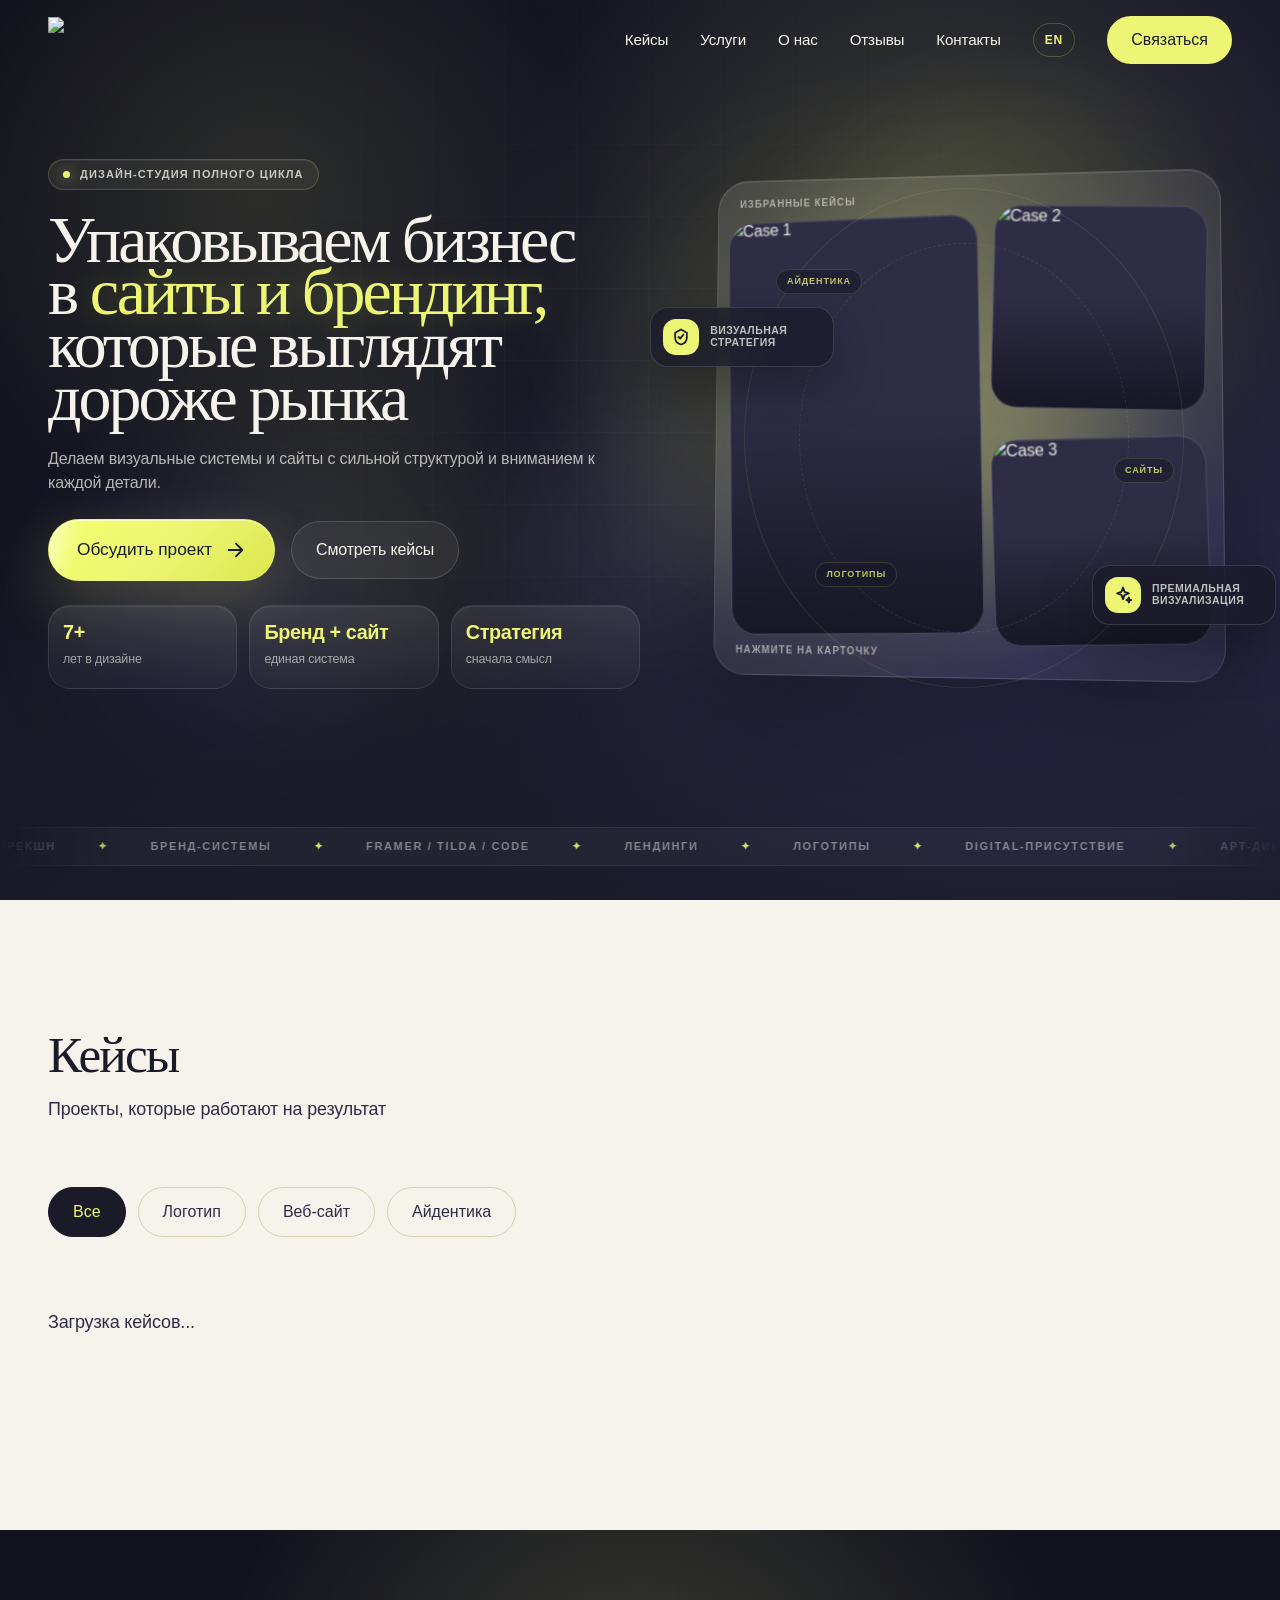
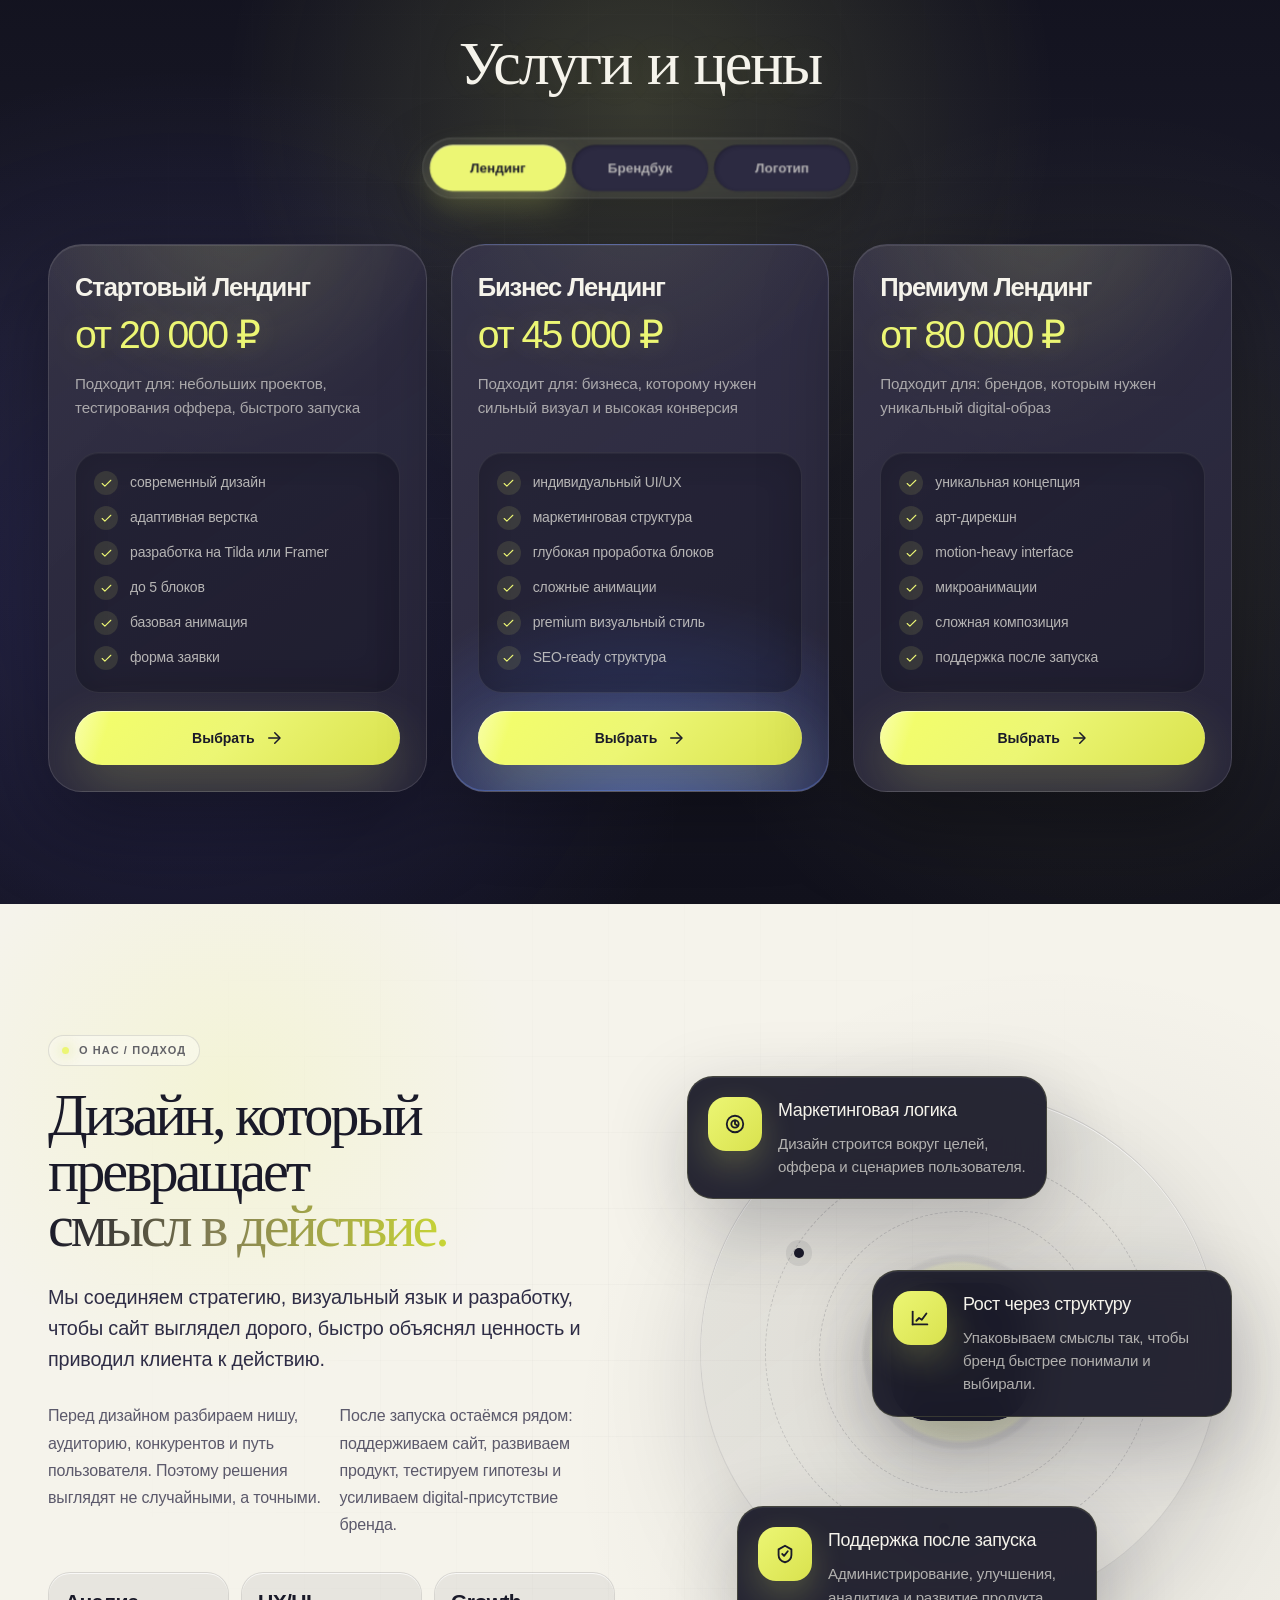
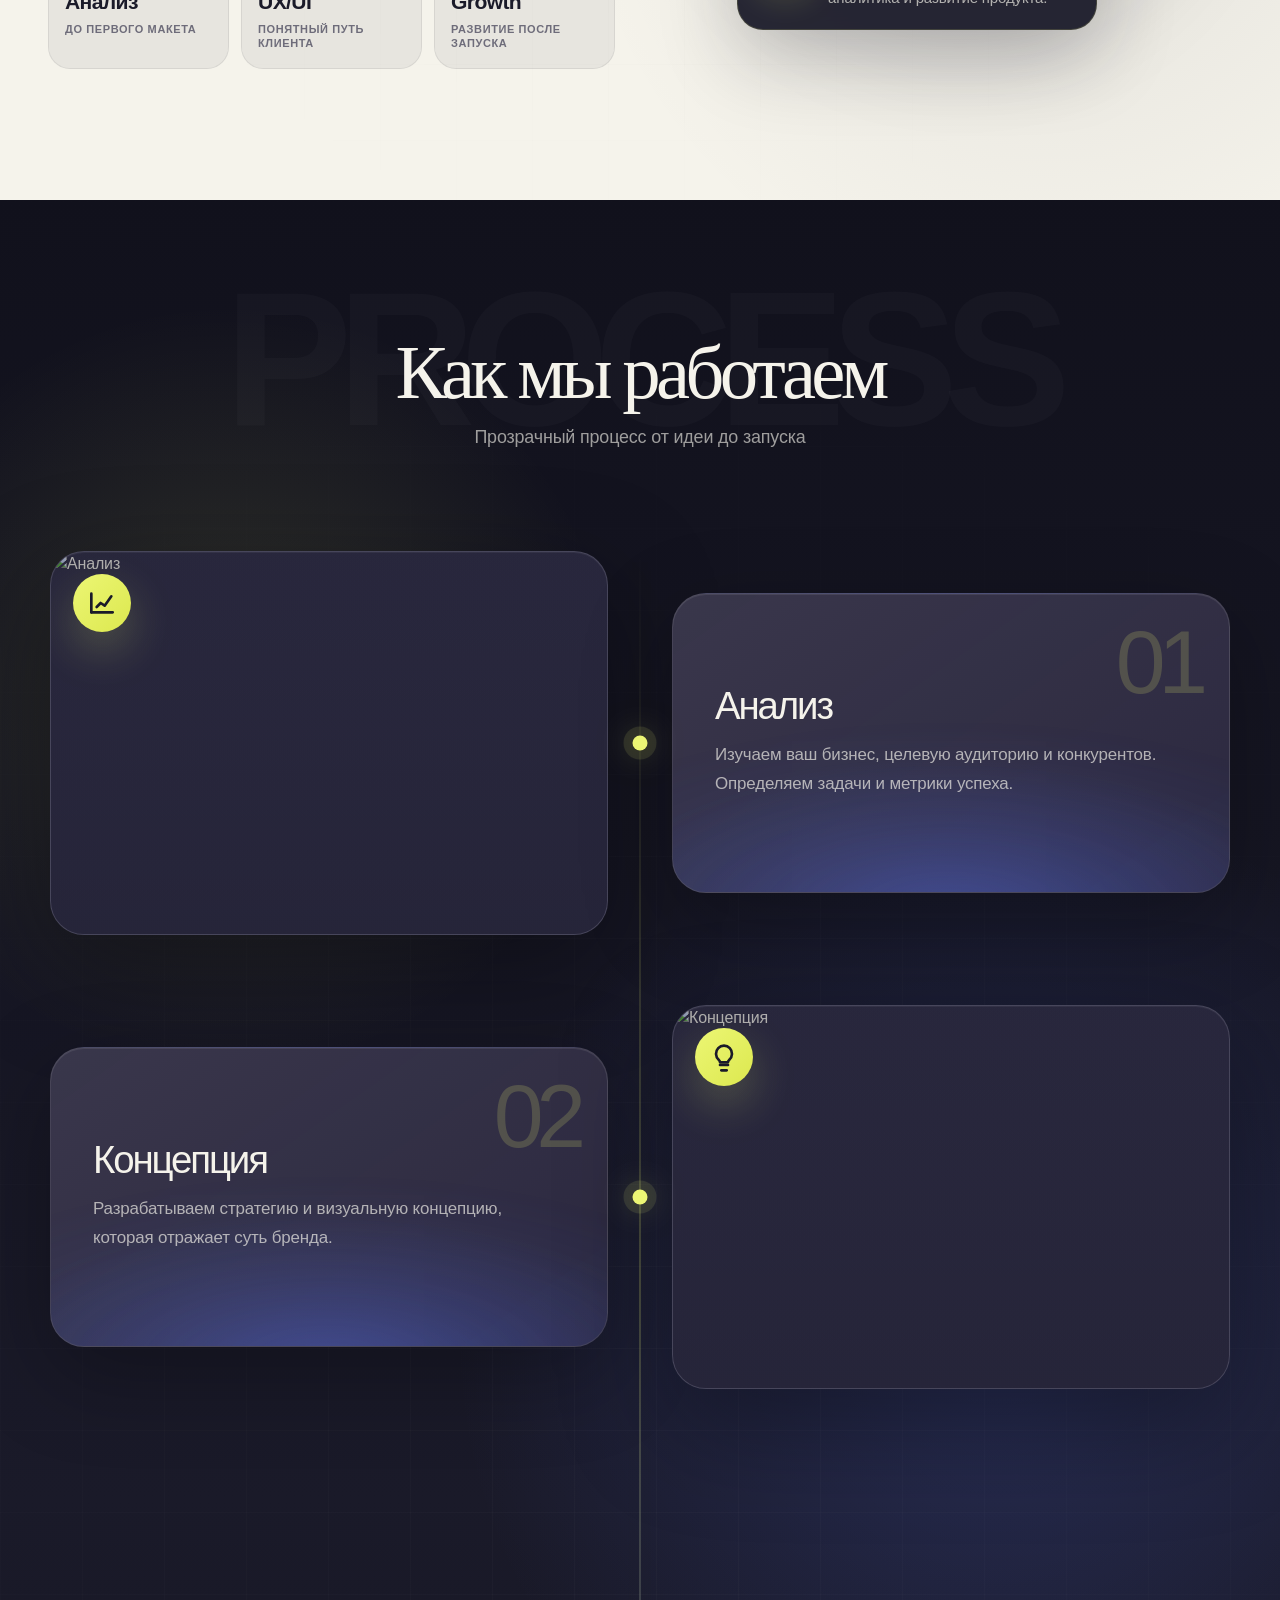
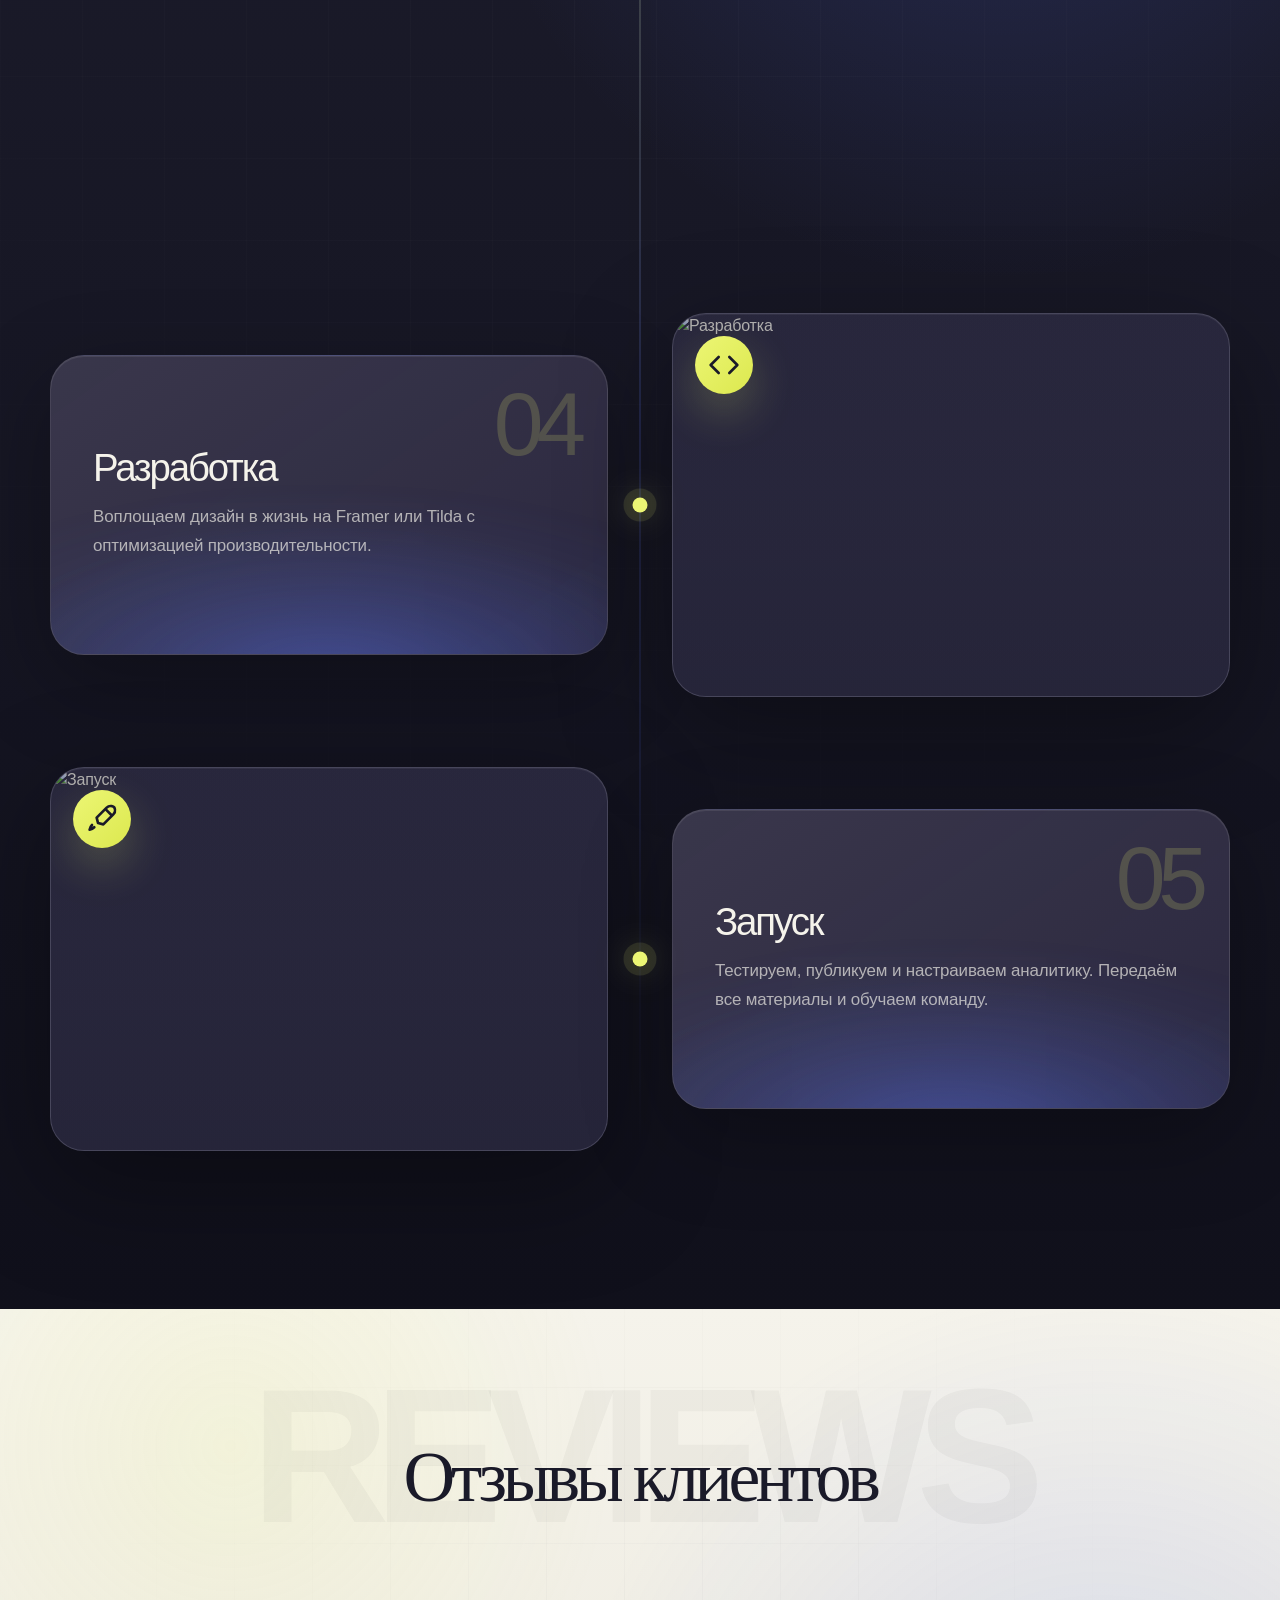
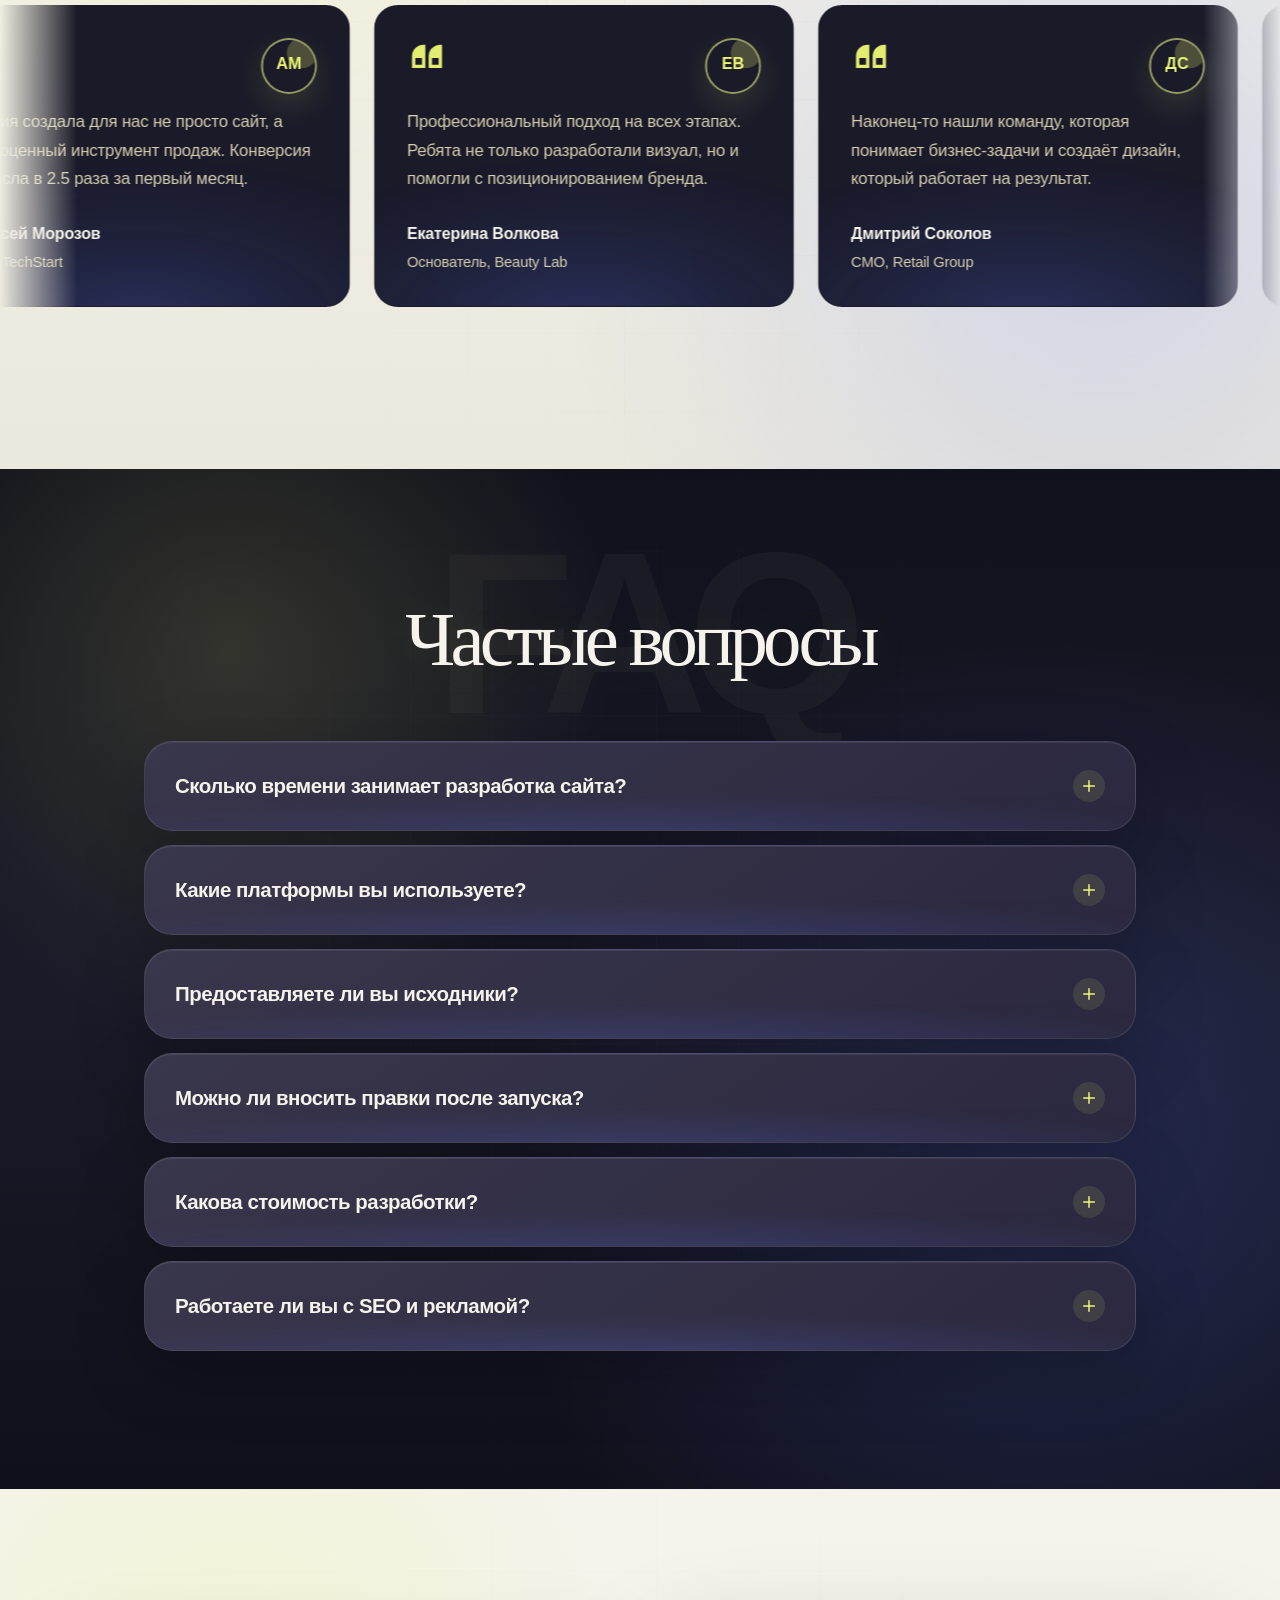
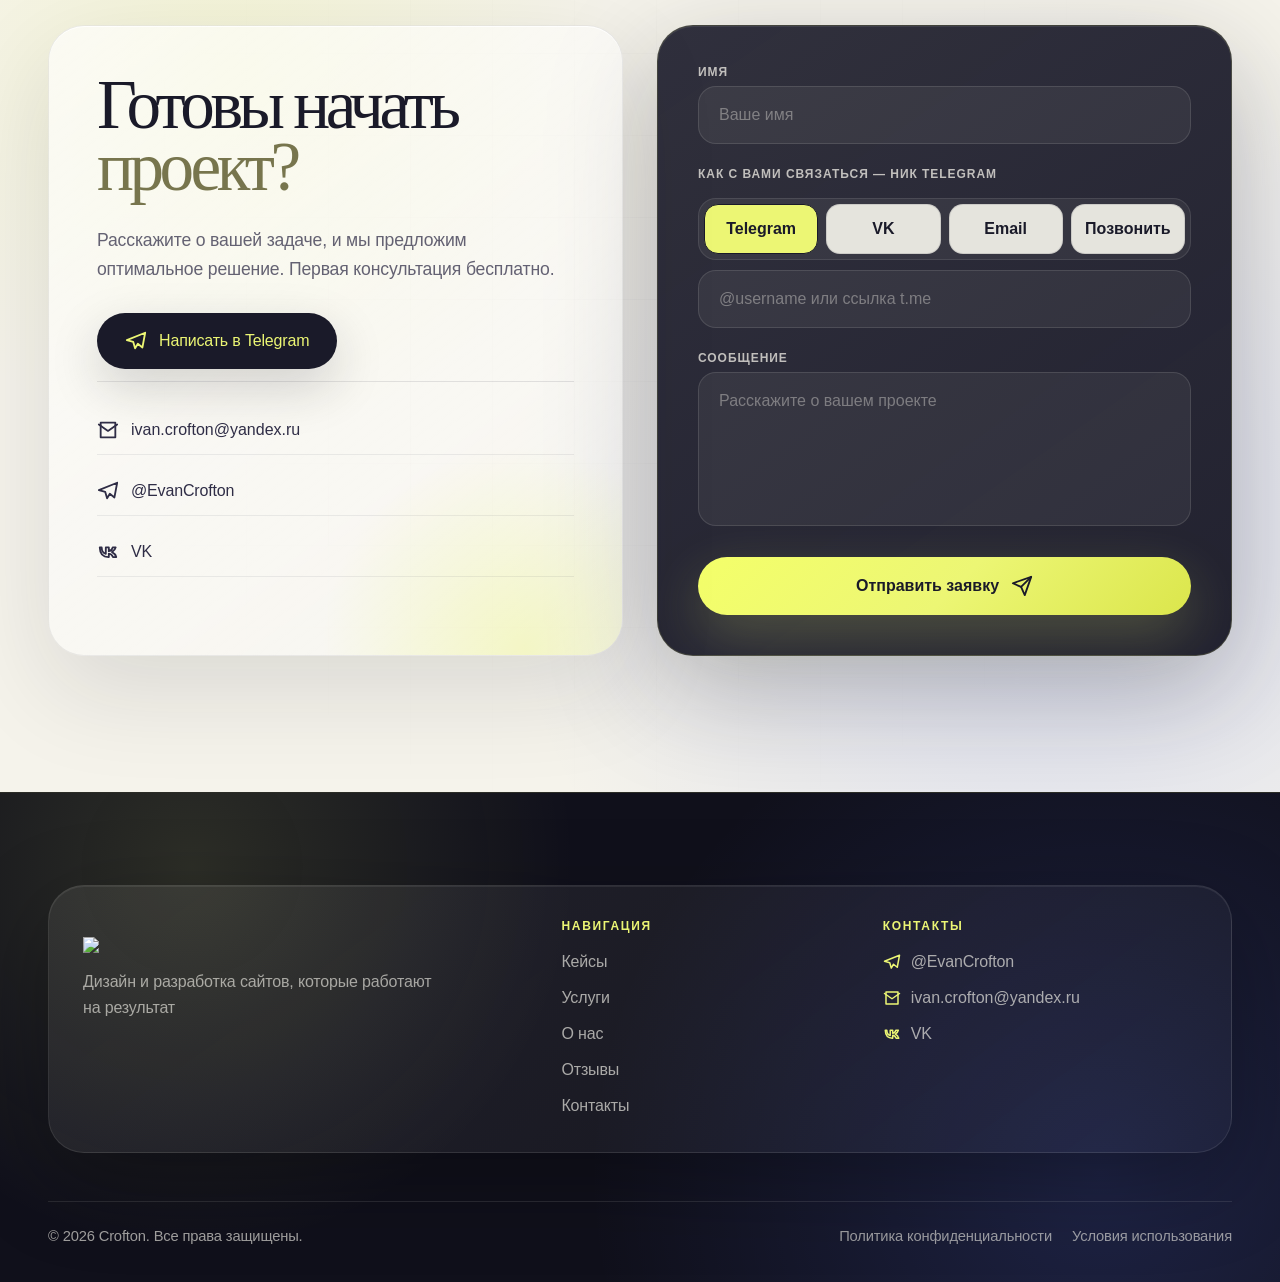
==== index.html @ bb868eb2 "Add files via upload" ====
<!doctype html>
<html lang="ru">
<head>
  <meta charset="utf-8">
  <meta http-equiv="Content-Security-Policy" content="upgrade-insecure-requests; block-all-mixed-content">
<meta name="viewport" content="width=device-width, initial-scale=1">
  <title>Crofton | сайты и брендинг</title>
  <link rel="icon" href="favicon.svg" type="image/svg+xml">
  <meta name="description" content="Crofton: сайты, брендинг, логотипы, брендбуки и digital-презентации для бизнеса.">
  <link rel="stylesheet" href="css/styles.css?v=dashboard-fixes-20260703-23">
</head>
<body>
    <!-- Yandex.Metrika counter -->
<script type="text/javascript">
    (function(m,e,t,r,i,k,a){
        m[i]=m[i]||function(){(m[i].a=m[i].a||[]).push(arguments)};
        m[i].l=1*new Date();
        for (var j = 0; j < document.scripts.length; j++) {if (document.scripts[j].src === r) { return; }}
        k=e.createElement(t),a=e.getElementsByTagName(t)[0],k.async=1,k.src=r,a.parentNode.insertBefore(k,a)
    })(window, document,'script','https://mc.yandex.ru/metrika/tag.js?id=109472535', 'ym');

    ym(109472535, 'init', {ssr:true, webvisor:true, clickmap:true, ecommerce:"dataLayer", referrer: document.referrer, url: location.href, accurateTrackBounce:true, trackLinks:true});
</script>
<noscript><div><img src="https://mc.yandex.ru/watch/109472535" style="position:absolute; left:-9999px;" alt="" /></div></noscript>
<!-- /Yandex.Metrika counter -->
  <nav class="nav" id="nav">
    <div class="container nav-inner">
      <a href="#" class="logo" aria-label="Crofton"><img class="logo-img" src="uploads/assets/images/image-eeebce6db441.png" alt="Crofton"></a>
      <div class="nav-links">
        <a href="#portfolio">Кейсы</a><a href="#services">Услуги</a><a href="#about">О нас</a><a href="#reviews">Отзывы</a><a href="#contact">Контакты</a><a class="lang-link" href="en.html">EN</a>
        <button class="nav-cta" data-scroll-contact>Связаться</button>
      </div>
      <button class="menu-btn" id="menuBtn" aria-label="Открыть меню"><svg class="icon" viewBox="0 0 24 24" fill="none" stroke="currentColor" stroke-width="2" stroke-linecap="round" stroke-linejoin="round" aria-hidden="true"><path d="M4 6h16M4 12h16M4 18h16"/></svg></button>
    </div>
    <div class="mobile-menu" id="mobileMenu">
      <a href="#portfolio">Кейсы</a><a href="#services">Услуги</a><a href="#about">О нас</a><a href="#reviews">Отзывы</a><a href="#contact">Контакты</a><a class="lang-link" href="en.html">EN</a>
      <button class="nav-cta" data-scroll-contact>Связаться</button>
    </div>
  </nav>

  <main>
    <section class="hero" id="top">
      <div class="hero-bg" aria-hidden="true"><span></span><span></span><span></span></div>
      <div class="container hero-grid">
        <div class="hero-copy reveal visible">
          <div class="hero-kicker"><span class="hero-kicker-dot"></span>Дизайн-студия полного цикла</div>
          <div>
            <h1>Упаковываем бизнес в <span class="accent">сайты и брендинг,</span> которые выглядят дороже рынка</h1>
            <p>Делаем визуальные системы и сайты с сильной структурой и вниманием к каждой детали.</p>
          </div>
          <div class="cta-row hero-actions">
            <button class="main-cta" data-scroll-contact><span>Обсудить проект</span><svg class="icon" viewBox="0 0 24 24" fill="none" stroke="currentColor" stroke-width="2" stroke-linecap="round" stroke-linejoin="round" aria-hidden="true"><path d="M5 12h14"/><path d="M13 5l7 7-7 7"/></svg></button>
            <a class="hero-secondary" href="#portfolio">Смотреть кейсы</a>
          </div>
          <div class="hero-stats" aria-label="Преимущества Crofton">
            <span><strong>7+</strong><small>лет в дизайне</small></span>
            <span><strong>Бренд + сайт</strong><small>единая система</small></span>
            <span><strong>Стратегия</strong><small>сначала смысл</small></span>
          </div>
        </div>
        <div class="hero-showcase reveal visible" aria-label="Избранные проекты">
          <div class="showcase-frame">
            <div class="showcase-topline"><span>Избранные кейсы</span></div>
            <div class="hero-collage">
              <figure class="project-trigger" data-project="0" tabindex="0" role="button" aria-label="Открыть проект 1"><img src="uploads/projects/img1.jpg" alt="Case 1"></figure><figure class="project-trigger" data-project="1" tabindex="0" role="button" aria-label="Открыть проект 2"><img src="uploads/projects/img2.jpg" alt="Case 2"></figure><figure class="project-trigger" data-project="2" tabindex="0" role="button" aria-label="Открыть проект 3"><img src="uploads/projects/img3.jpg" alt="Case 3"></figure>
            </div>
            <div class="showcase-note"><span>Нажмите на карточку</span></div>
          </div>
          <div class="hero-orbit" aria-hidden="true"><span>айдентика</span><span>сайты</span><span>логотипы</span></div>
          <div class="hero-float-card hero-float-card--one"><b><svg viewBox="0 0 24 24" fill="none" stroke="currentColor" stroke-width="2" stroke-linecap="round" stroke-linejoin="round" aria-hidden="true"><path d="M12 3l7 4v6c0 4-3 7-7 8-4-1-7-4-7-8V7l7-4z"/><path d="M9 12l2 2 4-5"/></svg></b><span>визуальная стратегия</span></div>
          <div class="hero-float-card hero-float-card--two"><b><svg viewBox="0 0 24 24" fill="none" stroke="currentColor" stroke-width="2" stroke-linecap="round" stroke-linejoin="round" aria-hidden="true"><path d="M12 3l1.9 5.2L19 10l-5.1 1.8L12 17l-1.9-5.2L5 10l5.1-1.8L12 3z"/><path d="M19 15l.9 2.1L22 18l-2.1.9L19 21l-.9-2.1L16 18l2.1-.9L19 15z"/></svg></b><span>премиальная визуализация</span></div>
        </div>
      </div>
            <div class="hero-marquee" aria-hidden="true"><div class="hero-marquee-track"><div class="hero-marquee-group"><span>Арт-дирекшн</span><span>Бренд-системы</span><span>Framer / Tilda / Code</span><span>Лендинги</span><span>Логотипы</span><span>Digital-присутствие</span></div><div class="hero-marquee-group"><span>Арт-дирекшн</span><span>Бренд-системы</span><span>Framer / Tilda / Code</span><span>Лендинги</span><span>Логотипы</span><span>Digital-присутствие</span></div><div class="hero-marquee-group"><span>Арт-дирекшн</span><span>Бренд-системы</span><span>Framer / Tilda / Code</span><span>Лендинги</span><span>Логотипы</span><span>Digital-присутствие</span></div><div class="hero-marquee-group"><span>Арт-дирекшн</span><span>Бренд-системы</span><span>Framer / Tilda / Code</span><span>Лендинги</span><span>Логотипы</span><span>Digital-присутствие</span></div></div></div>
      <div class="glow one"></div><div class="glow two"></div>
    </section>

    <section class="section light" id="portfolio">
      <div class="container">
        <header class="section-head reveal"><h2>Кейсы</h2><p>Проекты, которые работают на результат</p></header>
        <div class="filters reveal" role="group" aria-label="Фильтр кейсов">
          <button class="filter active" data-filter="Все">Все</button>
<button class="filter" data-filter="Логотип">Логотип</button>
<button class="filter" data-filter="Веб-сайт">Веб-сайт</button>
<button class="filter" data-filter="Айдентика">Айдентика</button>
        </div>
        <div class="portfolio-grid"><div class="cases-loading">Загрузка кейсов...</div></div><div class="portfolio-more-wrap"><button class="show-more-cases" id="showMoreCases" type="button">Показать ещё</button></div>
      </div>
    </section>

<section class="section dark framer-pricing" id="services">
      <div class="container">
        <header class="section-head center reveal"><h2>Услуги и цены</h2></header>
        <div class="fr-tabs-wrap reveal">
          <div class="fr-tabs" role="tablist" aria-label="Тип услуги">
            <button class="fr-tab active" data-price-tab="landing">Лендинг</button>
            <button class="fr-tab" data-price-tab="brandbook">Брендбук</button>
            <button class="fr-tab" data-price-tab="logo">Логотип</button>
          </div>
        </div>
        <div class="price-grid fr-price-grid" data-price-panel="landing"><article class="fr-price-card reveal">
        <div class="fr-price-main">
          <h3>Стартовый Лендинг</h3>
          <div class="fr-price">от 20 000 ₽</div>
          <p class="fr-fit">Подходит для: небольших проектов, тестирования оффера, быстрого запуска</p>
        </div>
        <div class="fr-feature-box"><ul><li><span class="feature-glow"><svg class="check-icon" viewBox="0 0 24 24" fill="none" stroke="currentColor" stroke-width="2" stroke-linecap="round" stroke-linejoin="round" aria-hidden="true"><path d="M20 6L9 17l-5-5"/></svg></span><span>современный дизайн</span></li><li><span class="feature-glow"><svg class="check-icon" viewBox="0 0 24 24" fill="none" stroke="currentColor" stroke-width="2" stroke-linecap="round" stroke-linejoin="round" aria-hidden="true"><path d="M20 6L9 17l-5-5"/></svg></span><span>адаптивная верстка</span></li><li><span class="feature-glow"><svg class="check-icon" viewBox="0 0 24 24" fill="none" stroke="currentColor" stroke-width="2" stroke-linecap="round" stroke-linejoin="round" aria-hidden="true"><path d="M20 6L9 17l-5-5"/></svg></span><span>разработка на Tilda или Framer</span></li><li><span class="feature-glow"><svg class="check-icon" viewBox="0 0 24 24" fill="none" stroke="currentColor" stroke-width="2" stroke-linecap="round" stroke-linejoin="round" aria-hidden="true"><path d="M20 6L9 17l-5-5"/></svg></span><span>до 5 блоков</span></li><li><span class="feature-glow"><svg class="check-icon" viewBox="0 0 24 24" fill="none" stroke="currentColor" stroke-width="2" stroke-linecap="round" stroke-linejoin="round" aria-hidden="true"><path d="M20 6L9 17l-5-5"/></svg></span><span>базовая анимация</span></li><li><span class="feature-glow"><svg class="check-icon" viewBox="0 0 24 24" fill="none" stroke="currentColor" stroke-width="2" stroke-linecap="round" stroke-linejoin="round" aria-hidden="true"><path d="M20 6L9 17l-5-5"/></svg></span><span>форма заявки</span></li></ul></div>
        <button class="fr-select" type="button" data-order-open>Выбрать <svg class="select-icon" viewBox="0 0 24 24" fill="none" stroke="currentColor" stroke-width="2" stroke-linecap="round" stroke-linejoin="round" aria-hidden="true"><path d="M5 12h14"/><path d="M13 5l7 7-7 7"/></svg></button>
      </article><article class="fr-price-card reveal">
        <div class="fr-price-main">
          <h3>Бизнес Лендинг</h3>
          <div class="fr-price">от 45 000 ₽</div>
          <p class="fr-fit">Подходит для: бизнеса, которому нужен сильный визуал и высокая конверсия</p>
        </div>
        <div class="fr-feature-box"><ul><li><span class="feature-glow"><svg class="check-icon" viewBox="0 0 24 24" fill="none" stroke="currentColor" stroke-width="2" stroke-linecap="round" stroke-linejoin="round" aria-hidden="true"><path d="M20 6L9 17l-5-5"/></svg></span><span>индивидуальный UI/UX</span></li><li><span class="feature-glow"><svg class="check-icon" viewBox="0 0 24 24" fill="none" stroke="currentColor" stroke-width="2" stroke-linecap="round" stroke-linejoin="round" aria-hidden="true"><path d="M20 6L9 17l-5-5"/></svg></span><span>маркетинговая структура</span></li><li><span class="feature-glow"><svg class="check-icon" viewBox="0 0 24 24" fill="none" stroke="currentColor" stroke-width="2" stroke-linecap="round" stroke-linejoin="round" aria-hidden="true"><path d="M20 6L9 17l-5-5"/></svg></span><span>глубокая проработка блоков</span></li><li><span class="feature-glow"><svg class="check-icon" viewBox="0 0 24 24" fill="none" stroke="currentColor" stroke-width="2" stroke-linecap="round" stroke-linejoin="round" aria-hidden="true"><path d="M20 6L9 17l-5-5"/></svg></span><span>сложные анимации</span></li><li><span class="feature-glow"><svg class="check-icon" viewBox="0 0 24 24" fill="none" stroke="currentColor" stroke-width="2" stroke-linecap="round" stroke-linejoin="round" aria-hidden="true"><path d="M20 6L9 17l-5-5"/></svg></span><span>premium визуальный стиль</span></li><li><span class="feature-glow"><svg class="check-icon" viewBox="0 0 24 24" fill="none" stroke="currentColor" stroke-width="2" stroke-linecap="round" stroke-linejoin="round" aria-hidden="true"><path d="M20 6L9 17l-5-5"/></svg></span><span>SEO-ready структура</span></li></ul></div>
        <button class="fr-select" type="button" data-order-open>Выбрать <svg class="select-icon" viewBox="0 0 24 24" fill="none" stroke="currentColor" stroke-width="2" stroke-linecap="round" stroke-linejoin="round" aria-hidden="true"><path d="M5 12h14"/><path d="M13 5l7 7-7 7"/></svg></button>
      </article><article class="fr-price-card reveal">
        <div class="fr-price-main">
          <h3>Премиум Лендинг</h3>
          <div class="fr-price">от 80 000 ₽</div>
          <p class="fr-fit">Подходит для: брендов, которым нужен уникальный digital-образ</p>
        </div>
        <div class="fr-feature-box"><ul><li><span class="feature-glow"><svg class="check-icon" viewBox="0 0 24 24" fill="none" stroke="currentColor" stroke-width="2" stroke-linecap="round" stroke-linejoin="round" aria-hidden="true"><path d="M20 6L9 17l-5-5"/></svg></span><span>уникальная концепция</span></li><li><span class="feature-glow"><svg class="check-icon" viewBox="0 0 24 24" fill="none" stroke="currentColor" stroke-width="2" stroke-linecap="round" stroke-linejoin="round" aria-hidden="true"><path d="M20 6L9 17l-5-5"/></svg></span><span>арт-дирекшн</span></li><li><span class="feature-glow"><svg class="check-icon" viewBox="0 0 24 24" fill="none" stroke="currentColor" stroke-width="2" stroke-linecap="round" stroke-linejoin="round" aria-hidden="true"><path d="M20 6L9 17l-5-5"/></svg></span><span>motion-heavy interface</span></li><li><span class="feature-glow"><svg class="check-icon" viewBox="0 0 24 24" fill="none" stroke="currentColor" stroke-width="2" stroke-linecap="round" stroke-linejoin="round" aria-hidden="true"><path d="M20 6L9 17l-5-5"/></svg></span><span>микроанимации</span></li><li><span class="feature-glow"><svg class="check-icon" viewBox="0 0 24 24" fill="none" stroke="currentColor" stroke-width="2" stroke-linecap="round" stroke-linejoin="round" aria-hidden="true"><path d="M20 6L9 17l-5-5"/></svg></span><span>сложная композиция</span></li><li><span class="feature-glow"><svg class="check-icon" viewBox="0 0 24 24" fill="none" stroke="currentColor" stroke-width="2" stroke-linecap="round" stroke-linejoin="round" aria-hidden="true"><path d="M20 6L9 17l-5-5"/></svg></span><span>поддержка после запуска</span></li></ul></div>
        <button class="fr-select" type="button" data-order-open>Выбрать <svg class="select-icon" viewBox="0 0 24 24" fill="none" stroke="currentColor" stroke-width="2" stroke-linecap="round" stroke-linejoin="round" aria-hidden="true"><path d="M5 12h14"/><path d="M13 5l7 7-7 7"/></svg></button>
      </article></div>
<div class="price-grid fr-price-grid" data-price-panel="brandbook"><article class="fr-price-card reveal">
        <div class="fr-price-main">
          <h3>Мини Брендбук</h3>
          <div class="fr-price">от 20 000 ₽</div>
          <p class="fr-fit">Подходит для: базовых стандартов бренда</p>
        </div>
        <div class="fr-feature-box"><ul><li><span class="feature-glow"><svg class="check-icon" viewBox="0 0 24 24" fill="none" stroke="currentColor" stroke-width="2" stroke-linecap="round" stroke-linejoin="round" aria-hidden="true"><path d="M20 6L9 17l-5-5"/></svg></span><span>логотип</span></li><li><span class="feature-glow"><svg class="check-icon" viewBox="0 0 24 24" fill="none" stroke="currentColor" stroke-width="2" stroke-linecap="round" stroke-linejoin="round" aria-hidden="true"><path d="M20 6L9 17l-5-5"/></svg></span><span>цветовая система</span></li><li><span class="feature-glow"><svg class="check-icon" viewBox="0 0 24 24" fill="none" stroke="currentColor" stroke-width="2" stroke-linecap="round" stroke-linejoin="round" aria-hidden="true"><path d="M20 6L9 17l-5-5"/></svg></span><span>типографика</span></li><li><span class="feature-glow"><svg class="check-icon" viewBox="0 0 24 24" fill="none" stroke="currentColor" stroke-width="2" stroke-linecap="round" stroke-linejoin="round" aria-hidden="true"><path d="M20 6L9 17l-5-5"/></svg></span><span>правила использования</span></li><li><span class="feature-glow"><svg class="check-icon" viewBox="0 0 24 24" fill="none" stroke="currentColor" stroke-width="2" stroke-linecap="round" stroke-linejoin="round" aria-hidden="true"><path d="M20 6L9 17l-5-5"/></svg></span><span>гайд по визуалу</span></li><li><span class="feature-glow"><svg class="check-icon" viewBox="0 0 24 24" fill="none" stroke="currentColor" stroke-width="2" stroke-linecap="round" stroke-linejoin="round" aria-hidden="true"><path d="M20 6L9 17l-5-5"/></svg></span><span>передача файлов</span></li></ul></div>
        <button class="fr-select" type="button" data-order-open>Выбрать <svg class="select-icon" viewBox="0 0 24 24" fill="none" stroke="currentColor" stroke-width="2" stroke-linecap="round" stroke-linejoin="round" aria-hidden="true"><path d="M5 12h14"/><path d="M13 5l7 7-7 7"/></svg></button>
      </article><article class="fr-price-card reveal">
        <div class="fr-price-main">
          <h3>Полный Брендбук</h3>
          <div class="fr-price">от 45 000 ₽</div>
          <p class="fr-fit">Подходит для: комплексного руководства по бренду</p>
        </div>
        <div class="fr-feature-box"><ul><li><span class="feature-glow"><svg class="check-icon" viewBox="0 0 24 24" fill="none" stroke="currentColor" stroke-width="2" stroke-linecap="round" stroke-linejoin="round" aria-hidden="true"><path d="M20 6L9 17l-5-5"/></svg></span><span>визуальная система</span></li><li><span class="feature-glow"><svg class="check-icon" viewBox="0 0 24 24" fill="none" stroke="currentColor" stroke-width="2" stroke-linecap="round" stroke-linejoin="round" aria-hidden="true"><path d="M20 6L9 17l-5-5"/></svg></span><span>tone of voice</span></li><li><span class="feature-glow"><svg class="check-icon" viewBox="0 0 24 24" fill="none" stroke="currentColor" stroke-width="2" stroke-linecap="round" stroke-linejoin="round" aria-hidden="true"><path d="M20 6L9 17l-5-5"/></svg></span><span>носители</span></li><li><span class="feature-glow"><svg class="check-icon" viewBox="0 0 24 24" fill="none" stroke="currentColor" stroke-width="2" stroke-linecap="round" stroke-linejoin="round" aria-hidden="true"><path d="M20 6L9 17l-5-5"/></svg></span><span>social media guidelines</span></li><li><span class="feature-glow"><svg class="check-icon" viewBox="0 0 24 24" fill="none" stroke="currentColor" stroke-width="2" stroke-linecap="round" stroke-linejoin="round" aria-hidden="true"><path d="M20 6L9 17l-5-5"/></svg></span><span>бренд-элементы</span></li><li><span class="feature-glow"><svg class="check-icon" viewBox="0 0 24 24" fill="none" stroke="currentColor" stroke-width="2" stroke-linecap="round" stroke-linejoin="round" aria-hidden="true"><path d="M20 6L9 17l-5-5"/></svg></span><span>документ в PDF</span></li></ul></div>
        <button class="fr-select" type="button" data-order-open>Выбрать <svg class="select-icon" viewBox="0 0 24 24" fill="none" stroke="currentColor" stroke-width="2" stroke-linecap="round" stroke-linejoin="round" aria-hidden="true"><path d="M5 12h14"/><path d="M13 5l7 7-7 7"/></svg></button>
      </article><article class="fr-price-card reveal">
        <div class="fr-price-main">
          <h3>Расширенная Система</h3>
          <div class="fr-price">от 80 000 ₽</div>
          <p class="fr-fit">Подходит для: полной экосистемы бренда</p>
        </div>
        <div class="fr-feature-box"><ul><li><span class="feature-glow"><svg class="check-icon" viewBox="0 0 24 24" fill="none" stroke="currentColor" stroke-width="2" stroke-linecap="round" stroke-linejoin="round" aria-hidden="true"><path d="M20 6L9 17l-5-5"/></svg></span><span>комплексная айдентика</span></li><li><span class="feature-glow"><svg class="check-icon" viewBox="0 0 24 24" fill="none" stroke="currentColor" stroke-width="2" stroke-linecap="round" stroke-linejoin="round" aria-hidden="true"><path d="M20 6L9 17l-5-5"/></svg></span><span>дизайн-система</span></li><li><span class="feature-glow"><svg class="check-icon" viewBox="0 0 24 24" fill="none" stroke="currentColor" stroke-width="2" stroke-linecap="round" stroke-linejoin="round" aria-hidden="true"><path d="M20 6L9 17l-5-5"/></svg></span><span>motion guidelines</span></li><li><span class="feature-glow"><svg class="check-icon" viewBox="0 0 24 24" fill="none" stroke="currentColor" stroke-width="2" stroke-linecap="round" stroke-linejoin="round" aria-hidden="true"><path d="M20 6L9 17l-5-5"/></svg></span><span>упаковка бренда</span></li><li><span class="feature-glow"><svg class="check-icon" viewBox="0 0 24 24" fill="none" stroke="currentColor" stroke-width="2" stroke-linecap="round" stroke-linejoin="round" aria-hidden="true"><path d="M20 6L9 17l-5-5"/></svg></span><span>digital &amp; print ecosystem</span></li><li><span class="feature-glow"><svg class="check-icon" viewBox="0 0 24 24" fill="none" stroke="currentColor" stroke-width="2" stroke-linecap="round" stroke-linejoin="round" aria-hidden="true"><path d="M20 6L9 17l-5-5"/></svg></span><span>арт-дирекшн</span></li></ul></div>
        <button class="fr-select" type="button" data-order-open>Выбрать <svg class="select-icon" viewBox="0 0 24 24" fill="none" stroke="currentColor" stroke-width="2" stroke-linecap="round" stroke-linejoin="round" aria-hidden="true"><path d="M5 12h14"/><path d="M13 5l7 7-7 7"/></svg></button>
      </article></div>
<div class="price-grid fr-price-grid" data-price-panel="logo"><article class="fr-price-card reveal">
        <div class="fr-price-main">
          <h3>Базовый Логотип</h3>
          <div class="fr-price">от 8 000 ₽</div>
          <p class="fr-fit">Подходит для: быстрого старта с качественным визуалом</p>
        </div>
        <div class="fr-feature-box"><ul><li><span class="feature-glow"><svg class="check-icon" viewBox="0 0 24 24" fill="none" stroke="currentColor" stroke-width="2" stroke-linecap="round" stroke-linejoin="round" aria-hidden="true"><path d="M20 6L9 17l-5-5"/></svg></span><span>2 концепции</span></li><li><span class="feature-glow"><svg class="check-icon" viewBox="0 0 24 24" fill="none" stroke="currentColor" stroke-width="2" stroke-linecap="round" stroke-linejoin="round" aria-hidden="true"><path d="M20 6L9 17l-5-5"/></svg></span><span>подбор шрифтов</span></li><li><span class="feature-glow"><svg class="check-icon" viewBox="0 0 24 24" fill="none" stroke="currentColor" stroke-width="2" stroke-linecap="round" stroke-linejoin="round" aria-hidden="true"><path d="M20 6L9 17l-5-5"/></svg></span><span>цветовая система</span></li><li><span class="feature-glow"><svg class="check-icon" viewBox="0 0 24 24" fill="none" stroke="currentColor" stroke-width="2" stroke-linecap="round" stroke-linejoin="round" aria-hidden="true"><path d="M20 6L9 17l-5-5"/></svg></span><span>экспорт файлов</span></li><li><span class="feature-glow"><svg class="check-icon" viewBox="0 0 24 24" fill="none" stroke="currentColor" stroke-width="2" stroke-linecap="round" stroke-linejoin="round" aria-hidden="true"><path d="M20 6L9 17l-5-5"/></svg></span><span>варианты на светлом и тёмном</span></li></ul></div>
        <button class="fr-select" type="button" data-order-open>Выбрать <svg class="select-icon" viewBox="0 0 24 24" fill="none" stroke="currentColor" stroke-width="2" stroke-linecap="round" stroke-linejoin="round" aria-hidden="true"><path d="M5 12h14"/><path d="M13 5l7 7-7 7"/></svg></button>
      </article><article class="fr-price-card reveal">
        <div class="fr-price-main">
          <h3>Брендовый Логотип</h3>
          <div class="fr-price">от 15 000 ₽</div>
          <p class="fr-fit">Подходит для: уникального и запоминающегося знака</p>
        </div>
        <div class="fr-feature-box"><ul><li><span class="feature-glow"><svg class="check-icon" viewBox="0 0 24 24" fill="none" stroke="currentColor" stroke-width="2" stroke-linecap="round" stroke-linejoin="round" aria-hidden="true"><path d="M20 6L9 17l-5-5"/></svg></span><span>исследование ниши</span></li><li><span class="feature-glow"><svg class="check-icon" viewBox="0 0 24 24" fill="none" stroke="currentColor" stroke-width="2" stroke-linecap="round" stroke-linejoin="round" aria-hidden="true"><path d="M20 6L9 17l-5-5"/></svg></span><span>уникальная идея</span></li><li><span class="feature-glow"><svg class="check-icon" viewBox="0 0 24 24" fill="none" stroke="currentColor" stroke-width="2" stroke-linecap="round" stroke-linejoin="round" aria-hidden="true"><path d="M20 6L9 17l-5-5"/></svg></span><span>вариативность логотипа</span></li><li><span class="feature-glow"><svg class="check-icon" viewBox="0 0 24 24" fill="none" stroke="currentColor" stroke-width="2" stroke-linecap="round" stroke-linejoin="round" aria-hidden="true"><path d="M20 6L9 17l-5-5"/></svg></span><span>mockup presentation</span></li><li><span class="feature-glow"><svg class="check-icon" viewBox="0 0 24 24" fill="none" stroke="currentColor" stroke-width="2" stroke-linecap="round" stroke-linejoin="round" aria-hidden="true"><path d="M20 6L9 17l-5-5"/></svg></span><span>мини-гайд по использованию</span></li></ul></div>
        <button class="fr-select" type="button" data-order-open>Выбрать <svg class="select-icon" viewBox="0 0 24 24" fill="none" stroke="currentColor" stroke-width="2" stroke-linecap="round" stroke-linejoin="round" aria-hidden="true"><path d="M5 12h14"/><path d="M13 5l7 7-7 7"/></svg></button>
      </article><article class="fr-price-card reveal">
        <div class="fr-price-main">
          <h3>Премиум Айдентика</h3>
          <div class="fr-price">от 25 000 ₽</div>
          <p class="fr-fit">Подходит для: полноценной визуальной системы бренда</p>
        </div>
        <div class="fr-feature-box"><ul><li><span class="feature-glow"><svg class="check-icon" viewBox="0 0 24 24" fill="none" stroke="currentColor" stroke-width="2" stroke-linecap="round" stroke-linejoin="round" aria-hidden="true"><path d="M20 6L9 17l-5-5"/></svg></span><span>полноценная айдентика</span></li><li><span class="feature-glow"><svg class="check-icon" viewBox="0 0 24 24" fill="none" stroke="currentColor" stroke-width="2" stroke-linecap="round" stroke-linejoin="round" aria-hidden="true"><path d="M20 6L9 17l-5-5"/></svg></span><span>визуальная система</span></li><li><span class="feature-glow"><svg class="check-icon" viewBox="0 0 24 24" fill="none" stroke="currentColor" stroke-width="2" stroke-linecap="round" stroke-linejoin="round" aria-hidden="true"><path d="M20 6L9 17l-5-5"/></svg></span><span>бренд-гайд</span></li><li><span class="feature-glow"><svg class="check-icon" viewBox="0 0 24 24" fill="none" stroke="currentColor" stroke-width="2" stroke-linecap="round" stroke-linejoin="round" aria-hidden="true"><path d="M20 6L9 17l-5-5"/></svg></span><span>носители и примеры</span></li><li><span class="feature-glow"><svg class="check-icon" viewBox="0 0 24 24" fill="none" stroke="currentColor" stroke-width="2" stroke-linecap="round" stroke-linejoin="round" aria-hidden="true"><path d="M20 6L9 17l-5-5"/></svg></span><span>подготовка для digital и print</span></li></ul></div>
        <button class="fr-select" type="button" data-order-open>Выбрать <svg class="select-icon" viewBox="0 0 24 24" fill="none" stroke="currentColor" stroke-width="2" stroke-linecap="round" stroke-linejoin="round" aria-hidden="true"><path d="M5 12h14"/><path d="M13 5l7 7-7 7"/></svg></button>
      </article></div>
      </div>
    </section>

    <section class="section light about-aww" id="about">
      <div class="container about-aww__wrap">
        <div class="about-aww__copy reveal">
          <div class="about-eyebrow"><span></span> О нас / подход</div>
          <h2>Дизайн, который превращает <span>смысл в действие.</span></h2>
          <p class="about-lead">Мы соединяем стратегию, визуальный язык и разработку, чтобы сайт выглядел дорого, быстро объяснял ценность и приводил клиента к действию.</p>
          <div class="about-text-grid">
            <p>Перед дизайном разбираем нишу, аудиторию, конкурентов и путь пользователя. Поэтому решения выглядят не случайными, а точными.</p>
            <p>После запуска остаёмся рядом: поддерживаем сайт, развиваем продукт, тестируем гипотезы и усиливаем digital-присутствие бренда.</p>
          </div>
          <div class="about-metrics" aria-label="Принципы работы Crofton">
            <div><strong>Анализ</strong><span>до первого макета</span></div>
            <div><strong>UX/UI</strong><span>понятный путь клиента</span></div>
            <div><strong>Growth</strong><span>развитие после запуска</span></div>
          </div>
        </div>

        <div class="about-aww__stage reveal" aria-label="Принципы работы Crofton">
          <div class="about-orb" aria-hidden="true">
            <span></span><span></span><span></span>
            <div class="about-orb__center"><img src="favicon.svg" alt="Crofton"></div>
          </div>
          <article class="about-card about-card--one">
            <div class="about-card__icon"><svg class="icon" viewBox="0 0 24 24" fill="none" stroke="currentColor" stroke-width="2" stroke-linecap="round" stroke-linejoin="round" aria-hidden="true"><circle cx="12" cy="12" r="9"/><circle cx="12" cy="12" r="4"/><path d="M12 8v4l3 2"/></svg></div>
            <div><h3>Маркетинговая логика</h3><p>Дизайн строится вокруг целей, оффера и сценариев пользователя.</p></div>
          </article>
          <article class="about-card about-card--two">
            <div class="about-card__icon"><svg class="icon" viewBox="0 0 24 24" fill="none" stroke="currentColor" stroke-width="2" stroke-linecap="round" stroke-linejoin="round" aria-hidden="true"><path d="M4 19V5"/><path d="M4 19h16"/><path d="M8 15l3-3 3 2 5-7"/></svg></div>
            <div><h3>Рост через структуру</h3><p>Упаковываем смыслы так, чтобы бренд быстрее понимали и выбирали.</p></div>
          </article>
          <article class="about-card about-card--three">
            <div class="about-card__icon"><svg class="icon" viewBox="0 0 24 24" fill="none" stroke="currentColor" stroke-width="2" stroke-linecap="round" stroke-linejoin="round" aria-hidden="true"><path d="M12 3l7 4v6c0 4-3 7-7 8-4-1-7-4-7-8V7l7-4z"/><path d="M9 12l2 2 4-5"/></svg></div>
            <div><h3>Поддержка после запуска</h3><p>Администрирование, улучшения, аналитика и развитие продукта.</p></div>
          </article>
        </div>
      </div>
    </section>

    <section class="section dark" id="process">
      <div class="container">
        <header class="section-head center reveal"><h2>Как мы работаем</h2><p>Прозрачный процесс от идеи до запуска</p></header>
        <div class="process-list">
<article class="process-row  reveal">
  <div class="process-photo">
    <img src="uploads/projects/img7.jpg" alt="Анализ" loading="lazy"><div class="overlay"></div>
    <div class="process-icon"><svg class="icon big" viewBox="0 0 24 24" fill="none" stroke="currentColor" stroke-width="2" stroke-linecap="round" stroke-linejoin="round" aria-hidden="true"><path d="M4 19V5"/><path d="M4 19h16"/><path d="M8 15l3-3 3 2 5-7"/></svg></div>
  </div>
  <div class="process-copy"><div class="num">01</div><h3>Анализ</h3><p>Изучаем ваш бизнес, целевую аудиторию и конкурентов. Определяем задачи и метрики успеха.</p></div>
</article>

<article class="process-row reverse reveal">
  <div class="process-photo">
    <img src="uploads/projects/img8.jpg" alt="Концепция" loading="lazy"><div class="overlay"></div>
    <div class="process-icon"><svg class="icon big" viewBox="0 0 24 24" fill="none" stroke="currentColor" stroke-width="2" stroke-linecap="round" stroke-linejoin="round" aria-hidden="true"><path d="M9 18h6"/><path d="M10 22h4"/><path d="M8 14a6 6 0 1 1 8 0c-.8.7-1 1.6-1 2H9c0-.4-.2-1.3-1-2z"/></svg></div>
  </div>
  <div class="process-copy"><div class="num">02</div><h3>Концепция</h3><p>Разрабатываем стратегию и визуальную концепцию, которая отражает суть бренда.</p></div>
</article>

<article class="process-row  reveal">
  <div class="process-photo">
    <img src="uploads/projects/img9.jpg" alt="Дизайн" loading="lazy"><div class="overlay"></div>
    <div class="process-icon"><svg class="icon big" viewBox="0 0 24 24" fill="none" stroke="currentColor" stroke-width="2" stroke-linecap="round" stroke-linejoin="round" aria-hidden="true"><path d="M12 20h9"/><path d="M16.5 3.5a2.1 2.1 0 0 1 3 3L7 19l-4 1 1-4 12.5-12.5z"/></svg></div>
  </div>
  <div class="process-copy"><div class="num">03</div><h3>Дизайн</h3><p>Создаём детальный дизайн со всеми экранами, адаптивными версиями и интерактивными элементами.</p></div>
</article>

<article class="process-row reverse reveal">
  <div class="process-photo">
    <img src="uploads/projects/img10.jpg" alt="Разработка" loading="lazy"><div class="overlay"></div>
    <div class="process-icon"><svg class="icon big" viewBox="0 0 24 24" fill="none" stroke="currentColor" stroke-width="2" stroke-linecap="round" stroke-linejoin="round" aria-hidden="true"><path d="M16 18l6-6-6-6"/><path d="M8 6l-6 6 6 6"/></svg></div>
  </div>
  <div class="process-copy"><div class="num">04</div><h3>Разработка</h3><p>Воплощаем дизайн в жизнь на Framer или Tilda с оптимизацией производительности.</p></div>
</article>

<article class="process-row  reveal">
  <div class="process-photo">
    <img src="uploads/projects/img11.jpg" alt="Запуск" loading="lazy"><div class="overlay"></div>
    <div class="process-icon"><svg class="icon big" viewBox="0 0 24 24" fill="none" stroke="currentColor" stroke-width="2" stroke-linecap="round" stroke-linejoin="round" aria-hidden="true"><path d="M4.5 16.5c-1.4 1.4-1.8 3.5-1.8 3.5s2.1-.4 3.5-1.8"/><path d="M9 15l-1-4 7.5-7.5C18 1 21 3 21 3s2 3-.5 5.5L13 16l-4-1z"/><path d="M15 5l4 4"/></svg></div>
  </div>
  <div class="process-copy"><div class="num">05</div><h3>Запуск</h3><p>Тестируем, публикуем и настраиваем аналитику. Передаём все материалы и обучаем команду.</p></div>
</article></div>
      </div>
    </section>

    <section class="section light" id="reviews">
      <div class="container">
        <header class="section-head center reveal"><h2>Отзывы клиентов</h2></header>
        <div class="testimonial-grid"><article class="testimonial reveal"><svg class="quote-icon" viewBox="0 0 24 24" fill="none" stroke="currentColor" stroke-width="2" stroke-linecap="round" stroke-linejoin="round" aria-hidden="true"><path d="M10 11H6a4 4 0 0 1 4-4v2a2 2 0 0 0-2 2h2v6H4v-6a6 6 0 0 1 6-6z"/><path d="M20 11h-4a4 4 0 0 1 4-4v2a2 2 0 0 0-2 2h2v6h-6v-6a6 6 0 0 1 6-6z"/></svg><img loading="lazy" class="testimonial-avatar" src="uploads/projects/-_2026-05-28_103451877-20260528103745-e3ff63.png" alt="Алексей Морозов"><div class="testimonial-body"><p>Студия создала для нас не просто сайт, а полноценный инструмент продаж. Конверсия выросла в 2.5 раза за первый месяц.</p><strong>Алексей Морозов</strong><span>CEO, TechStart</span></div></article>
<article class="testimonial reveal"><svg class="quote-icon" viewBox="0 0 24 24" fill="none" stroke="currentColor" stroke-width="2" stroke-linecap="round" stroke-linejoin="round" aria-hidden="true"><path d="M10 11H6a4 4 0 0 1 4-4v2a2 2 0 0 0-2 2h2v6H4v-6a6 6 0 0 1 6-6z"/><path d="M20 11h-4a4 4 0 0 1 4-4v2a2 2 0 0 0-2 2h2v6h-6v-6a6 6 0 0 1 6-6z"/></svg><img loading="lazy" class="testimonial-avatar" src="uploads/projects/-_2026-05-28_105245024-20260528105537-544fdc.png" alt="Екатерина Волкова"><div class="testimonial-body"><p>Профессиональный подход на всех этапах. Ребята не только разработали визуал, но и помогли с позиционированием бренда.</p><strong>Екатерина Волкова</strong><span>Основатель, Beauty Lab</span></div></article>
<article class="testimonial reveal"><svg class="quote-icon" viewBox="0 0 24 24" fill="none" stroke="currentColor" stroke-width="2" stroke-linecap="round" stroke-linejoin="round" aria-hidden="true"><path d="M10 11H6a4 4 0 0 1 4-4v2a2 2 0 0 0-2 2h2v6H4v-6a6 6 0 0 1 6-6z"/><path d="M20 11h-4a4 4 0 0 1 4-4v2a2 2 0 0 0-2 2h2v6h-6v-6a6 6 0 0 1 6-6z"/></svg><img loading="lazy" class="testimonial-avatar" src="uploads/projects/-_2026-05-28_105427836-20260528105720-f2449c.png" alt="Дмитрий Соколов"><div class="testimonial-body"><p>Наконец-то нашли команду, которая понимает бизнес-задачи и создаёт дизайн, который работает на результат.</p><strong>Дмитрий Соколов</strong><span>CMO, Retail Group</span></div></article></div>
      </div>
    </section>

    <section class="section dark" id="faq">
      <div class="narrow">
        <header class="section-head center reveal"><h2>Частые вопросы</h2></header>
        <div class="faq-list"><article class="faq-item reveal"><button class="faq-q"><span>Сколько времени занимает разработка сайта?</span><svg class="faq-icon plus" viewBox="0 0 24 24" fill="none" stroke="currentColor" stroke-width="2" stroke-linecap="round" stroke-linejoin="round" aria-hidden="true"><path d="M12 5v14M5 12h14"/></svg><svg class="faq-icon minus" viewBox="0 0 24 24" fill="none" stroke="currentColor" stroke-width="2" stroke-linecap="round" stroke-linejoin="round" aria-hidden="true"><path d="M5 12h14"/></svg></button><div class="faq-a"><p>В среднем разработка лендинга занимает 1-2 недели, многостраничного сайта — 4-6 недель. Сроки зависят от сложности проекта и оперативности обратной связи.</p></div></article>
<article class="faq-item reveal"><button class="faq-q"><span>Какие платформы вы используете?</span><svg class="faq-icon plus" viewBox="0 0 24 24" fill="none" stroke="currentColor" stroke-width="2" stroke-linecap="round" stroke-linejoin="round" aria-hidden="true"><path d="M12 5v14M5 12h14"/></svg><svg class="faq-icon minus" viewBox="0 0 24 24" fill="none" stroke="currentColor" stroke-width="2" stroke-linecap="round" stroke-linejoin="round" aria-hidden="true"><path d="M5 12h14"/></svg></button><div class="faq-a"><p>Мы специализируемся на Framer, Tilda и чистом коде. Framer идеален для интерактивных, анимированных сайтов. Tilda — для быстрых лендингов и сайтов с визуальным редактором. Чистый код — для уникальных решений.</p></div></article>
<article class="faq-item reveal"><button class="faq-q"><span>Предоставляете ли вы исходники?</span><svg class="faq-icon plus" viewBox="0 0 24 24" fill="none" stroke="currentColor" stroke-width="2" stroke-linecap="round" stroke-linejoin="round" aria-hidden="true"><path d="M12 5v14M5 12h14"/></svg><svg class="faq-icon minus" viewBox="0 0 24 24" fill="none" stroke="currentColor" stroke-width="2" stroke-linecap="round" stroke-linejoin="round" aria-hidden="true"><path d="M5 12h14"/></svg></button><div class="faq-a"><p>Да, после завершения проекта вы получаете все исходные файлы, доступ к проекту на платформе и подробную инструкцию по редактированию.</p></div></article>
<article class="faq-item reveal"><button class="faq-q"><span>Можно ли вносить правки после запуска?</span><svg class="faq-icon plus" viewBox="0 0 24 24" fill="none" stroke="currentColor" stroke-width="2" stroke-linecap="round" stroke-linejoin="round" aria-hidden="true"><path d="M12 5v14M5 12h14"/></svg><svg class="faq-icon minus" viewBox="0 0 24 24" fill="none" stroke="currentColor" stroke-width="2" stroke-linecap="round" stroke-linejoin="round" aria-hidden="true"><path d="M5 12h14"/></svg></button><div class="faq-a"><p>Конечно! Мы предлагаем несколько раундов правок в рамках проекта. После запуска можем предоставить абонентское обслуживание или обучить вашу команду.</p></div></article>
<article class="faq-item reveal"><button class="faq-q"><span>Какова стоимость разработки?</span><svg class="faq-icon plus" viewBox="0 0 24 24" fill="none" stroke="currentColor" stroke-width="2" stroke-linecap="round" stroke-linejoin="round" aria-hidden="true"><path d="M12 5v14M5 12h14"/></svg><svg class="faq-icon minus" viewBox="0 0 24 24" fill="none" stroke="currentColor" stroke-width="2" stroke-linecap="round" stroke-linejoin="round" aria-hidden="true"><path d="M5 12h14"/></svg></button><div class="faq-a"><p>Стоимость зависит от объёма и сложности проекта. Лендинг — от 20 000₽, логотип от 8 000 ₽, полный ребрендинг — от 200 000₽. Точную оценку дадим после брифа</p></div></article>
<article class="faq-item reveal"><button class="faq-q"><span>Работаете ли вы с SEO и рекламой?</span><svg class="faq-icon plus" viewBox="0 0 24 24" fill="none" stroke="currentColor" stroke-width="2" stroke-linecap="round" stroke-linejoin="round" aria-hidden="true"><path d="M12 5v14M5 12h14"/></svg><svg class="faq-icon minus" viewBox="0 0 24 24" fill="none" stroke="currentColor" stroke-width="2" stroke-linecap="round" stroke-linejoin="round" aria-hidden="true"><path d="M5 12h14"/></svg></button><div class="faq-a"><p>Мы занимаемся дизайном и разработкой. Но можем порекомендовать проверенных партнёров по SEO, контекстной рекламе и продвижению.</p></div></article></div>
      </div>
    </section>

    <section class="section light" id="contact">
      <div class="container contact-grid">
        <div class="contact-copy reveal">
          <h2>Готовы начать <span style="color:var(--dark2)">проект?</span></h2>
          <p>Расскажите о вашей задаче, и мы предложим оптимальное решение. Первая консультация бесплатно.</p>
          <a class="telegram-btn" href="https://t.me/EvanCrofton" target="_blank" rel="noopener noreferrer"><svg class="icon" viewBox="0 0 24 24" fill="none" stroke="currentColor" stroke-width="2" stroke-linecap="round" stroke-linejoin="round" aria-hidden="true"><path d="M22 3L2 11l7 2 2 7 3-5 5 4 3-16z"/></svg><span>Написать в Telegram</span></a>
          <div class="contact-links"><a href="#" data-email-link><svg class="icon" viewBox="0 0 24 24" fill="none" stroke="currentColor" stroke-width="2" stroke-linecap="round" stroke-linejoin="round" aria-hidden="true"><path d="M4 4h16v16H4z"/><path d="M22 6l-10 7L2 6"/></svg><span data-email-text>ivan.crofton [at] yandex.ru</span></a><a href="https://t.me/EvanCrofton" target="_blank" rel="noopener noreferrer"><svg class="icon" viewBox="0 0 24 24" fill="none" stroke="currentColor" stroke-width="2" stroke-linecap="round" stroke-linejoin="round" aria-hidden="true"><path d="M22 3L2 11l7 2 2 7 3-5 5 4 3-16z"/></svg><span>@EvanCrofton</span></a><a href="https://vk.com/ivancrofton" target="_blank" rel="noopener noreferrer"><svg class="icon" viewBox="0 0 24 24" fill="none" stroke="currentColor" stroke-width="2" stroke-linecap="round" stroke-linejoin="round" aria-hidden="true"><path d="M3 7c.2 6.6 3.5 10.5 9.5 10.5h.4v-3.8c2.2.2 3.8 1.8 4.5 3.8H21c-.9-3-3.2-4.7-4.6-5.4 1.4-.9 3.5-2.9 4-5.1h-3.3c-.6 2-2.3 3.9-4.2 4V7H9.6v7C7.6 13.4 5.2 11.3 5.1 7H3z"/></svg><span>VK</span></a></div>
        </div>
        <form class="reveal" id="contactForm">
          <div><label for="name">Имя</label><input id="name" name="name" type="text" placeholder="Ваше имя" required></div>

          <div class="method-block" data-method-scope="contact">
            <label>Как с вами связаться</label>
            <div class="method-switch">
              <button type="button" class="method-btn active" data-method="telegram">Telegram</button>
              <button type="button" class="method-btn" data-method="vk">VK</button>
              <button type="button" class="method-btn" data-method="email">Email</button>
              <button type="button" class="method-btn" data-method="phone">Позвонить</button>
            </div>
            <input id="contactMethodValue" type="text" placeholder="Ваш ник в Telegram" required>
          </div>
          <div><label for="message">Сообщение</label><textarea id="message" name="message" rows="5" placeholder="Расскажите о вашем проекте" required></textarea></div>
          <button class="submit" type="submit"><span>Отправить заявку</span><svg class="icon" viewBox="0 0 24 24" fill="none" stroke="currentColor" stroke-width="2" stroke-linecap="round" stroke-linejoin="round" aria-hidden="true"><path d="M22 2L11 13"/><path d="M22 2l-7 20-4-9-9-4 20-7z"/></svg></button>
        </form>
      </div>
    </section>
  </main>

  <footer><img class="footer-label" src="uploads/assets/images/footer-label.svg" alt="" aria-hidden="true">
    <div class="container">
      <div class="footer-grid">
        <div><div class="logo" style="margin-bottom:16px"><img class="logo-img" src="uploads/assets/images/image-eeebce6db441.png" alt="Crofton"></div><p>Дизайн и разработка сайтов, которые работают на результат</p></div>
        <div><h4>Навигация</h4><div class="footer-links"><a href="#portfolio">Кейсы</a><a href="#services">Услуги</a><a href="#about">О нас</a><a href="#reviews">Отзывы</a><a href="#contact">Контакты</a></div></div>
        <div><h4>Контакты</h4><div class="social"><a href="https://t.me/EvanCrofton" target="_blank" rel="noopener noreferrer"><svg class="icon" viewBox="0 0 24 24" fill="none" stroke="currentColor" stroke-width="2" stroke-linecap="round" stroke-linejoin="round" aria-hidden="true"><path d="M22 3L2 11l7 2 2 7 3-5 5 4 3-16z"/></svg><span>@EvanCrofton</span></a><a href="#" data-email-link><svg class="icon" viewBox="0 0 24 24" fill="none" stroke="currentColor" stroke-width="2" stroke-linecap="round" stroke-linejoin="round" aria-hidden="true"><path d="M4 4h16v16H4z"/><path d="M22 6l-10 7L2 6"/></svg><span data-email-text>ivan.crofton [at] yandex.ru</span></a><a href="https://vk.com/ivancrofton" target="_blank" rel="noopener noreferrer"><svg class="icon" viewBox="0 0 24 24" fill="none" stroke="currentColor" stroke-width="2" stroke-linecap="round" stroke-linejoin="round" aria-hidden="true"><path d="M3 7c.2 6.6 3.5 10.5 9.5 10.5h.4v-3.8c2.2.2 3.8 1.8 4.5 3.8H21c-.9-3-3.2-4.7-4.6-5.4 1.4-.9 3.5-2.9 4-5.1h-3.3c-.6 2-2.3 3.9-4.2 4V7H9.6v7C7.6 13.4 5.2 11.3 5.1 7H3z"/></svg><span>VK</span></a></div></div>
      </div>
      <div class="footer-bottom"><p>© <span id="year"></span> Crofton. Все права защищены.</p><div class="legal"><a href="#">Политика конфиденциальности</a><a href="#">Условия использования</a></div></div>
    </div>
  </footer>

  <button class="to-top" id="toTop" aria-label="Наверх"><svg class="icon" viewBox="0 0 24 24" fill="none" stroke="currentColor" stroke-width="2" stroke-linecap="round" stroke-linejoin="round" aria-hidden="true"><path d="M18 15l-6-6-6 6"/></svg></button>
  <div class="toast" id="toast" role="status" aria-live="polite" aria-atomic="true">Заявка отправлена! Мы свяжемся с вами в ближайшее время.</div>


  <div class="order-modal" id="orderModal" aria-hidden="true">
    <div class="order-modal__backdrop" data-order-close></div>
    <div class="order-modal__dialog" role="dialog" aria-modal="true" aria-labelledby="orderTitle">
      <button class="order-modal__close" type="button" aria-label="Закрыть" data-order-close>×</button>
      <aside class="order-summary">
        <span class="modal-kicker">Заказ продукта</span>
        <h2 id="orderTitle"></h2>
        <div class="order-price" id="orderPrice"></div>
        <p id="orderSubtitle"></p>
        <ul id="orderFeatures"></ul>
      </aside>
      <section class="order-form-wrap">
        <h3>Оставьте заявку</h3>
        <p class="order-note server-note">Выберите удобный способ связи. Дайте комментарий о проекте.</p>
        <form id="orderForm">
          <div><label for="orderName">Имя</label><input id="orderName" type="text" placeholder="Ваше имя" required></div>

          <div class="method-block" data-method-scope="order">
            <label>Как с вами связаться</label>
            <div class="method-switch">
              <button type="button" class="method-btn active" data-method="telegram">Telegram</button>
              <button type="button" class="method-btn" data-method="vk">VK</button>
              <button type="button" class="method-btn" data-method="email">Email</button>
              <button type="button" class="method-btn" data-method="phone">Позвонить</button>
            </div>
            <input id="orderContactValue" type="text" placeholder="Ваш ник в Telegram" required>
          </div>
          <div><label for="orderComment">Комментарий</label><textarea id="orderComment" rows="5" placeholder="Расскажите о задаче"></textarea></div>
          <button class="submit" type="submit">Отправить заявку</button>
        </form>
      </section>
    </div>
  </div>

  <div class="project-modal" id="projectModal" aria-hidden="true">
    <div class="project-modal__backdrop" data-modal-close></div>
    <div class="project-modal__dialog" role="dialog" aria-modal="true" aria-labelledby="modalTitle">
      <button class="project-modal__close" type="button" aria-label="Закрыть" data-modal-close>×</button>
      <aside class="project-modal__info">
        <span class="modal-kicker" id="modalCategory">Веб-сайт</span>
        <h2 id="modalTitle">Modern E-commerce</h2>
        <p id="modalDescription">Описание проекта</p>
        <div class="modal-meta">
          <div><span>Задача</span><strong id="modalTask">Запуск digital-витрины</strong></div>
          <div><span>Результат</span><strong id="modalResult">Рост доверия к бренду</strong></div>
        </div>
      </aside>
      <section class="project-carousel" aria-label="Карусель проектов">
        <div class="carousel-frame"><img id="modalImage" src="" alt=""></div>
        <button class="carousel-nav prev" type="button" aria-label="Предыдущий проект">‹</button>
        <button class="carousel-nav next" type="button" aria-label="Следующий проект">›</button>
        <div class="carousel-caption"><span id="carouselCount">01 / 06</span><div class="carousel-dots" id="carouselDots"></div></div>
      </section>
    </div>
  </div>

<div class="legal-modal" id="legalModal" aria-hidden="true"><div class="legal-backdrop" data-legal-close></div><div class="legal-dialog" role="dialog" aria-modal="true"><button class="legal-close" data-legal-close aria-label="Закрыть">×</button><div id="legalContent"></div></div></div>


<div class="review-modal" id="reviewModal" aria-hidden="true"><div class="review-backdrop" data-review-close></div><div class="review-dialog" role="dialog" aria-modal="true" aria-labelledby="reviewModalAuthor"><button class="review-close" type="button" data-review-close aria-label="Закрыть">×</button><div id="reviewModalContent"></div></div></div>


  <script src="js/main.js?v=dashboard-fixes-20260703-23"></script>

<script>(function(){function c(){var b=a.contentDocument||a.contentWindow.document;if(b){var d=b.createElement('script');d.innerHTML="window.__CF$cv$params={r:'a1555ec6afe05ada',t:'MTc4MzA3NjI1NQ=='};var a=document.createElement('script');a.src='/cdn-cgi/challenge-platform/scripts/jsd/main.js';document.getElementsByTagName('head')[0].appendChild(a);";b.getElementsByTagName('head')[0].appendChild(d)}}if(document.body){var a=document.createElement('iframe');a.height=1;a.width=1;a.style.position='absolute';a.style.top=0;a.style.left=0;a.style.border='none';a.style.visibility='hidden';document.body.appendChild(a);if('loading'!==document.readyState)c();else if(window.addEventListener)document.addEventListener('DOMContentLoaded',c);else{var e=document.onreadystatechange||function(){};document.onreadystatechange=function(b){e(b);'loading'!==document.readyState&&(document.onreadystatechange=e,c())}}}})();</script></body>
</html>
---- css/styles.css ----
:root {
      --dark:#1a1a29; --dark2:#2f2d46; --accent:#ecf674; --light:#f5f3eb; --muted:#d6cfb0; --white:#fff;
      --container:1280px; --ease:cubic-bezier(.2,.8,.2,1);
    }
    *{box-sizing:border-box} html{scroll-behavior:smooth} body{margin:0;font-family:Inter,ui-sans-serif,system-ui,-apple-system,BlinkMacSystemFont,"Segoe UI",Roboto,Arial,"Noto Sans",sans-serif;background:var(--dark);color:var(--light);font-weight:400;line-height:1.5;-webkit-font-smoothing:antialiased} 
    a{color:inherit;text-decoration:none} button,input,textarea{font:inherit} button{cursor:pointer;border:0;background:none} img{max-width:100%;display:block} .container{max-width:var(--container);margin:0 auto;padding:0 24px} @media (min-width:1024px){.container{padding:0 48px}}
    h1,h2,h3,p{margin:0} h1{font-size:clamp(2.25rem,5.5vw,4rem);line-height:1.1;letter-spacing:-.045em;font-weight:500} h2{font-size:clamp(2rem,4vw,3.5rem);line-height:1.05;letter-spacing:-.04em;font-weight:500} h3{font-weight:500;letter-spacing:-.015em} .accent{color:var(--accent)} .section{padding:96px 0} @media (min-width:1024px){.section{padding:128px 0}}
    .icon{width:22px;height:22px;flex:0 0 auto} .big{width:32px;height:32px} .mini-icon{width:12px;height:12px;flex:0 0 auto;color:var(--accent)} .tiny-icon{width:16px;height:16px}
    .nav{position:fixed;z-index:50;left:0;right:0;top:0;transition:.3s var(--ease);color:var(--light)} .nav.scrolled{background:rgba(26,26,41,.95);backdrop-filter:blur(10px);border-bottom:1px solid rgba(236,246,116,.12)} .nav-inner{height:80px;display:flex;align-items:center;justify-content:space-between} .logo{font-size:1.5rem;letter-spacing:-.04em;color:var(--accent);font-weight:500} .nav-links{display:none;align-items:center;gap:32px;color:var(--light)} .nav-links a{font-size:.95rem;transition:.2s} .nav-links a:hover{color:var(--accent)} .nav-cta,.pill-cta{background:var(--accent);color:var(--dark);padding:12px 24px;border-radius:999px;transition:.2s var(--ease)} .nav-cta:hover,.pill-cta:hover{transform:scale(1.04)} .menu-btn{display:flex;color:var(--accent)} .mobile-menu{display:none;padding:0 24px 24px;gap:14px;flex-direction:column;background:rgba(26,26,41,.98)} .mobile-menu.open{display:flex} .mobile-menu a,.mobile-menu button{color:var(--light);padding:10px 0;text-align:left} @media (min-width:768px){.nav-links{display:flex}.menu-btn{display:none}}
    .hero{position:relative;overflow:hidden;background:var(--dark);padding:136px 0 72px;min-height:760px;display:flex;align-items:center} .hero-grid{display:grid;gap:48px;align-items:center} .hero-copy{display:flex;flex-direction:column;gap:26px;position:relative;z-index:2} .hero-copy p{font-size:clamp(1rem,2vw,1.125rem);color:var(--muted);max-width:600px;line-height:1.7} .cta-row{display:flex;flex-wrap:wrap;gap:14px;align-items:center} .main-cta{display:inline-flex;align-items:center;gap:12px;background:var(--accent);color:var(--dark);border-radius:999px;padding:16px 32px;font-size:1.08rem;transition:.24s var(--ease)} .main-cta:hover{transform:translateY(-2px) scale(1.02)} .hero-stats{display:flex;flex-wrap:wrap;gap:18px 26px;padding-top:24px;border-top:1px solid var(--dark2);color:var(--muted);font-size:.92rem} .hero-collage{display:none;grid-template-columns:1fr 1fr;gap:12px;max-width:450px;justify-self:end;position:relative;z-index:2} .hero-collage figure{margin:0;aspect-ratio:4/5;border-radius:18px;overflow:hidden;background:var(--dark2);transition:.35s var(--ease)} .hero-collage figure:nth-child(3){grid-column:span 2;aspect-ratio:8/3} .hero-collage figure:hover{transform:translateY(-8px) scale(1.03)} .hero-collage img{width:100%;height:100%;object-fit:cover} .glow{position:absolute;border-radius:999px;background:var(--accent);filter:blur(80px);pointer-events:none} .glow.one{width:380px;height:380px;right:18%;top:24%;opacity:.2} .glow.two{width:260px;height:260px;left:18%;bottom:25%;opacity:.10} @media (min-width:1024px){.hero{padding:128px 0 96px}.hero-grid{grid-template-columns:1fr 1fr}.hero-collage{display:grid}}
    .light{background:var(--light);color:var(--dark)} .dark{background:var(--dark);color:var(--light)} .section-head{margin-bottom:64px} .section-head.center{text-align:center} .section-head p{margin-top:14px;font-size:1.12rem;color:var(--dark2)} .dark .section-head p{color:var(--muted)} .filters{display:flex;flex-wrap:wrap;gap:12px;margin-bottom:48px} .filter{padding:12px 24px;border-radius:999px;border:1px solid var(--muted);color:var(--dark2);transition:.2s} .filter.active,.filter:hover{background:var(--dark);border-color:var(--dark);color:var(--accent)} .portfolio-grid{display:grid;gap:26px} @media (min-width:768px){.portfolio-grid{grid-template-columns:repeat(2,1fr)}} @media (min-width:1024px){.portfolio-grid{grid-template-columns:repeat(3,1fr)}} .portfolio-card{cursor:pointer;transition:.35s var(--ease)} .portfolio-card:hover{transform:translateY(-12px)} .portfolio-card.hidden{display:none} .portfolio-image{aspect-ratio:4/5;border-radius:24px;overflow:hidden;background:var(--dark2);margin-bottom:16px} .portfolio-image img{width:100%;height:100%;object-fit:cover;transition:.7s var(--ease)} .portfolio-card:hover img{transform:scale(1.06)} .portfolio-card h3{font-size:1.25rem;color:var(--dark)} .portfolio-card p{font-size:.92rem;color:var(--dark2);margin-top:2px}
    .tabs-wrap{display:flex;justify-content:center;margin-bottom:64px} .tabs{display:inline-flex;gap:8px;padding:6px;border-radius:999px;background:var(--dark2);max-width:100%;overflow:auto} .tab{position:relative;padding:12px 28px;border-radius:999px;color:var(--muted);white-space:nowrap;transition:.25s} .tab.active{background:var(--accent);color:var(--dark)} .price-grid{display:none;grid-template-columns:1fr;gap:24px} .price-grid.active{display:grid} @media (min-width:768px){.price-grid.active{grid-template-columns:repeat(2,1fr)}} @media (min-width:1024px){.price-grid.active{grid-template-columns:repeat(3,1fr)}} .price-card{position:relative;padding:32px;border-radius:24px;background:var(--dark2);border:1px solid rgba(236,246,116,.12);transition:.3s var(--ease)} .price-card:hover{transform:translateY(-8px)} .price-card.featured{border:2px solid var(--accent);box-shadow:0 0 40px rgba(236,246,116,.20)} .popular{position:absolute;top:-16px;left:50%;transform:translateX(-50%);display:flex;align-items:center;gap:8px;padding:6px 16px;border-radius:999px;background:var(--accent);color:var(--dark);font-size:.9rem;white-space:nowrap} .price-card h3{font-size:1.5rem;color:var(--light);margin-bottom:8px} .price{font-size:1.9rem;color:var(--accent);margin-bottom:16px} .fit{font-size:.92rem;color:var(--muted);line-height:1.65;margin-bottom:24px} .price-card ul{list-style:none;margin:0;padding:0;display:grid;gap:12px} .price-card li{display:flex;gap:12px;align-items:flex-start;color:var(--muted);font-size:.92rem;line-height:1.55} .price-card li .mini-icon{background:rgba(236,246,116,.18);box-sizing:content-box;padding:4px;border-radius:999px}
    .about-grid{display:grid;gap:64px;align-items:center} @media (min-width:1024px){.about-grid{grid-template-columns:1fr 1fr}} .about-copy p{font-size:1.08rem;line-height:1.7;color:var(--dark2);margin-top:16px} .benefits{display:grid;gap:24px} .benefit{padding:32px;border-radius:24px;background:var(--dark);color:var(--light)} .benefit .icon-box{width:48px;height:48px;border-radius:14px;display:grid;place-items:center;background:rgba(236,246,116,.15);color:var(--accent);margin-bottom:16px} .benefit h3{font-size:1.25rem;margin-bottom:8px} .benefit p{color:var(--muted);line-height:1.65}
    .process-list{display:grid;gap:48px} .process-row{display:grid;gap:32px;align-items:center} @media (min-width:1024px){.process-row{grid-template-columns:1fr 1fr}.process-row.reverse .process-photo{order:2}.process-row.reverse .process-copy{order:1}} .process-photo{position:relative;aspect-ratio:4/3;border-radius:24px;overflow:hidden;background:var(--dark2)} .process-photo img{width:100%;height:100%;object-fit:cover} .process-photo .overlay{position:absolute;inset:0;background:linear-gradient(to bottom,rgba(26,26,41,.30),rgba(26,26,41,.10))} .process-icon{position:absolute;left:24px;top:24px;width:64px;height:64px;border-radius:999px;background:var(--accent);color:var(--dark);display:grid;place-items:center} .process-copy{padding:32px;border-radius:24px;background:var(--dark2)} .num{font-size:3.8rem;line-height:1;color:var(--accent);opacity:.22;margin-bottom:18px} .process-copy h3{font-size:2rem;margin-bottom:14px;color:var(--light)} .process-copy p{font-size:1.08rem;line-height:1.7;color:var(--muted)}
    .testimonial-grid{display:grid;gap:24px} @media (min-width:768px){.testimonial-grid{grid-template-columns:repeat(3,1fr)}} .testimonial{padding:32px;border-radius:24px;background:var(--dark);color:var(--light)} .quote-icon{width:40px;height:40px;color:var(--accent);margin-bottom:24px} .testimonial p{font-size:1.05rem;line-height:1.7;color:var(--muted);margin-bottom:28px} .testimonial strong{display:block;color:var(--light);font-weight:500;margin-bottom:4px} .testimonial span{font-size:.92rem;color:var(--muted)}
    .faq-list{display:grid;gap:16px} .narrow{max-width:900px;margin:0 auto;padding:0 24px} .faq-item{border-radius:24px;overflow:hidden;background:var(--dark2);border:1px solid transparent;transition:.2s} .faq-item.open{border-color:var(--accent)} .faq-q{width:100%;display:flex;align-items:center;justify-content:space-between;text-align:left;padding:24px;color:var(--light);gap:24px} .faq-q span{font-size:1.05rem} .faq-icon{width:24px;height:24px;color:var(--accent);flex:0 0 auto} .faq-icon.minus{display:none} .faq-item.open .plus{display:none} .faq-item.open .minus{display:block} .faq-a{max-height:0;overflow:hidden;transition:max-height .3s var(--ease)} .faq-a p{padding:0 24px 24px;color:var(--muted);line-height:1.7}
    .contact-grid{display:grid;gap:64px} @media (min-width:1024px){.contact-grid{grid-template-columns:1fr 1fr}} .contact-copy>p{font-size:1.08rem;color:var(--dark2);line-height:1.7;margin:24px 0} .contact-links{display:grid;gap:12px;padding-top:24px;border-top:1px solid var(--muted);margin-top:4px} .contact-links a{display:flex;align-items:center;gap:12px;color:var(--dark2)} .telegram-btn{display:inline-flex;align-items:center;gap:12px;background:var(--dark);color:var(--accent);border-radius:999px;padding:16px 28px;margin-bottom:8px;transition:.2s} .telegram-btn:hover{transform:scale(1.02)} form{display:grid;gap:24px} label{display:block;color:var(--dark);margin-bottom:8px} input,textarea{width:100%;padding:16px 20px;border-radius:14px;border:1px solid var(--muted);background:#fff;color:var(--dark);outline:0;transition:.2s} textarea{resize:none} input:focus,textarea:focus{border-color:var(--dark);box-shadow:0 0 0 4px rgba(26,26,41,.08)} .submit{width:100%;display:flex;align-items:center;justify-content:center;gap:12px;background:var(--dark);color:var(--accent);border-radius:999px;padding:16px 28px;transition:.2s} .submit:hover{transform:scale(1.02)}
    footer{background:var(--dark);color:var(--muted);padding:48px 0} .footer-grid{display:grid;gap:48px;margin-bottom:48px} @media (min-width:768px){.footer-grid{grid-template-columns:repeat(3,1fr)}} footer h4{margin:0 0 16px;color:var(--light);font-weight:500} footer p{max-width:360px} .footer-links{display:grid;gap:8px} .social{display:grid;gap:12px} .social a{display:flex;align-items:center;gap:9px} .social .icon{width:16px;height:16px} .footer-bottom{border-top:1px solid var(--dark2);padding-top:32px;display:flex;flex-direction:column;gap:18px;align-items:center;justify-content:space-between;font-size:.92rem} .legal{display:flex;flex-wrap:wrap;gap:20px;justify-content:center} @media (min-width:768px){.footer-bottom{flex-direction:row}}
    .to-top{position:fixed;right:28px;bottom:28px;z-index:45;width:56px;height:56px;border-radius:999px;background:var(--accent);color:var(--dark);display:grid;place-items:center;box-shadow:0 16px 40px rgba(0,0,0,.25);opacity:0;pointer-events:none;transform:scale(.8);transition:.25s var(--ease)} .to-top.visible{opacity:1;pointer-events:auto;transform:scale(1)} .toast{position:fixed;z-index:80;right:24px;top:96px;background:var(--dark);color:var(--light);border:1px solid rgba(236,246,116,.25);box-shadow:0 24px 70px rgba(0,0,0,.25);padding:16px 18px;border-radius:16px;opacity:0;transform:translateY(-10px);transition:.25s;max-width:330px} .toast.show{opacity:1;transform:translateY(0)}
    .reveal{opacity:0;transform:translateY(28px);transition:opacity .65s var(--ease), transform .65s var(--ease)} .reveal.visible{opacity:1;transform:none} @media (prefers-reduced-motion:reduce){*{scroll-behavior:auto!important;transition:none!important;animation:none!important}.reveal{opacity:1;transform:none}}
  

/* Embedded Cyrillic font set: Forum (headings), Manrope (subheads), Inter (body) */
/* cyrillic-ext */
@font-face {
  font-family: 'Forum';
  font-style: normal;
  font-weight: 400;
  font-display: swap;
  src: url('../uploads/assets/fonts/font-489e57c9f0b4.woff2') format('woff2');
  unicode-range: U+0460-052F, U+1C80-1C8A, U+20B4, U+2DE0-2DFF, U+A640-A69F, U+FE2E-FE2F;
}
/* cyrillic */
@font-face {
  font-family: 'Forum';
  font-style: normal;
  font-weight: 400;
  font-display: swap;
  src: url('../uploads/assets/fonts/font-d3440e242c8a.woff2') format('woff2');
  unicode-range: U+0301, U+0400-045F, U+0490-0491, U+04B0-04B1, U+2116;
}
/* latin-ext */
@font-face {
  font-family: 'Forum';
  font-style: normal;
  font-weight: 400;
  font-display: swap;
  src: url('../uploads/assets/fonts/font-364a660b7ab1.woff2') format('woff2');
  unicode-range: U+0100-02BA, U+02BD-02C5, U+02C7-02CC, U+02CE-02D7, U+02DD-02FF, U+0304, U+0308, U+0329, U+1D00-1DBF, U+1E00-1E9F, U+1EF2-1EFF, U+2020, U+20A0-20AB, U+20AD-20C0, U+2113, U+2C60-2C7F, U+A720-A7FF;
}
/* latin */
@font-face {
  font-family: 'Forum';
  font-style: normal;
  font-weight: 400;
  font-display: swap;
  src: url('../uploads/assets/fonts/font-21eb0ef1c5f4.woff2') format('woff2');
  unicode-range: U+0000-00FF, U+0131, U+0152-0153, U+02BB-02BC, U+02C6, U+02DA, U+02DC, U+0304, U+0308, U+0329, U+2000-206F, U+20AC, U+2122, U+2191, U+2193, U+2212, U+2215, U+FEFF, U+FFFD;
}
/* cyrillic-ext */
@font-face {
  font-family: 'Inter';
  font-style: normal;
  font-weight: 400;
  font-display: swap;
  src: url('../uploads/assets/fonts/font-ca157063339a.woff2') format('woff2');
  unicode-range: U+0460-052F, U+1C80-1C8A, U+20B4, U+2DE0-2DFF, U+A640-A69F, U+FE2E-FE2F;
}
/* cyrillic */
@font-face {
  font-family: 'Inter';
  font-style: normal;
  font-weight: 400;
  font-display: swap;
  src: url('../uploads/assets/fonts/font-71d5ee93cc1e.woff2') format('woff2');
  unicode-range: U+0301, U+0400-045F, U+0490-0491, U+04B0-04B1, U+2116;
}
/* greek-ext */
@font-face {
  font-family: 'Inter';
  font-style: normal;
  font-weight: 400;
  font-display: swap;
  src: url('../uploads/assets/fonts/font-6e9e020a25f9.woff2') format('woff2');
  unicode-range: U+1F00-1FFF;
}
/* greek */
@font-face {
  font-family: 'Inter';
  font-style: normal;
  font-weight: 400;
  font-display: swap;
  src: url('../uploads/assets/fonts/font-1be3448e292f.woff2') format('woff2');
  unicode-range: U+0370-0377, U+037A-037F, U+0384-038A, U+038C, U+038E-03A1, U+03A3-03FF;
}
/* vietnamese */
@font-face {
  font-family: 'Inter';
  font-style: normal;
  font-weight: 400;
  font-display: swap;
  src: url('../uploads/assets/fonts/font-5c66f9e07e90.woff2') format('woff2');
  unicode-range: U+0102-0103, U+0110-0111, U+0128-0129, U+0168-0169, U+01A0-01A1, U+01AF-01B0, U+0300-0301, U+0303-0304, U+0308-0309, U+0323, U+0329, U+1EA0-1EF9, U+20AB;
}
/* latin-ext */
@font-face {
  font-family: 'Inter';
  font-style: normal;
  font-weight: 400;
  font-display: swap;
  src: url('../uploads/assets/fonts/font-34b9c504cab7.woff2') format('woff2');
  unicode-range: U+0100-02BA, U+02BD-02C5, U+02C7-02CC, U+02CE-02D7, U+02DD-02FF, U+0304, U+0308, U+0329, U+1D00-1DBF, U+1E00-1E9F, U+1EF2-1EFF, U+2020, U+20A0-20AB, U+20AD-20C0, U+2113, U+2C60-2C7F, U+A720-A7FF;
}
/* latin */
@font-face {
  font-family: 'Inter';
  font-style: normal;
  font-weight: 400;
  font-display: swap;
  src: url('../uploads/assets/fonts/font-3100e775e861.woff2') format('woff2');
  unicode-range: U+0000-00FF, U+0131, U+0152-0153, U+02BB-02BC, U+02C6, U+02DA, U+02DC, U+0304, U+0308, U+0329, U+2000-206F, U+20AC, U+2122, U+2191, U+2193, U+2212, U+2215, U+FEFF, U+FFFD;
}
/* cyrillic-ext */
@font-face {
  font-family: 'Inter';
  font-style: normal;
  font-weight: 500;
  font-display: swap;
  src: url('../uploads/assets/fonts/font-ca157063339a.woff2') format('woff2');
  unicode-range: U+0460-052F, U+1C80-1C8A, U+20B4, U+2DE0-2DFF, U+A640-A69F, U+FE2E-FE2F;
}
/* cyrillic */
@font-face {
  font-family: 'Inter';
  font-style: normal;
  font-weight: 500;
  font-display: swap;
  src: url('../uploads/assets/fonts/font-71d5ee93cc1e.woff2') format('woff2');
  unicode-range: U+0301, U+0400-045F, U+0490-0491, U+04B0-04B1, U+2116;
}
/* greek-ext */
@font-face {
  font-family: 'Inter';
  font-style: normal;
  font-weight: 500;
  font-display: swap;
  src: url('../uploads/assets/fonts/font-6e9e020a25f9.woff2') format('woff2');
  unicode-range: U+1F00-1FFF;
}
/* greek */
@font-face {
  font-family: 'Inter';
  font-style: normal;
  font-weight: 500;
  font-display: swap;
  src: url('../uploads/assets/fonts/font-1be3448e292f.woff2') format('woff2');
  unicode-range: U+0370-0377, U+037A-037F, U+0384-038A, U+038C, U+038E-03A1, U+03A3-03FF;
}
/* vietnamese */
@font-face {
  font-family: 'Inter';
  font-style: normal;
  font-weight: 500;
  font-display: swap;
  src: url('../uploads/assets/fonts/font-5c66f9e07e90.woff2') format('woff2');
  unicode-range: U+0102-0103, U+0110-0111, U+0128-0129, U+0168-0169, U+01A0-01A1, U+01AF-01B0, U+0300-0301, U+0303-0304, U+0308-0309, U+0323, U+0329, U+1EA0-1EF9, U+20AB;
}
/* latin-ext */
@font-face {
  font-family: 'Inter';
  font-style: normal;
  font-weight: 500;
  font-display: swap;
  src: url('../uploads/assets/fonts/font-34b9c504cab7.woff2') format('woff2');
  unicode-range: U+0100-02BA, U+02BD-02C5, U+02C7-02CC, U+02CE-02D7, U+02DD-02FF, U+0304, U+0308, U+0329, U+1D00-1DBF, U+1E00-1E9F, U+1EF2-1EFF, U+2020, U+20A0-20AB, U+20AD-20C0, U+2113, U+2C60-2C7F, U+A720-A7FF;
}
/* latin */
@font-face {
  font-family: 'Inter';
  font-style: normal;
  font-weight: 500;
  font-display: swap;
  src: url('../uploads/assets/fonts/font-3100e775e861.woff2') format('woff2');
  unicode-range: U+0000-00FF, U+0131, U+0152-0153, U+02BB-02BC, U+02C6, U+02DA, U+02DC, U+0304, U+0308, U+0329, U+2000-206F, U+20AC, U+2122, U+2191, U+2193, U+2212, U+2215, U+FEFF, U+FFFD;
}
/* cyrillic-ext */
@font-face {
  font-family: 'Inter';
  font-style: normal;
  font-weight: 600;
  font-display: swap;
  src: url('../uploads/assets/fonts/font-ca157063339a.woff2') format('woff2');
  unicode-range: U+0460-052F, U+1C80-1C8A, U+20B4, U+2DE0-2DFF, U+A640-A69F, U+FE2E-FE2F;
}
/* cyrillic */
@font-face {
  font-family: 'Inter';
  font-style: normal;
  font-weight: 600;
  font-display: swap;
  src: url('../uploads/assets/fonts/font-71d5ee93cc1e.woff2') format('woff2');
  unicode-range: U+0301, U+0400-045F, U+0490-0491, U+04B0-04B1, U+2116;
}
/* greek-ext */
@font-face {
  font-family: 'Inter';
  font-style: normal;
  font-weight: 600;
  font-display: swap;
  src: url('../uploads/assets/fonts/font-6e9e020a25f9.woff2') format('woff2');
  unicode-range: U+1F00-1FFF;
}
/* greek */
@font-face {
  font-family: 'Inter';
  font-style: normal;
  font-weight: 600;
  font-display: swap;
  src: url('../uploads/assets/fonts/font-1be3448e292f.woff2') format('woff2');
  unicode-range: U+0370-0377, U+037A-037F, U+0384-038A, U+038C, U+038E-03A1, U+03A3-03FF;
}
/* vietnamese */
@font-face {
  font-family: 'Inter';
  font-style: normal;
  font-weight: 600;
  font-display: swap;
  src: url('../uploads/assets/fonts/font-5c66f9e07e90.woff2') format('woff2');
  unicode-range: U+0102-0103, U+0110-0111, U+0128-0129, U+0168-0169, U+01A0-01A1, U+01AF-01B0, U+0300-0301, U+0303-0304, U+0308-0309, U+0323, U+0329, U+1EA0-1EF9, U+20AB;
}
/* latin-ext */
@font-face {
  font-family: 'Inter';
  font-style: normal;
  font-weight: 600;
  font-display: swap;
  src: url('../uploads/assets/fonts/font-34b9c504cab7.woff2') format('woff2');
  unicode-range: U+0100-02BA, U+02BD-02C5, U+02C7-02CC, U+02CE-02D7, U+02DD-02FF, U+0304, U+0308, U+0329, U+1D00-1DBF, U+1E00-1E9F, U+1EF2-1EFF, U+2020, U+20A0-20AB, U+20AD-20C0, U+2113, U+2C60-2C7F, U+A720-A7FF;
}
/* latin */
@font-face {
  font-family: 'Inter';
  font-style: normal;
  font-weight: 600;
  font-display: swap;
  src: url('../uploads/assets/fonts/font-3100e775e861.woff2') format('woff2');
  unicode-range: U+0000-00FF, U+0131, U+0152-0153, U+02BB-02BC, U+02C6, U+02DA, U+02DC, U+0304, U+0308, U+0329, U+2000-206F, U+20AC, U+2122, U+2191, U+2193, U+2212, U+2215, U+FEFF, U+FFFD;
}
/* cyrillic-ext */
@font-face {
  font-family: 'Manrope';
  font-style: normal;
  font-weight: 400;
  font-display: swap;
  src: url('../uploads/assets/fonts/font-de37de877dc1.woff2') format('woff2');
  unicode-range: U+0460-052F, U+1C80-1C8A, U+20B4, U+2DE0-2DFF, U+A640-A69F, U+FE2E-FE2F;
}
/* cyrillic */
@font-face {
  font-family: 'Manrope';
  font-style: normal;
  font-weight: 400;
  font-display: swap;
  src: url('../uploads/assets/fonts/font-c268b459a932.woff2') format('woff2');
  unicode-range: U+0301, U+0400-045F, U+0490-0491, U+04B0-04B1, U+2116;
}
/* greek */
@font-face {
  font-family: 'Manrope';
  font-style: normal;
  font-weight: 400;
  font-display: swap;
  src: url('../uploads/assets/fonts/font-2fb2e8cbfd52.woff2') format('woff2');
  unicode-range: U+0370-0377, U+037A-037F, U+0384-038A, U+038C, U+038E-03A1, U+03A3-03FF;
}
/* vietnamese */
@font-face {
  font-family: 'Manrope';
  font-style: normal;
  font-weight: 400;
  font-display: swap;
  src: url('../uploads/assets/fonts/font-6bbb044ab420.woff2') format('woff2');
  unicode-range: U+0102-0103, U+0110-0111, U+0128-0129, U+0168-0169, U+01A0-01A1, U+01AF-01B0, U+0300-0301, U+0303-0304, U+0308-0309, U+0323, U+0329, U+1EA0-1EF9, U+20AB;
}
/* latin-ext */
@font-face {
  font-family: 'Manrope';
  font-style: normal;
  font-weight: 400;
  font-display: swap;
  src: url('../uploads/assets/fonts/font-3911b66d9f2e.woff2') format('woff2');
  unicode-range: U+0100-02BA, U+02BD-02C5, U+02C7-02CC, U+02CE-02D7, U+02DD-02FF, U+0304, U+0308, U+0329, U+1D00-1DBF, U+1E00-1E9F, U+1EF2-1EFF, U+2020, U+20A0-20AB, U+20AD-20C0, U+2113, U+2C60-2C7F, U+A720-A7FF;
}
/* latin */
@font-face {
  font-family: 'Manrope';
  font-style: normal;
  font-weight: 400;
  font-display: swap;
  src: url('../uploads/assets/fonts/font-a30ddcd34970.woff2') format('woff2');
  unicode-range: U+0000-00FF, U+0131, U+0152-0153, U+02BB-02BC, U+02C6, U+02DA, U+02DC, U+0304, U+0308, U+0329, U+2000-206F, U+20AC, U+2122, U+2191, U+2193, U+2212, U+2215, U+FEFF, U+FFFD;
}
/* cyrillic-ext */
@font-face {
  font-family: 'Manrope';
  font-style: normal;
  font-weight: 500;
  font-display: swap;
  src: url('../uploads/assets/fonts/font-de37de877dc1.woff2') format('woff2');
  unicode-range: U+0460-052F, U+1C80-1C8A, U+20B4, U+2DE0-2DFF, U+A640-A69F, U+FE2E-FE2F;
}
/* cyrillic */
@font-face {
  font-family: 'Manrope';
  font-style: normal;
  font-weight: 500;
  font-display: swap;
  src: url('../uploads/assets/fonts/font-c268b459a932.woff2') format('woff2');
  unicode-range: U+0301, U+0400-045F, U+0490-0491, U+04B0-04B1, U+2116;
}
/* greek */
@font-face {
  font-family: 'Manrope';
  font-style: normal;
  font-weight: 500;
  font-display: swap;
  src: url('../uploads/assets/fonts/font-2fb2e8cbfd52.woff2') format('woff2');
  unicode-range: U+0370-0377, U+037A-037F, U+0384-038A, U+038C, U+038E-03A1, U+03A3-03FF;
}
/* vietnamese */
@font-face {
  font-family: 'Manrope';
  font-style: normal;
  font-weight: 500;
  font-display: swap;
  src: url('../uploads/assets/fonts/font-6bbb044ab420.woff2') format('woff2');
  unicode-range: U+0102-0103, U+0110-0111, U+0128-0129, U+0168-0169, U+01A0-01A1, U+01AF-01B0, U+0300-0301, U+0303-0304, U+0308-0309, U+0323, U+0329, U+1EA0-1EF9, U+20AB;
}
/* latin-ext */
@font-face {
  font-family: 'Manrope';
  font-style: normal;
  font-weight: 500;
  font-display: swap;
  src: url('../uploads/assets/fonts/font-3911b66d9f2e.woff2') format('woff2');
  unicode-range: U+0100-02BA, U+02BD-02C5, U+02C7-02CC, U+02CE-02D7, U+02DD-02FF, U+0304, U+0308, U+0329, U+1D00-1DBF, U+1E00-1E9F, U+1EF2-1EFF, U+2020, U+20A0-20AB, U+20AD-20C0, U+2113, U+2C60-2C7F, U+A720-A7FF;
}
/* latin */
@font-face {
  font-family: 'Manrope';
  font-style: normal;
  font-weight: 500;
  font-display: swap;
  src: url('../uploads/assets/fonts/font-a30ddcd34970.woff2') format('woff2');
  unicode-range: U+0000-00FF, U+0131, U+0152-0153, U+02BB-02BC, U+02C6, U+02DA, U+02DC, U+0304, U+0308, U+0329, U+2000-206F, U+20AC, U+2122, U+2191, U+2193, U+2212, U+2215, U+FEFF, U+FFFD;
}
/* cyrillic-ext */
@font-face {
  font-family: 'Manrope';
  font-style: normal;
  font-weight: 600;
  font-display: swap;
  src: url('../uploads/assets/fonts/font-de37de877dc1.woff2') format('woff2');
  unicode-range: U+0460-052F, U+1C80-1C8A, U+20B4, U+2DE0-2DFF, U+A640-A69F, U+FE2E-FE2F;
}
/* cyrillic */
@font-face {
  font-family: 'Manrope';
  font-style: normal;
  font-weight: 600;
  font-display: swap;
  src: url('../uploads/assets/fonts/font-c268b459a932.woff2') format('woff2');
  unicode-range: U+0301, U+0400-045F, U+0490-0491, U+04B0-04B1, U+2116;
}
/* greek */
@font-face {
  font-family: 'Manrope';
  font-style: normal;
  font-weight: 600;
  font-display: swap;
  src: url('../uploads/assets/fonts/font-2fb2e8cbfd52.woff2') format('woff2');
  unicode-range: U+0370-0377, U+037A-037F, U+0384-038A, U+038C, U+038E-03A1, U+03A3-03FF;
}
/* vietnamese */
@font-face {
  font-family: 'Manrope';
  font-style: normal;
  font-weight: 600;
  font-display: swap;
  src: url('../uploads/assets/fonts/font-6bbb044ab420.woff2') format('woff2');
  unicode-range: U+0102-0103, U+0110-0111, U+0128-0129, U+0168-0169, U+01A0-01A1, U+01AF-01B0, U+0300-0301, U+0303-0304, U+0308-0309, U+0323, U+0329, U+1EA0-1EF9, U+20AB;
}
/* latin-ext */
@font-face {
  font-family: 'Manrope';
  font-style: normal;
  font-weight: 600;
  font-display: swap;
  src: url('../uploads/assets/fonts/font-3911b66d9f2e.woff2') format('woff2');
  unicode-range: U+0100-02BA, U+02BD-02C5, U+02C7-02CC, U+02CE-02D7, U+02DD-02FF, U+0304, U+0308, U+0329, U+1D00-1DBF, U+1E00-1E9F, U+1EF2-1EFF, U+2020, U+20A0-20AB, U+20AD-20C0, U+2113, U+2C60-2C7F, U+A720-A7FF;
}
/* latin */
@font-face {
  font-family: 'Manrope';
  font-style: normal;
  font-weight: 600;
  font-display: swap;
  src: url('../uploads/assets/fonts/font-a30ddcd34970.woff2') format('woff2');
  unicode-range: U+0000-00FF, U+0131, U+0152-0153, U+02BB-02BC, U+02C6, U+02DA, U+02DC, U+0304, U+0308, U+0329, U+2000-206F, U+20AC, U+2122, U+2191, U+2193, U+2212, U+2215, U+FEFF, U+FFFD;
}
/* cyrillic-ext */
@font-face {
  font-family: 'Manrope';
  font-style: normal;
  font-weight: 700;
  font-display: swap;
  src: url('../uploads/assets/fonts/font-de37de877dc1.woff2') format('woff2');
  unicode-range: U+0460-052F, U+1C80-1C8A, U+20B4, U+2DE0-2DFF, U+A640-A69F, U+FE2E-FE2F;
}
/* cyrillic */
@font-face {
  font-family: 'Manrope';
  font-style: normal;
  font-weight: 700;
  font-display: swap;
  src: url('../uploads/assets/fonts/font-c268b459a932.woff2') format('woff2');
  unicode-range: U+0301, U+0400-045F, U+0490-0491, U+04B0-04B1, U+2116;
}
/* greek */
@font-face {
  font-family: 'Manrope';
  font-style: normal;
  font-weight: 700;
  font-display: swap;
  src: url('../uploads/assets/fonts/font-2fb2e8cbfd52.woff2') format('woff2');
  unicode-range: U+0370-0377, U+037A-037F, U+0384-038A, U+038C, U+038E-03A1, U+03A3-03FF;
}
/* vietnamese */
@font-face {
  font-family: 'Manrope';
  font-style: normal;
  font-weight: 700;
  font-display: swap;
  src: url('../uploads/assets/fonts/font-6bbb044ab420.woff2') format('woff2');
  unicode-range: U+0102-0103, U+0110-0111, U+0128-0129, U+0168-0169, U+01A0-01A1, U+01AF-01B0, U+0300-0301, U+0303-0304, U+0308-0309, U+0323, U+0329, U+1EA0-1EF9, U+20AB;
}
/* latin-ext */
@font-face {
  font-family: 'Manrope';
  font-style: normal;
  font-weight: 700;
  font-display: swap;
  src: url('../uploads/assets/fonts/font-3911b66d9f2e.woff2') format('woff2');
  unicode-range: U+0100-02BA, U+02BD-02C5, U+02C7-02CC, U+02CE-02D7, U+02DD-02FF, U+0304, U+0308, U+0329, U+1D00-1DBF, U+1E00-1E9F, U+1EF2-1EFF, U+2020, U+20A0-20AB, U+20AD-20C0, U+2113, U+2C60-2C7F, U+A720-A7FF;
}
/* latin */
@font-face {
  font-family: 'Manrope';
  font-style: normal;
  font-weight: 700;
  font-display: swap;
  src: url('../uploads/assets/fonts/font-a30ddcd34970.woff2') format('woff2');
  unicode-range: U+0000-00FF, U+0131, U+0152-0153, U+02BB-02BC, U+02C6, U+02DA, U+02DC, U+0304, U+0308, U+0329, U+2000-206F, U+20AC, U+2122, U+2191, U+2193, U+2212, U+2215, U+FEFF, U+FFFD;
}


/* Typography update: Cyrillic font pairing */
:root { --font-heading:"Forum", Georgia, serif; --font-sub:"Manrope", Arial, sans-serif; --font-body:"Inter", Arial, sans-serif; }
body { font-family:var(--font-body); letter-spacing:-0.01em; }
h1, h2 { font-family:var(--font-heading); font-weight:400; letter-spacing:-0.035em; }
h3, .logo, .nav-cta, .main-cta, .fr-tab, .fr-select, .price, .fr-price { font-family:var(--font-sub); }
.section-head p, .hero-copy p, .fr-fit, .fit, .modal-kicker, .carousel-caption { font-family:var(--font-sub); }
p, li, input, textarea, button { font-family:var(--font-body); }
.logo { font-weight:700; letter-spacing:.02em; }

/* Framer-inspired pricing block */
.framer-pricing { position:relative; overflow:hidden; background:#1a1a29; }
.framer-pricing::before { content:""; position:absolute; inset:auto -10% 12% -10%; height:420px; background:radial-gradient(50% 50% at 50% 50%, rgba(236,246,116,.085), rgba(236,246,116,0) 70%); pointer-events:none; }
.framer-pricing .container { position:relative; z-index:1; }
.fr-tabs-wrap { display:flex; justify-content:center; margin:-18px 0 56px; }
.fr-tabs { display:flex; gap:8px; padding:6px; border-radius:999px; background:#2f2d46; box-shadow:inset 1px 1px 4px rgba(0,0,0,.28); max-width:100%; overflow:auto; }
.fr-tab { min-width:132px; min-height:48px; padding:12px 26px; border-radius:999px; color:#d6cfb0; background:#2c2a41; box-shadow:inset 1px 1px 3px rgba(0,0,0,.25); font-weight:600; transition:.28s var(--ease); white-space:nowrap; }
.fr-tab.active { color:#1a1a29; background:#ecf674; box-shadow:none; }
.fr-tab:not(.active):hover { color:#ecf674; transform:translateY(-1px); }
.fr-price-grid { display:none; gap:24px; grid-template-columns:1fr; }
.fr-price-grid.active { display:grid; }
@media (min-width:760px) { .fr-price-grid.active { grid-template-columns:repeat(2,minmax(0,1fr)); } }
@media (min-width:1100px) { .fr-price-grid.active { grid-template-columns:repeat(3,minmax(0,1fr)); } }
.fr-price-card { min-height:560px; padding:28px; border-radius:28px; background:#2f2d46; border:1px solid rgba(236,246,116,.08); box-shadow:inset 1px 1px 3px rgba(0,0,0,.22), 0 22px 70px rgba(0,0,0,.18); display:flex; flex-direction:column; transition:transform .35s var(--ease), border-color .35s var(--ease), box-shadow .35s var(--ease); }
.fr-price-card:hover { transform:translateY(-10px); border-color:rgba(236,246,116,.38); box-shadow:inset 1px 1px 3px rgba(0,0,0,.22), 0 30px 86px rgba(0,0,0,.28), 0 0 48px rgba(236,246,116,.08); }
.fr-price-main h3 { color:#f5f3eb; font-size:24px; line-height:32px; font-weight:600; margin-bottom:10px; }
.fr-price { color:#ecf674; font-size:30px; line-height:36px; font-weight:500; margin-bottom:12px; }
.fr-fit { color:#d6cfb0; font-size:14px; line-height:1.62; min-height:48px; margin-bottom:22px; }
.fr-feature-box { background:#2c2a41; border-radius:18px; padding:18px; box-shadow:inset 1px 1px 4px rgba(0,0,0,.25); flex:1; }
.fr-feature-box ul { margin:0; padding:0; list-style:none; display:grid; gap:14px; }
.fr-feature-box li { display:flex; gap:12px; align-items:center; color:#d6cfb0; font-size:14px; line-height:1.55; }
.feature-glow { width:24px; height:24px; flex:0 0 24px; border-radius:999px; display:grid; place-items:center; background:radial-gradient(50% 50% at 50% 50%, rgba(242,255,0,.12) 0%, rgba(190,212,0,0) 100%); }
.check-icon { width:13px; height:13px; color:#ecf674; }
.fr-select { margin-top:22px; height:52px; border-radius:999px; background:#ecf674; color:#1a1a29; display:flex; align-items:center; justify-content:center; gap:10px; font-weight:700; transition:.25s var(--ease); }
.fr-select:hover { transform:scale(1.025); box-shadow:0 15px 34px rgba(236,246,116,.16); }
.select-icon { width:18px; height:18px; }

/* Clickable project images */
.project-trigger { cursor:pointer; position:relative; }
.hero-collage .project-trigger::after, .portfolio-image.project-trigger::after { content:"Смотреть проект"; position:absolute; left:16px; bottom:16px; padding:8px 12px; border-radius:999px; background:rgba(26,26,41,.72); color:#ecf674; font:600 12px/1 var(--font-sub); opacity:0; transform:translateY(8px); transition:.25s var(--ease); backdrop-filter:blur(8px); }
.hero-collage .project-trigger:hover::after, .portfolio-image.project-trigger:hover::after { opacity:1; transform:translateY(0); }

/* Project overlay with left description and right carousel */
.project-modal { position:fixed; inset:0; z-index:120; display:grid; place-items:center; padding:24px; opacity:0; pointer-events:none; transition:opacity .28s var(--ease); }
.project-modal.open { opacity:1; pointer-events:auto; }
.project-modal__backdrop { position:absolute; inset:0; background:rgba(9,9,16,.76); backdrop-filter:blur(18px); }
.project-modal__dialog { position:relative; width:min(1180px,100%); max-height:min(760px,92vh); display:grid; grid-template-columns:minmax(290px,.82fr) minmax(0,1.18fr); gap:0; overflow:hidden; border-radius:30px; background:#1a1a29; border:1px solid rgba(236,246,116,.16); box-shadow:0 40px 120px rgba(0,0,0,.45); transform:translateY(18px) scale(.98); transition:transform .32s var(--ease); }
.project-modal.open .project-modal__dialog { transform:none; }
.project-modal__close { position:absolute; right:18px; top:16px; z-index:3; width:42px; height:42px; border-radius:999px; background:rgba(245,243,235,.10); color:#f5f3eb; font-size:30px; line-height:1; transition:.2s; }
.project-modal__close:hover { background:#ecf674; color:#1a1a29; transform:rotate(90deg); }
.project-modal__info { padding:48px; background:linear-gradient(145deg,#1a1a29,#232139); display:flex; flex-direction:column; justify-content:center; }
.modal-kicker { display:inline-flex; width:max-content; padding:8px 12px; border-radius:999px; background:rgba(236,246,116,.12); color:#ecf674; font-size:12px; text-transform:uppercase; letter-spacing:.14em; margin-bottom:24px; }
.project-modal__info h2 { color:#f5f3eb; font-size:clamp(2.2rem,4vw,4.2rem); line-height:.95; margin-bottom:22px; }
.project-modal__info p { color:#d6cfb0; font-size:16px; line-height:1.75; margin-bottom:30px; }
.modal-meta { display:grid; gap:14px; }
.modal-meta div { padding:14px 0; border-top:1px solid rgba(214,207,176,.18); }
.modal-meta span { display:block; color:#d6cfb0; opacity:.72; font-size:12px; margin-bottom:4px; }
.modal-meta strong { color:#f5f3eb; font-weight:600; }
.project-carousel { position:relative; min-height:560px; background:#2f2d46; }
.carousel-frame { position:absolute; inset:0; }
.carousel-frame img { width:100%; height:100%; object-fit:cover; opacity:0; transform:scale(1.02); transition:opacity .28s var(--ease), transform .45s var(--ease); }
.project-modal.open .carousel-frame img.loaded { opacity:1; transform:scale(1); }
.carousel-frame::after { content:""; position:absolute; inset:0; background:linear-gradient(to top, rgba(26,26,41,.46), rgba(26,26,41,0) 48%); pointer-events:none; }
.carousel-nav { position:absolute; top:50%; transform:translateY(-50%); z-index:2; width:50px; height:50px; border-radius:999px; background:rgba(245,243,235,.86); color:#1a1a29; font-size:42px; line-height:1; display:grid; place-items:center; transition:.2s; }
.carousel-nav:hover { background:#ecf674; transform:translateY(-50%) scale(1.07); }
.carousel-nav.prev { left:18px; } .carousel-nav.next { right:18px; }
.carousel-caption { position:absolute; left:24px; right:24px; bottom:24px; z-index:2; display:flex; align-items:center; justify-content:space-between; gap:16px; color:#f5f3eb; }
.carousel-dots { display:flex; gap:8px; }
.carousel-dots button { width:8px; height:8px; border-radius:999px; background:rgba(245,243,235,.45); transition:.2s; padding:0; }
.carousel-dots button.active { width:26px; background:#ecf674; }
@media (max-width:820px) { .project-modal__dialog { grid-template-columns:1fr; overflow:auto; } .project-modal__info { padding:34px 24px 28px; } .project-carousel { min-height:360px; order:-1; } .project-modal__close { background:rgba(26,26,41,.65); } }

/* Enhanced appearances for “Как мы работаем” */
.process-row .process-photo, .process-row .process-copy { opacity:0; transition:opacity .78s var(--ease), transform .78s var(--ease); will-change:transform,opacity; }
.process-row:not(.reverse) .process-photo { transform:translateX(-54px) scale(.96) rotate(-1.2deg); }
.process-row:not(.reverse) .process-copy { transform:translateX(54px); }
.process-row.reverse .process-photo { transform:translateX(54px) scale(.96) rotate(1.2deg); }
.process-row.reverse .process-copy { transform:translateX(-54px); }
.process-row.visible .process-photo, .process-row.visible .process-copy { opacity:1; transform:none; }
.process-row.visible .process-copy { transition-delay:.12s; }
.process-row .process-icon { transform:scale(.65) rotate(-12deg); opacity:0; }
.process-row.visible .process-icon { animation:processIconPop .8s .28s var(--ease) forwards; }
.process-row .num { opacity:0; transform:translateY(14px); }
.process-row.visible .num { animation:processNumberRise .7s .32s var(--ease) forwards; }
@keyframes processIconPop { 0%{opacity:0;transform:scale(.65) rotate(-12deg)} 60%{opacity:1;transform:scale(1.08) rotate(4deg)} 100%{opacity:1;transform:scale(1) rotate(0)} }
@keyframes processNumberRise { to{opacity:.22;transform:none} }
@media (prefers-reduced-motion:reduce) { .process-row .process-photo,.process-row .process-copy,.process-row .process-icon,.process-row .num { opacity:1!important; transform:none!important; animation:none!important; } }

  
/* --- Crofton final fixes --- */
.fr-price-card.reveal{opacity:1!important;transform:none!important}.fr-price-grid{min-height:560px}.fr-price-grid:not(.active){display:none!important}.fr-price-grid.active{display:grid!important}.fr-tab{transition:background-color .24s var(--ease),color .24s var(--ease),transform .24s var(--ease)!important}.project-modal__dialog{height:min(760px,92vh)!important;max-height:none!important}.project-carousel{height:100%;min-height:0!important}.carousel-frame{position:absolute;inset:0;overflow:hidden}.carousel-frame img{position:absolute;inset:0;width:100%!important;height:100%!important;object-fit:cover!important}.project-modal__info{min-height:0;overflow:auto}.order-modal{position:fixed;inset:0;z-index:130;display:grid;place-items:center;padding:24px;opacity:0;pointer-events:none;transition:opacity .28s var(--ease)}.order-modal.open{opacity:1;pointer-events:auto}.order-modal__backdrop{position:absolute;inset:0;background:rgba(9,9,16,.76);backdrop-filter:blur(18px)}.order-modal__dialog{position:relative;width:min(980px,100%);max-height:92vh;display:grid;grid-template-columns:.9fr 1.1fr;overflow:auto;border-radius:30px;background:#f5f3eb;color:#1a1a29;border:1px solid rgba(236,246,116,.16);box-shadow:0 40px 120px rgba(0,0,0,.45);transform:translateY(18px) scale(.98);transition:transform .32s var(--ease)}.order-modal.open .order-modal__dialog{transform:none}.order-modal__close{position:absolute;right:18px;top:16px;z-index:3;width:42px;height:42px;border-radius:999px;background:rgba(26,26,41,.08);color:#1a1a29;font-size:30px;line-height:1;transition:.2s}.order-modal__close:hover{background:#ecf674;transform:rotate(90deg)}.order-summary{background:#1a1a29;color:#f5f3eb;padding:42px}.order-summary h2{font-size:clamp(2rem,4vw,3.8rem);line-height:1;margin-bottom:12px}.order-price{font:600 28px/1.2 var(--font-sub);color:#ecf674;margin-bottom:20px}.order-summary ul{list-style:none;padding:0;margin:24px 0 0;display:grid;gap:12px}.order-summary li{display:flex;gap:10px;color:#d6cfb0}.order-form-wrap{padding:42px}.order-form-wrap h3{font-size:1.4rem;margin-bottom:8px;color:#1a1a29}.send-actions{display:grid;grid-template-columns:repeat(3,1fr);gap:10px;margin-top:12px}.send-actions button{display:flex;align-items:center;justify-content:center;gap:8px;border-radius:14px;padding:14px;background:#1a1a29;color:#ecf674;text-align:center}.order-note{font-size:13px;color:#2f2d46;opacity:.82;line-height:1.55;margin:12px 0 20px}@media(max-width:820px){.project-modal__dialog,.order-modal__dialog{grid-template-columns:1fr;height:auto}.project-carousel{height:360px;order:-1}.order-summary,.order-form-wrap{padding:30px 24px}.send-actions{grid-template-columns:1fr}}

  
/* --- logo + final forms --- */
.logo{display:inline-flex;align-items:center;text-indent:0;font-size:0!important;line-height:0}
.logo-img{display:block;width:168px;height:auto;max-height:46px;object-fit:contain}
footer .logo-img{width:190px;max-height:56px}
.nav.scrolled .logo-img{max-height:42px}
.method-block{display:grid;gap:10px}
.method-switch{display:grid;grid-template-columns:repeat(4,1fr);gap:8px;padding:6px;border-radius:18px;background:rgba(47,45,70,.08)}
.method-btn{border-radius:14px;padding:12px 10px;background:#fff;color:#1a1a29;border:1px solid #d6cfb0;font-weight:700;transition:.18s var(--ease)}
.method-btn.active{background:#1a1a29;color:#ecf674;border-color:#1a1a29}
.order-form-wrap .method-switch{background:rgba(26,26,41,.08)}
.order-modal{transition:none!important}
.order-modal__backdrop{backdrop-filter:blur(18px);-webkit-backdrop-filter:blur(18px);transition:none!important}
.order-modal.open .order-modal__backdrop{backdrop-filter:blur(18px);-webkit-backdrop-filter:blur(18px)}
.order-note.server-note{background:rgba(26,26,41,.06);border-radius:14px;padding:12px 14px}
@media(max-width:560px){.method-switch{grid-template-columns:repeat(2,1fr)}.logo-img{width:142px}}

  
/* --- final UX fixes --- */
.nav .logo-img{width:168px!important;height:46px!important;max-height:46px!important;object-fit:contain!important}.nav.scrolled .logo-img{width:168px!important;height:46px!important;max-height:46px!important}footer .logo-img{width:190px!important;height:auto!important;max-height:56px!important}.portfolio-more-wrap{display:flex;justify-content:center;margin-top:42px}.show-more-cases{border-radius:999px;background:#1a1a29;color:#ecf674;padding:15px 28px;font-weight:700;transition:.2s var(--ease)}.show-more-cases:hover{transform:translateY(-2px) scale(1.02)}.case-limit-hidden{display:none!important}.fr-price-card{position:relative}.fr-price-grid .fr-price-card:nth-child(2){border:2px solid #ecf674!important;box-shadow:inset 1px 1px 3px rgba(0,0,0,.22),0 30px 86px rgba(0,0,0,.28),0 0 48px rgba(236,246,116,.18)!important}.fr-price-grid .fr-price-card:nth-child(2)::before{content:'Рекомендуем';position:absolute;top:-16px;left:50%;transform:translateX(-50%);background:#ecf674;color:#1a1a29;border-radius:999px;padding:7px 16px;font:700 13px/1 var(--font-sub);white-space:nowrap;z-index:2}

  
/* --- testimonials carousel + legal overlays --- */
.testimonial-grid{display:block!important;overflow:hidden;position:relative}.testimonial-track{display:flex;gap:24px;width:max-content;animation:testimonialMarquee 34s linear infinite}.testimonial-grid:hover .testimonial-track{animation-play-state:paused}.testimonial-track .testimonial{width:min(390px,86vw);flex:0 0 auto;transition:transform .22s var(--ease),box-shadow .22s var(--ease),border-color .22s var(--ease);border:1px solid transparent}.testimonial-track .testimonial:hover{transform:translateY(-8px) scale(1.02);border-color:#ecf674;box-shadow:0 24px 70px rgba(26,26,41,.18)}@keyframes testimonialMarquee{from{transform:translateX(0)}to{transform:translateX(-50%)}}.legal-modal{position:fixed;inset:0;z-index:160;display:grid;place-items:center;padding:24px;opacity:0;pointer-events:none;transition:.2s var(--ease)}.legal-modal.open{opacity:1;pointer-events:auto}.legal-backdrop{position:absolute;inset:0;background:rgba(9,9,16,.76);backdrop-filter:blur(18px)}.legal-dialog{position:relative;width:min(860px,100%);max-height:88vh;overflow:auto;border-radius:26px;background:#f5f3eb;color:#1a1a29;padding:38px;box-shadow:0 40px 120px rgba(0,0,0,.45)}.legal-close{position:absolute;right:16px;top:14px;width:42px;height:42px;border-radius:50%;background:#1a1a29;color:#ecf674;font-size:28px;line-height:1}.legal-dialog h2{margin:0 0 18px;color:#1a1a29}.legal-dialog h3{margin:24px 0 8px;color:#1a1a29}.legal-dialog p,.legal-dialog li{color:#2f2d46;line-height:1.65}.legal-dialog ul{padding-left:20px}

  /* no header flash */
.nav{border-bottom:1px solid transparent!important;transition:background-color .3s var(--ease),backdrop-filter .3s var(--ease)!important}.nav.scrolled{border-bottom-color:rgba(236,246,116,.10)!important}

/* testimonials carousel refinement */
.testimonial-grid{overflow:visible!important;position:relative;padding:34px 0;margin:-34px 0}.testimonial-grid::before,.testimonial-grid::after{content:"";position:absolute;top:0;bottom:0;width:120px;z-index:3;pointer-events:none}.testimonial-grid::before{left:0;background:linear-gradient(90deg,#f5f3eb 0%,rgba(245,243,235,0) 100%)}.testimonial-grid::after{right:0;background:linear-gradient(270deg,#f5f3eb 0%,rgba(245,243,235,0) 100%)}.testimonial-track{animation:testimonialMarquee 18s linear infinite!important;padding:14px 120px}.testimonial-track .testimonial{display:grid;grid-template-columns:56px 1fr;gap:14px;align-items:start;width:min(420px,86vw);transform:none!important}.testimonial-track .testimonial:hover{transform:none!important;border-color:#ecf674;box-shadow:0 0 0 2px rgba(236,246,116,.45),0 18px 55px rgba(26,26,41,.20)}.testimonial-avatar{width:56px;height:56px;border-radius:50%;object-fit:cover;background:#2f2d46;border:2px solid rgba(236,246,116,.55)}.testimonial-body{min-width:0}.testimonial .quote-icon{grid-column:1/-1;margin-bottom:4px}


/* --- final testimonial carousel overflow/fade fix --- */
html,body{overflow-x:hidden!important;max-width:100%}.section.light#reviews{overflow:hidden}.section.light#reviews .container{overflow:visible}.testimonial-grid{display:block!important;position:relative!important;overflow:hidden!important;width:100%!important;max-width:100%!important;padding:42px 0!important;margin:-42px 0!important;mask-image:linear-gradient(90deg,transparent 0%,#000 13%,#000 87%,transparent 100%)!important;-webkit-mask-image:linear-gradient(90deg,transparent 0%,#000 13%,#000 87%,transparent 100%)!important}.testimonial-grid::before,.testimonial-grid::after{display:none!important}.testimonial-track{display:flex!important;gap:0!important;width:max-content!important;min-width:max-content!important;animation:testimonialMarquee 13s linear infinite!important;will-change:transform;transform:translate3d(0,0,0);padding:24px 0!important}.testimonial-loop-group{display:flex;gap:24px;flex:0 0 auto;padding-right:24px}.testimonial-track .testimonial{width:min(420px,86vw)!important;flex:0 0 auto!important;transform:none!important}.testimonial-track .testimonial:hover{transform:none!important;border-color:#ecf674!important;box-shadow:0 0 0 2px rgba(236,246,116,.55),0 18px 48px rgba(26,26,41,.18)!important}@keyframes testimonialMarquee{0%{transform:translate3d(0,0,0)}100%{transform:translate3d(-50%,0,0)}}

.testimonial-work{display:inline-flex;margin-bottom:10px;padding:6px 10px;border-radius:999px;background:rgba(236,246,116,.12);color:#ecf674;font:700 12px/1 var(--font-sub)}
.testimonial-track .testimonial{grid-template-columns:1fr 56px!important}.testimonial-track .testimonial .quote-icon{grid-column:1!important;grid-row:1!important}.testimonial-track .testimonial .testimonial-avatar{grid-column:2!important;grid-row:1!important;justify-self:end}.testimonial-track .testimonial .testimonial-body{grid-column:1/-1!important;grid-row:2!important}

/* --- final responsive + readable testimonials --- */
html,body{overflow-x:hidden!important}.fr-tab,.fr-tab:hover,.fr-tab:not(.active):hover{transform:none!important}.fr-tabs{overflow:visible!important}.testimonial-grid:hover .testimonial-track{animation-play-state:paused!important}.testimonial-track.is-paused{animation-play-state:paused!important}.testimonial-track .testimonial:hover{transform:none!important}
@media(max-width:640px){
  .container{padding-left:18px!important;padding-right:18px!important}.section{padding:72px 0!important}.hero{min-height:auto!important;padding:116px 0 64px!important}h1{font-size:clamp(2.4rem,14vw,3.6rem)!important}h2{font-size:clamp(2.2rem,12vw,3.2rem)!important}.nav-inner{height:72px!important}.nav .logo-img{width:142px!important;height:auto!important}.nav.scrolled .logo-img{width:142px!important;height:auto!important}.hero-stats{gap:12px!important}.filters{gap:8px!important}.filter{padding:10px 14px!important;font-size:14px!important}.fr-tabs-wrap{width:100%!important;margin:-18px 0 38px!important}.fr-tabs{display:grid!important;grid-template-columns:1fr!important;width:100%!important;border-radius:24px!important;overflow:visible!important}.fr-tab{width:100%!important;min-width:0!important;min-height:46px!important}.fr-price-card{min-height:auto!important;padding:24px!important}.about-grid,.contact-grid{gap:38px!important}.process-list{gap:34px!important}.process-copy{padding:24px!important}.testimonial-track .testimonial{width:min(330px,84vw)!important;padding:24px!important}.testimonial-grid{mask-image:linear-gradient(90deg,transparent 0%,#000 7%,#000 93%,transparent 100%)!important;-webkit-mask-image:linear-gradient(90deg,transparent 0%,#000 7%,#000 93%,transparent 100%)!important}.testimonial-track{padding:18px 0!important}.project-modal,.order-modal,.legal-modal{padding:12px!important}.project-modal__dialog,.order-modal__dialog,.legal-dialog{border-radius:22px!important}.send-actions{grid-template-columns:1fr!important}.footer-bottom,.legal{align-items:flex-start!important;justify-content:flex-start!important}.footer-grid{gap:32px!important}
}
@media(min-width:641px) and (max-width:900px){.fr-tabs{overflow:visible!important;flex-wrap:wrap!important;justify-content:center!important}.fr-tab{min-width:160px!important}.hero{min-height:auto!important}.testimonial-track .testimonial{width:360px!important}}


/* --- final fixes: testimonial slow-on-card, thin fade, mobile nav CTA --- */
.testimonial-grid{mask-image:linear-gradient(90deg,transparent 0%,#000 5%,#000 95%,transparent 100%)!important;-webkit-mask-image:linear-gradient(90deg,transparent 0%,#000 5%,#000 95%,transparent 100%)!important}.testimonial-grid:hover .testimonial-track,.testimonial-track.is-paused{animation-play-state:running!important}.testimonial-track.slow-read{animation-duration:120s!important}.mobile-menu .nav-cta{width:auto!important;align-self:flex-start!important;display:inline-flex!important;justify-content:center!important;background:#ecf674!important;color:#1a1a29!important;padding:12px 22px!important}.mobile-menu .nav-cta:hover{transform:none!important}

/* --- stable JS testimonial marquee + email copy --- */
.testimonial-track{animation:none!important;transform:translate3d(0,0,0);will-change:transform}.testimonial-track.slow-read{animation:none!important}.testimonial-grid:hover .testimonial-track{animation-play-state:running!important}
.cases-loading{grid-column:1/-1;color:#2f2d46;padding:24px 0;font-size:18px}

/* --- review overlay + instant modal blur fixes --- */
.project-modal,.order-modal,.legal-modal,.review-modal{background:rgba(9,9,16,.76)!important;backdrop-filter:blur(18px)!important;-webkit-backdrop-filter:blur(18px)!important;transition:opacity .16s var(--ease)!important}.project-modal__backdrop,.order-modal__backdrop,.legal-backdrop,.review-backdrop{background:transparent!important;backdrop-filter:none!important;-webkit-backdrop-filter:none!important}.project-modal__dialog,.order-modal__dialog,.legal-dialog,.review-dialog{opacity:0;transform:translateY(10px) scale(.985)!important;transition:opacity .16s var(--ease),transform .16s var(--ease)!important}.project-modal.open .project-modal__dialog,.order-modal.open .order-modal__dialog,.legal-modal.open .legal-dialog,.review-modal.open .review-dialog{opacity:1;transform:none!important}.testimonial{cursor:pointer}.testimonial-more{color:#ecf674;font-weight:700;white-space:nowrap}.review-modal{position:fixed;inset:0;z-index:170;display:grid;place-items:center;padding:24px;opacity:0;pointer-events:none}.review-modal.open{opacity:1;pointer-events:auto}.review-dialog{position:relative;width:min(760px,100%);max-height:88vh;overflow:auto;border-radius:28px;background:#1a1a29;color:#f5f3eb;padding:38px;box-shadow:0 40px 120px rgba(0,0,0,.45);border:1px solid rgba(236,246,116,.18)}.review-close{position:absolute;right:16px;top:14px;width:42px;height:42px;border-radius:50%;background:rgba(245,243,235,.1);color:#ecf674;font-size:28px;line-height:1}.review-head{display:grid;grid-template-columns:1fr 72px;gap:18px;align-items:start;margin-bottom:22px}.review-avatar-large{width:72px;height:72px;border-radius:50%;object-fit:cover;border:2px solid rgba(236,246,116,.6);background:#2f2d46}.review-work{display:inline-flex;margin-bottom:12px;padding:7px 12px;border-radius:999px;background:rgba(236,246,116,.12);color:#ecf674;font:700 13px/1 var(--font-sub)}.review-text-full{color:#d6cfb0;font-size:18px;line-height:1.75;margin:18px 0 26px}.review-author{color:#f5f3eb;font-weight:700;font-size:18px}.review-position{color:#d6cfb0;margin-top:4px}@media(max-width:640px){.review-modal{padding:12px}.review-dialog{padding:30px 22px;border-radius:22px}.review-head{grid-template-columns:1fr 56px}.review-avatar-large{width:56px;height:56px}.review-text-full{font-size:16px}}


/* --- mobile overlay/adaptive fixes --- */
body.modal-lock{position:fixed!important;left:0;right:0;width:100%;overflow:hidden!important;touch-action:none}.project-modal.open,.order-modal.open,.legal-modal.open,.review-modal.open{overflow:hidden!important;overscroll-behavior:contain!important;touch-action:none}.project-modal__dialog,.order-modal__dialog,.legal-dialog,.review-dialog{overscroll-behavior:contain!important;-webkit-overflow-scrolling:touch}.project-modal__info,.order-modal__dialog,.legal-dialog,.review-dialog{touch-action:pan-y}
.hero h1{line-height:.94!important}.hero-copy h1{line-height:.94!important}
@media(max-width:820px){
  .hero h1,.hero-copy h1{line-height:.9!important;font-size:clamp(2.25rem,12vw,3.25rem)!important}.hero-copy{gap:20px!important}.hero-copy p{line-height:1.45!important}
  .project-modal{align-items:start!important;padding:10px!important;overflow:hidden!important}.project-modal__dialog{width:100%!important;height:calc(100dvh - 20px)!important;max-height:calc(100dvh - 20px)!important;display:flex!important;flex-direction:column!important;overflow:hidden!important;border-radius:22px!important}.project-carousel{order:0!important;position:relative!important;flex:0 0 42dvh!important;min-height:240px!important;height:auto!important}.project-modal__info{order:1!important;display:block!important;flex:1 1 auto!important;min-height:0!important;overflow-y:auto!important;padding:24px 22px 110px!important;-webkit-overflow-scrolling:touch}.project-modal__info h2{font-size:clamp(2rem,10vw,3rem)!important;line-height:.92!important;margin-bottom:16px!important}.project-modal__info p{font-size:16px!important;line-height:1.65!important}.modal-meta div{padding:12px 0!important}.project-modal__close{right:16px!important;top:16px!important;background:rgba(26,26,41,.72)!important;color:#f5f3eb!important}
  .carousel-nav{width:48px!important;height:48px!important;font-size:38px!important}.carousel-nav.prev{left:14px!important}.carousel-nav.next{right:14px!important}.carousel-caption{bottom:18px!important;left:18px!important;right:18px!important}
  .testimonial-grid{width:100vw!important;max-width:100vw!important;margin-left:calc(50% - 50vw)!important;margin-right:calc(50% - 50vw)!important;padding:18px 0!important;mask-image:none!important;-webkit-mask-image:none!important;overflow:hidden!important}.testimonial-track{padding:12px 0!important}.testimonial-loop-group{gap:14px!important;padding-right:14px!important}.testimonial-track .testimonial{width:82vw!important;max-width:310px!important;min-height:0!important;padding:22px!important;grid-template-columns:1fr 48px!important}.testimonial-avatar{width:48px!important;height:48px!important}.testimonial .quote-icon{width:34px!important;height:34px!important}.testimonial-body p{font-size:15px!important;line-height:1.55!important;margin-bottom:18px!important}.testimonial-work{font-size:11px!important}
  .legal-modal{padding:10px!important}.legal-dialog{width:100%!important;max-width:100%!important;max-height:calc(100dvh - 20px)!important;overflow-x:hidden!important;padding:30px 20px!important;border-radius:22px!important}.legal-dialog h2{font-size:clamp(1.85rem,9vw,2.5rem)!important;line-height:1!important;overflow-wrap:anywhere!important;word-break:normal!important}.legal-dialog h3{font-size:1.2rem!important}.legal-dialog p,.legal-dialog li{font-size:15px!important;line-height:1.6!important;overflow-wrap:anywhere!important}.legal-close{right:12px!important;top:10px!important}
  .review-modal{padding:10px!important}.review-dialog{width:100%!important;max-height:calc(100dvh - 20px)!important;overflow-x:hidden!important;padding:28px 20px!important;border-radius:22px!important}.review-text-full{font-size:16px!important;line-height:1.65!important}.review-head{grid-template-columns:1fr 52px!important}.review-avatar-large{width:52px!important;height:52px!important}
}
@media(min-width:821px){.hero h1,.hero-copy h1{line-height:1!important}}


/* --- modal scroll restore + review close/hero spacing fixes --- */
.review-close{display:none!important}.hero-copy p{margin-top:26px!important}@media(max-width:820px){.hero-copy p{margin-top:22px!important}}


/* --- review backdrop close fix --- */
.review-backdrop{position:absolute!important;inset:0!important;display:block!important;cursor:pointer;z-index:0}.review-dialog{z-index:1}.review-modal.open{pointer-events:auto!important}


/* --- Crofton hero v3: clean full-screen premium first screen --- */
.hero{
  --hero-ticker-h:46px;
  isolation:isolate!important;
  position:relative!important;
  min-height:100svh!important;
  padding:118px 0 calc(92px + var(--hero-ticker-h))!important;
  display:flex!important;
  align-items:center!important;
  overflow:hidden!important;
  background:
    radial-gradient(circle at 72% 28%, rgba(236,246,116,.16), transparent 26rem),
    radial-gradient(circle at 20% 22%, rgba(236,246,116,.11), transparent 21rem),
    radial-gradient(circle at 78% 72%, rgba(118,111,255,.18), transparent 34rem),
    linear-gradient(135deg,#11111c 0%,#1a1a29 52%,#242139 100%)!important;
}
.hero::before{content:"";position:absolute;inset:0;z-index:0;pointer-events:none;background:linear-gradient(rgba(245,243,235,.038) 1px,transparent 1px),linear-gradient(90deg,rgba(245,243,235,.038) 1px,transparent 1px);background-size:72px 72px;mask-image:radial-gradient(circle at 52% 42%,#000 0%,transparent 74%);-webkit-mask-image:radial-gradient(circle at 52% 42%,#000 0%,transparent 74%);opacity:.65}
.hero::after{content:"";position:absolute;inset:auto 0 0;height:38%;z-index:0;pointer-events:none;background:linear-gradient(180deg,rgba(26,26,41,0),rgba(26,26,41,.74))}
.hero-bg{position:absolute;inset:0;z-index:0;overflow:hidden;pointer-events:none}.hero-bg span{position:absolute;border-radius:999px;filter:blur(48px);opacity:.45;mix-blend-mode:screen;animation:heroSoftDrift 16s var(--ease) infinite alternate}.hero-bg span:nth-child(1){width:24rem;height:24rem;right:6%;top:12%;background:rgba(236,246,116,.22)}.hero-bg span:nth-child(2){width:17rem;height:17rem;left:7%;bottom:16%;background:rgba(132,122,255,.18);animation-delay:-5s}.hero-bg span:nth-child(3){width:13rem;height:13rem;right:42%;bottom:28%;background:rgba(245,243,235,.10);animation-delay:-9s}@keyframes heroSoftDrift{to{transform:translate3d(28px,-18px,0) scale(1.08)}}
.hero-grid{position:relative;z-index:2;width:100%;display:grid!important;gap:56px!important;align-items:center!important}.hero-copy{position:relative;z-index:3;display:flex!important;flex-direction:column!important;gap:24px!important;max-width:730px!important}.hero-kicker{display:inline-flex;width:max-content;max-width:100%;align-items:center;gap:10px;padding:9px 14px;border:1px solid rgba(236,246,116,.18);border-radius:999px;background:rgba(245,243,235,.055);color:rgba(245,243,235,.78);font:800 11px/1 var(--font-sub,Inter,sans-serif);letter-spacing:.04em;text-transform:none;backdrop-filter:blur(14px);box-shadow:inset 0 1px 0 rgba(255,255,255,.06)}.hero-kicker-dot{width:7px;height:7px;border-radius:50%;background:#ecf674;box-shadow:0 0 16px rgba(236,246,116,.9);animation:heroDot 1.8s ease-in-out infinite}@keyframes heroDot{50%{transform:scale(.7);opacity:.55}}
.hero h1,.hero-copy h1{max-width:730px!important;font-size:clamp(3.05rem,5.35vw,5.45rem)!important;line-height:.86!important;letter-spacing:-.035em!important;font-weight:520!important;text-wrap:balance}.hero .accent{color:#ecf674;text-shadow:0 0 30px rgba(236,246,116,.24)}.hero-copy p{max-width:610px!important;margin-top:20px!important;color:rgba(245,243,235,.72)!important;font-size:clamp(1rem,1.2vw,1.12rem)!important;line-height:1.52!important}.hero-actions{display:flex!important;flex-wrap:wrap!important;gap:16px!important;align-items:center!important}.main-cta{position:relative;overflow:hidden;isolation:isolate;min-height:58px;padding:17px 28px!important;border:1px solid rgba(236,246,116,.62)!important;background:linear-gradient(135deg,#f4ff6a 0%,#ecf674 48%,#dce74d 100%)!important;box-shadow:0 20px 62px rgba(236,246,116,.22),inset 0 1px 0 rgba(255,255,255,.5)!important}.main-cta::before{content:"";position:absolute;inset:-45% auto -45% -30%;z-index:-1;width:42%;transform:rotate(18deg);background:linear-gradient(90deg,transparent,rgba(255,255,255,.75),transparent);transition:.65s var(--ease)}.main-cta:hover::before{left:108%}.hero-secondary{display:inline-flex;align-items:center;justify-content:center;min-height:58px;padding:16px 24px;border-radius:999px;border:1px solid rgba(245,243,235,.16);color:#f5f3eb;background:rgba(245,243,235,.055);backdrop-filter:blur(14px);transition:.24s var(--ease)}.hero-secondary:hover{transform:translateY(-2px);border-color:rgba(236,246,116,.52);color:#ecf674;background:rgba(236,246,116,.08)}
.hero-stats{display:grid!important;grid-template-columns:repeat(3,minmax(0,1fr));gap:12px!important;width:min(100%,690px);padding-top:0!important;border-top:0!important;color:#f5f3eb!important}.hero-stats span{min-height:84px;padding:16px 14px;border:1px solid rgba(245,243,235,.12);border-radius:22px;background:linear-gradient(180deg,rgba(245,243,235,.085),rgba(245,243,235,.035));backdrop-filter:blur(16px);box-shadow:inset 0 1px 0 rgba(255,255,255,.07)}.hero-stats strong{display:block;color:#ecf674;font-size:clamp(1.16rem,1.55vw,1.44rem);line-height:1.03;letter-spacing:-.02em;margin-bottom:9px;white-space:nowrap}.hero-stats small{display:block;color:rgba(245,243,235,.62);font-size:.78rem;line-height:1.25}
.hero-showcase{position:relative;z-index:2;min-height:530px;display:flex;align-items:center;justify-content:center;perspective:1200px}.showcase-frame{position:relative;width:min(100%,510px);padding:14px;border:1px solid rgba(245,243,235,.13);border-radius:32px;background:linear-gradient(145deg,rgba(245,243,235,.105),rgba(245,243,235,.035));box-shadow:0 34px 120px rgba(0,0,0,.36),inset 0 1px 0 rgba(255,255,255,.10);backdrop-filter:blur(22px);transform:rotateX(3deg) rotateY(-6deg);transform-style:preserve-3d;animation:showcaseFloatClean 7s ease-in-out infinite}@keyframes showcaseFloatClean{50%{transform:translate3d(0,-12px,0) rotateX(2deg) rotateY(-3deg)}}.showcase-topline,.showcase-note{display:flex;justify-content:flex-start;align-items:center;color:rgba(245,243,235,.58);font:800 10px/1 var(--font-sub,Inter,sans-serif);letter-spacing:.11em;text-transform:uppercase}.showcase-topline{padding:5px 8px 12px}.showcase-note{padding:12px 8px 5px}
.hero-collage{display:grid!important;grid-template-columns:1.05fr .86fr!important;grid-template-rows:1fr 1fr!important;gap:12px!important;width:100%!important;max-width:none!important;height:420px!important;position:relative!important;z-index:2}.hero-collage::before{content:"";position:absolute;inset:8% -3% -5% 8%;z-index:-1;border-radius:40px;background:radial-gradient(circle,rgba(236,246,116,.20),transparent 64%);filter:blur(28px);opacity:.8}.hero-collage figure{position:relative!important;margin:0!important;min-width:0;border:1px solid rgba(245,243,235,.14);border-radius:26px!important;overflow:hidden!important;clip-path:inset(0 round 26px);background:#2f2d46;box-shadow:0 24px 70px rgba(0,0,0,.32),inset 0 1px 0 rgba(255,255,255,.08);transition:transform .5s var(--ease),box-shadow .5s var(--ease),filter .5s var(--ease)!important;cursor:pointer;contain:paint;backface-visibility:hidden;transform-style:preserve-3d}.hero-collage figure:nth-child(1){grid-row:1/3;aspect-ratio:auto!important;transform:translateZ(44px) rotate(-1deg)}.hero-collage figure:nth-child(2){grid-column:2;grid-row:1;aspect-ratio:auto!important;transform:translateZ(68px) translateY(-8px) rotate(1.5deg)}.hero-collage figure:nth-child(3){grid-column:2!important;grid-row:2;aspect-ratio:auto!important;transform:translateZ(34px) translateY(8px) rotate(-1.4deg)}.hero-collage figure::before{content:"";position:absolute;inset:0;z-index:1;background:linear-gradient(180deg,rgba(0,0,0,0) 46%,rgba(10,10,18,.62) 100%);pointer-events:none}.hero .hero-collage figure::after{display:none!important;content:none!important}.hero-collage img{width:100%!important;height:100%!important;object-fit:cover!important;border-radius:inherit!important;transform:translateZ(0) scale(1.02);transition:transform .85s var(--ease)!important;backface-visibility:hidden}.hero-collage figure:hover{filter:saturate(1.08);box-shadow:0 32px 86px rgba(0,0,0,.42),0 0 44px rgba(236,246,116,.12)!important}.hero-collage figure:hover img{transform:translateZ(0) scale(1.08)!important}.hero-collage figure:nth-child(1):hover{transform:translateZ(70px) translateY(-7px) rotate(-.4deg) scale(1.018)!important}.hero-collage figure:nth-child(2):hover{transform:translateZ(90px) translateY(-15px) rotate(.7deg) scale(1.025)!important}.hero-collage figure:nth-child(3):hover{transform:translateZ(58px) translateY(0) rotate(-.6deg) scale(1.025)!important}
.hero-orbit{position:absolute;inset:28px 0 0 0;margin:auto;width:min(82%,520px);height:500px;border:1px solid rgba(236,246,116,.13);border-radius:50%;pointer-events:none;animation:orbitSpinClean 28s linear infinite;opacity:.78}.hero-orbit::before{content:"";position:absolute;inset:54px;border:1px dashed rgba(245,243,235,.12);border-radius:50%}.hero-orbit span{position:absolute;padding:7px 10px;border-radius:999px;background:rgba(26,26,41,.72);border:1px solid rgba(236,246,116,.18);color:#ecf674;font:800 9px/1 var(--font-sub,Inter,sans-serif);letter-spacing:.1em;text-transform:uppercase;backdrop-filter:blur(10px)}.hero-orbit span:nth-child(1){left:7%;top:16%}.hero-orbit span:nth-child(2){right:2%;top:54%}.hero-orbit span:nth-child(3){left:16%;bottom:20%}@keyframes orbitSpinClean{to{transform:rotate(360deg)}}.hero-orbit span{animation:orbitLabelClean 28s linear infinite reverse}@keyframes orbitLabelClean{to{transform:rotate(360deg)}}
.hero-float-card{position:absolute;z-index:4;display:flex;align-items:center;gap:11px;max-width:184px;padding:11px 12px;border:1px solid rgba(245,243,235,.14);border-radius:18px;background:rgba(26,26,41,.74);color:#f5f3eb;box-shadow:0 20px 54px rgba(0,0,0,.32);backdrop-filter:blur(18px);animation:floatCardClean 5.8s ease-in-out infinite}.hero-float-card b{display:grid;place-items:center;width:36px;height:36px;border-radius:13px;background:#ecf674;color:#1a1a29;flex:0 0 auto;font-size:0}.hero-float-card b svg{width:20px;height:20px;display:block;stroke-width:2.15px}.hero-float-card span{font:800 10.5px/1.14 var(--font-sub,Inter,sans-serif);color:rgba(245,243,235,.76);text-transform:uppercase;letter-spacing:.045em}.hero-float-card--one{left:-46px;top:28%}.hero-float-card--two{right:-44px;bottom:12%;animation-delay:-2.2s}@keyframes floatCardClean{50%{transform:translate3d(0,-12px,0)}}
.hero-marquee{position:absolute;left:0;right:0;bottom:24px;z-index:3;overflow:hidden;border-block:1px solid rgba(245,243,235,.08);background:rgba(245,243,235,.035);mask-image:linear-gradient(90deg,transparent,#000 10%,#000 90%,transparent);-webkit-mask-image:linear-gradient(90deg,transparent,#000 10%,#000 90%,transparent)}.hero-marquee-track{display:flex!important;width:max-content!important;min-width:max-content!important;gap:0!important;padding:0!important;animation:heroMarqueeSeamless 24s linear infinite!important;will-change:transform}.hero-marquee-group{display:flex!important;align-items:center!important;flex:0 0 auto!important;gap:0!important;padding:13px 0!important}.hero-marquee span{display:inline-flex!important;align-items:center!important;padding-right:42px!important;color:rgba(245,243,235,.48)!important;font:800 11px/1 var(--font-sub,Inter,sans-serif)!important;letter-spacing:.15em!important;text-transform:uppercase!important;white-space:nowrap!important}.hero-marquee span::after{content:"✦";color:#ecf674;margin-left:42px;opacity:.9}@keyframes heroMarqueeSeamless{to{transform:translate3d(-50%,0,0)}}
@media(min-width:1024px){.hero-grid{grid-template-columns:minmax(0,1.05fr) minmax(420px,.95fr)!important}}
@media(max-width:1120px){.hero-float-card--one{left:8px}.hero-float-card--two{right:8px}.showcase-frame{transform:none;animation:showcaseFloatTablet 7s ease-in-out infinite}@keyframes showcaseFloatTablet{50%{transform:translate3d(0,-10px,0)}}}
@media(max-width:1023px){.hero{min-height:auto!important;padding:112px 0 96px!important}.hero-grid{gap:44px!important}.hero h1,.hero-copy h1{font-size:clamp(2.7rem,8.8vw,4.7rem)!important;line-height:.88!important}.hero-showcase{min-height:470px}.hero-collage{height:365px!important}.hero-orbit{height:440px}.hero-stats{max-width:620px}}
@media(max-width:640px){.hero{padding:96px 0 82px!important}.hero-kicker{font-size:9px;line-height:1.2;white-space:normal;border-radius:18px}.hero h1,.hero-copy h1{font-size:clamp(2.18rem,10.8vw,3.35rem)!important;line-height:.88!important;letter-spacing:-.025em!important}.hero-copy p{margin-top:16px!important;font-size:.98rem!important}.hero-actions{display:grid!important;grid-template-columns:1fr!important;width:100%}.main-cta,.hero-secondary{width:100%;min-height:54px}.hero-stats{grid-template-columns:1fr!important}.hero-stats span{min-height:72px}.hero-showcase{min-height:340px}.showcase-frame{border-radius:24px;padding:10px}.showcase-topline,.showcase-note{font-size:8.5px}.hero-collage{height:260px!important;gap:8px!important}.hero-collage figure{border-radius:18px!important;clip-path:inset(0 round 18px)}.hero-orbit,.hero-float-card{display:none}.hero-marquee{bottom:18px}.hero-marquee span{font-size:9.5px!important;padding-right:26px!important}.hero-marquee span::after{margin-left:26px}.hero-marquee-track{animation-duration:18s!important}}
@media(prefers-reduced-motion:reduce){.hero-bg span,.hero-kicker-dot,.showcase-frame,.hero-orbit,.hero-orbit span,.hero-float-card,.hero-marquee-track{animation:none!important}.main-cta::before{display:none}}

/* --- Testimonials: restore clean old carousel/cards, keep avatars --- */
.section.light#reviews{overflow:hidden!important}.section.light#reviews .container{overflow:visible!important}.section.light#reviews .testimonial-grid{display:block!important;position:relative!important;overflow:hidden!important;width:100%!important;max-width:100%!important;padding:42px 0!important;margin:-42px 0!important;mask-image:linear-gradient(90deg,transparent 0%,#000 5%,#000 95%,transparent 100%)!important;-webkit-mask-image:linear-gradient(90deg,transparent 0%,#000 5%,#000 95%,transparent 100%)!important}.section.light#reviews .testimonial-grid::before,.section.light#reviews .testimonial-grid::after{display:none!important}.section.light#reviews .testimonial-track{display:flex!important;gap:0!important;width:max-content!important;min-width:max-content!important;animation:none!important;will-change:transform!important;transform:translate3d(0,0,0);padding:24px 0!important}.section.light#reviews .testimonial-loop-group{display:flex!important;gap:24px!important;flex:0 0 auto!important;padding-right:24px!important}.section.light#reviews .testimonial-track .testimonial{display:grid!important;grid-template-columns:1fr 56px!important;gap:14px!important;align-items:start!important;width:min(420px,86vw)!important;flex:0 0 auto!important;padding:32px!important;border-radius:24px!important;background:#1a1a29!important;color:#f5f3eb!important;border:1px solid transparent!important;box-shadow:none!important;transform:none!important;transition:border-color .22s var(--ease),box-shadow .22s var(--ease)!important}.section.light#reviews .testimonial-track .testimonial:hover{transform:none!important;border-color:#ecf674!important;box-shadow:0 0 0 2px rgba(236,246,116,.45),0 18px 55px rgba(26,26,41,.20)!important}.section.light#reviews .testimonial .quote-icon{grid-column:1!important;grid-row:1!important;width:40px!important;height:40px!important;margin:0 0 4px!important;color:#ecf674!important}.section.light#reviews .testimonial-avatar{display:block!important;grid-column:2!important;grid-row:1!important;justify-self:end!important;width:56px!important;height:56px!important;border-radius:50%!important;object-fit:cover!important;background:#2f2d46!important;border:2px solid rgba(236,246,116,.55)!important;opacity:1!important;visibility:visible!important}.section.light#reviews .testimonial-body{grid-column:1/-1!important;grid-row:2!important;min-width:0!important}.section.light#reviews .testimonial-work{display:inline-flex;margin-bottom:10px;padding:6px 10px;border-radius:999px;background:rgba(236,246,116,.12);color:#ecf674;font:700 12px/1 var(--font-sub)}.section.light#reviews .testimonial p{font-size:1.05rem!important;line-height:1.7!important;color:#d6cfb0!important;margin-bottom:28px!important}.section.light#reviews .testimonial strong{display:block;color:#f5f3eb!important;font-weight:500;margin-bottom:4px}.section.light#reviews .testimonial span{font-size:.92rem;color:#d6cfb0!important}
@media(max-width:640px){.section.light#reviews .testimonial-grid{width:100vw!important;max-width:100vw!important;margin-left:calc(50% - 50vw)!important;margin-right:calc(50% - 50vw)!important;padding:18px 0!important;mask-image:none!important;-webkit-mask-image:none!important}.section.light#reviews .testimonial-track{padding:12px 0!important}.section.light#reviews .testimonial-loop-group{gap:14px!important;padding-right:14px!important}.section.light#reviews .testimonial-track .testimonial{width:82vw!important;max-width:310px!important;min-height:0!important;padding:22px!important;grid-template-columns:1fr 48px!important}.section.light#reviews .testimonial-avatar{width:48px!important;height:48px!important}.section.light#reviews .testimonial .quote-icon{width:34px!important;height:34px!important}.section.light#reviews .testimonial-body p{font-size:15px!important;line-height:1.55!important;margin-bottom:18px!important}.section.light#reviews .testimonial-work{font-size:11px!important}}

/* --- final carousel/hero rhythm fix --- */
.hero{
  padding-top:112px!important;
  padding-bottom:calc(118px + var(--hero-ticker-h,46px))!important;
}
.hero h1,.hero-copy h1{
  font-size:clamp(2.95rem,5.15vw,5.25rem)!important;
  line-height:.80!important;
  letter-spacing:-.045em!important;
}
.hero-copy p{margin-top:22px!important}
.hero-marquee{bottom:34px!important;overflow:hidden!important}
.hero-marquee-track{
  display:flex!important;
  align-items:center!important;
  width:max-content!important;
  min-width:max-content!important;
  gap:0!important;
  padding:0!important;
  animation:heroMarqueeQuarter 28s linear infinite!important;
  will-change:transform!important;
  transform:translate3d(0,0,0);
}
.hero-marquee-track > .hero-marquee-group{
  display:flex!important;
  align-items:center!important;
  flex:0 0 auto!important;
  width:auto!important;
  min-width:0!important;
  gap:0!important;
  padding:13px 0!important;
  animation:none!important;
  transform:none!important;
}
.hero-marquee-track > .hero-marquee-group span{
  display:inline-flex!important;
  align-items:center!important;
  flex:0 0 auto!important;
  padding-right:42px!important;
  white-space:nowrap!important;
}
@keyframes heroMarqueeQuarter{0%{transform:translate3d(0,0,0)}100%{transform:translate3d(-25%,0,0)}}

.section.light#reviews .testimonial-grid{
  width:100vw!important;
  max-width:100vw!important;
  margin-left:calc(50% - 50vw)!important;
  margin-right:calc(50% - 50vw)!important;
  padding:44px 0!important;
  overflow:hidden!important;
  mask-image:linear-gradient(90deg,transparent 0%,#000 6%,#000 94%,transparent 100%)!important;
  -webkit-mask-image:linear-gradient(90deg,transparent 0%,#000 6%,#000 94%,transparent 100%)!important;
}
.section.light#reviews .testimonial-track{
  animation:none!important;
  width:max-content!important;
  min-width:max-content!important;
}
.section.light#reviews .testimonial-loop-group{
  flex:0 0 auto!important;
}
@media(max-width:1023px){
  .hero{padding-bottom:104px!important}.hero h1,.hero-copy h1{line-height:.84!important;letter-spacing:-.035em!important}
}
@media(max-width:640px){
  .hero{padding-bottom:88px!important}.hero h1,.hero-copy h1{line-height:.86!important;letter-spacing:-.025em!important}.hero-marquee{bottom:18px!important}.hero-marquee-track{animation-duration:20s!important}.hero-marquee-track > .hero-marquee-group span{padding-right:26px!important}
  .section.light#reviews .testimonial-grid{mask-image:none!important;-webkit-mask-image:none!important}
}

/* --- final mobile polish + truly stable hero ticker --- */
.hero-marquee-track{
  animation:none!important;
  transform:translate3d(0,0,0);
  will-change:transform!important;
}
.hero-marquee-track > .hero-marquee-group{
  animation:none!important;
  transform:none!important;
}
.hero-stats span{
  border-color:rgba(245,243,235,.10)!important;
}

@media(max-width:640px){
  .hero{
    min-height:auto!important;
    padding-top:92px!important;
    padding-bottom:96px!important;
    background:
      radial-gradient(circle at 86% 18%, rgba(236,246,116,.055), transparent 15rem),
      radial-gradient(circle at 82% 74%, rgba(118,111,255,.16), transparent 26rem),
      linear-gradient(135deg,#11111c 0%,#1a1a29 58%,#211f35 100%)!important;
  }
  .hero::before{opacity:.36!important;background-size:58px 58px!important}
  .hero-bg span:nth-child(1){opacity:.14!important;right:-26%!important;top:5%!important;filter:blur(70px)!important}
  .hero-bg span:nth-child(2){opacity:.12!important;left:-30%!important;bottom:22%!important;filter:blur(76px)!important}
  .hero-bg span:nth-child(3){display:none!important}
  .hero-grid{gap:34px!important}
  .hero-copy{gap:22px!important}
  .hero-kicker{
    padding:8px 12px!important;
    font-size:9px!important;
    background:rgba(245,243,235,.045)!important;
    border-color:rgba(236,246,116,.22)!important;
  }
  .hero h1,.hero-copy h1{
    font-size:clamp(2.25rem,10.2vw,3.05rem)!important;
    line-height:.91!important;
    letter-spacing:-.035em!important;
    max-width:100%!important;
  }
  .hero-copy p{
    margin-top:18px!important;
    max-width:100%!important;
    font-size:1rem!important;
    line-height:1.52!important;
    color:rgba(245,243,235,.70)!important;
  }
  .hero-actions{gap:14px!important}
  .main-cta,.hero-secondary{border-radius:999px!important;min-height:62px!important}
  .hero-secondary{
    background:rgba(245,243,235,.045)!important;
    border-color:rgba(245,243,235,.14)!important;
    box-shadow:none!important;
  }
  .hero-stats{
    display:grid!important;
    grid-template-columns:1fr!important;
    gap:10px!important;
    margin-top:2px!important;
  }
  .hero-stats span{
    min-height:auto!important;
    padding:15px 0 15px 18px!important;
    border:0!important;
    border-left:2px solid rgba(236,246,116,.74)!important;
    border-radius:0!important;
    background:linear-gradient(90deg,rgba(236,246,116,.07),rgba(245,243,235,.025) 68%,transparent)!important;
    box-shadow:none!important;
    backdrop-filter:none!important;
  }
  .hero-stats strong{
    margin-bottom:7px!important;
    font-size:1.2rem!important;
  }
  .hero-stats small{font-size:.82rem!important;color:rgba(245,243,235,.62)!important}
  .hero-showcase{margin-top:4px!important}
}

/* --- About section: premium awwwards-style redesign --- */
@media(max-width:640px){
  .main-cta{justify-content:center!important;text-align:center!important}
  .main-cta .icon{margin-left:auto!important}
  .main-cta span{margin-left:auto!important}
}
.about-aww{
  position:relative;
  overflow:hidden;
  background:
    radial-gradient(circle at 18% 22%, rgba(236,246,116,.18), transparent 18rem),
    radial-gradient(circle at 82% 60%, rgba(26,26,41,.08), transparent 30rem),
    #f5f3eb!important;
  color:#1a1a29!important;
}
.about-aww::before{
  content:"";
  position:absolute;
  inset:0;
  pointer-events:none;
  background:
    linear-gradient(rgba(26,26,41,.045) 1px, transparent 1px),
    linear-gradient(90deg, rgba(26,26,41,.045) 1px, transparent 1px);
  background-size:76px 76px;
  mask-image:radial-gradient(circle at 50% 45%, #000 0%, transparent 76%);
  -webkit-mask-image:radial-gradient(circle at 50% 45%, #000 0%, transparent 76%);
  opacity:.56;
}
.about-aww__wrap{position:relative;z-index:1;display:grid;gap:72px;align-items:center}
@media(min-width:1024px){.about-aww__wrap{grid-template-columns:minmax(0,1.02fr) minmax(460px,.98fr)}}
.about-aww__copy{max-width:720px}
.about-eyebrow{display:inline-flex;align-items:center;gap:10px;margin-bottom:22px;padding:9px 13px;border:1px solid rgba(26,26,41,.12);border-radius:999px;background:rgba(255,255,255,.36);color:rgba(26,26,41,.68);font:800 11px/1 var(--font-sub,Inter,sans-serif);letter-spacing:.1em;text-transform:uppercase;backdrop-filter:blur(12px)}
.about-eyebrow span{width:7px;height:7px;border-radius:50%;background:#ecf674;box-shadow:0 0 15px rgba(190,201,38,.9)}
.about-aww h2{max-width:780px;font-size:clamp(2.6rem,5.2vw,5.8rem)!important;line-height:.9!important;letter-spacing:-.06em!important;color:#1a1a29!important;text-wrap:balance}
.about-aww h2 span{display:block;color:#6b6a57;background:linear-gradient(90deg,#1a1a29 0%,#858054 42%,#c8d536 100%);-webkit-background-clip:text;background-clip:text;color:transparent}
.about-lead{margin-top:28px!important;max-width:640px!important;color:#2f2d46!important;font-size:clamp(1.08rem,1.55vw,1.35rem)!important;line-height:1.55!important}
.about-text-grid{display:grid;gap:16px;margin-top:28px;max-width:680px}
@media(min-width:720px){.about-text-grid{grid-template-columns:1fr 1fr}}
.about-text-grid p{margin:0!important;color:rgba(47,45,70,.78)!important;font-size:1rem!important;line-height:1.7!important}
.about-metrics{display:grid;grid-template-columns:repeat(3,minmax(0,1fr));gap:12px;margin-top:34px;max-width:680px}
.about-metrics div{padding:18px 16px;border-radius:22px;background:rgba(26,26,41,.06);border:1px solid rgba(26,26,41,.08);box-shadow:inset 0 1px 0 rgba(255,255,255,.75)}
.about-metrics strong{display:block;color:#1a1a29;font-size:clamp(1.25rem,2vw,1.85rem);line-height:1;letter-spacing:-.045em;margin-bottom:9px}.about-metrics span{display:block;color:rgba(47,45,70,.66);font:700 12px/1.25 var(--font-sub);text-transform:uppercase;letter-spacing:.055em}
.about-aww__stage{position:relative;min-height:640px}
.about-orb{position:absolute;inset:50% auto auto 50%;width:min(86vw,520px);height:min(86vw,520px);transform:translate(-50%,-50%);border-radius:50%;background:radial-gradient(circle at 50% 50%, rgba(236,246,116,.42) 0%, rgba(236,246,116,.16) 24%, rgba(26,26,41,.06) 25%, rgba(26,26,41,.06) 26%, transparent 27%),linear-gradient(145deg,rgba(26,26,41,.08),rgba(26,26,41,.02));border:1px solid rgba(26,26,41,.10);box-shadow:inset 0 1px 0 rgba(255,255,255,.75),0 34px 100px rgba(26,26,41,.13);overflow:hidden}
.about-orb::before,.about-orb::after{content:"";position:absolute;inset:64px;border-radius:50%;border:1px dashed rgba(26,26,41,.16);animation:aboutSpin 28s linear infinite}.about-orb::after{inset:118px;animation-direction:reverse;animation-duration:20s}.about-orb>span{position:absolute;width:10px;height:10px;border-radius:50%;background:#1a1a29;box-shadow:0 0 0 8px rgba(26,26,41,.08)}.about-orb>span:nth-child(1){left:18%;top:30%}.about-orb>span:nth-child(2){right:17%;top:47%}.about-orb>span:nth-child(3){left:46%;bottom:15%}.about-orb__center{position:absolute;left:50%;top:50%;transform:translate(-50%,-50%);display:grid;place-items:center;width:138px;height:138px;border-radius:38px;background:#1a1a29;color:#ecf674;font:800 18px/1 var(--font-sub);letter-spacing:-.04em;box-shadow:0 24px 70px rgba(26,26,41,.28)}
@keyframes aboutSpin{to{transform:rotate(360deg)}}
.about-card{position:absolute;display:grid;grid-template-columns:54px 1fr;gap:16px;align-items:start;width:min(360px,86vw);padding:20px;border-radius:26px;background:rgba(26,26,41,.94);color:#f5f3eb;border:1px solid rgba(236,246,116,.14);box-shadow:0 26px 80px rgba(26,26,41,.24),inset 0 1px 0 rgba(255,255,255,.07);backdrop-filter:blur(18px);transition:.3s var(--ease)}
.about-card:hover{transform:translateY(-8px);border-color:rgba(236,246,116,.52);box-shadow:0 34px 95px rgba(26,26,41,.30),0 0 44px rgba(236,246,116,.16)}
.about-card--one{left:0;top:44px}.about-card--two{right:0;top:238px}.about-card--three{left:50px;bottom:42px}
.about-card__icon{width:54px;height:54px;border-radius:18px;display:grid;place-items:center;background:linear-gradient(135deg,#ecf674,#d9e24e);color:#1a1a29;box-shadow:0 14px 34px rgba(236,246,116,.22)}
.about-card h3{margin:0 0 8px!important;color:#f5f3eb!important;font-size:1.12rem!important;letter-spacing:-.02em}.about-card p{margin:0!important;color:rgba(245,243,235,.68)!important;line-height:1.55!important;font-size:.94rem!important}
@media(max-width:900px){.about-aww__stage{min-height:auto;display:grid;gap:16px}.about-orb{position:relative;inset:auto;transform:none;margin:0 auto 12px;width:min(100%,420px);height:420px}.about-card{position:relative;inset:auto!important;width:100%}.about-metrics{grid-template-columns:1fr}}
@media(max-width:640px){.about-aww{padding:78px 0!important}.about-aww__wrap{gap:38px}.about-aww h2{font-size:clamp(2.3rem,11vw,3.3rem)!important;line-height:.93!important}.about-lead{margin-top:22px!important;font-size:1.03rem!important}.about-text-grid{margin-top:22px}.about-metrics{margin-top:26px}.about-metrics div{padding:16px 0 16px 16px;border:0;border-left:2px solid #ecf674;border-radius:0;background:linear-gradient(90deg,rgba(236,246,116,.13),transparent)}.about-orb{height:300px}.about-orb__center{width:108px;height:108px;border-radius:28px}.about-card{grid-template-columns:46px 1fr;padding:18px;border-radius:22px}.about-card__icon{width:46px;height:46px;border-radius:15px}.about-card h3{font-size:1.02rem!important}.about-card p{font-size:.9rem!important}}
@media(prefers-reduced-motion:reduce){.about-orb::before,.about-orb::after{animation:none!important}}
@media(max-width:640px){
  .main-cta{display:grid!important;grid-template-columns:24px 1fr 24px!important;align-items:center!important;justify-items:center!important;gap:10px!important}
  .main-cta span{grid-column:2!important;margin:0!important;text-align:center!important}
  .main-cta .icon{grid-column:3!important;margin:0!important;justify-self:end!important}
}

/* --- about heading/metrics refinement --- */
.about-aww h2{
  max-width:720px!important;
  font-size:clamp(2.65rem,4.55vw,5.05rem)!important;
  line-height:.95!important;
  letter-spacing:-.052em!important;
}
.about-aww h2 span{
  display:inline!important;
}
.about-metrics strong{
  font-size:clamp(1.05rem,1.65vw,1.45rem)!important;
  letter-spacing:-.03em!important;
  white-space:nowrap!important;
}
.about-metrics span{
  font-size:11px!important;
  line-height:1.28!important;
}
@media(max-width:640px){
  .about-aww h2{
    font-size:clamp(2.1rem,10vw,3rem)!important;
    line-height:.98!important;
    letter-spacing:-.04em!important;
  }
  .about-aww h2 span{display:inline!important}
  .about-metrics strong{font-size:1.12rem!important}
}

/* --- Services section: premium pricing redesign --- */
.framer-pricing{
  position:relative!important;
  isolation:isolate;
  overflow:hidden!important;
  padding-top:132px!important;
  padding-bottom:150px!important;
  background:
    radial-gradient(circle at 50% 18%, rgba(236,246,116,.16), transparent 26rem),
    radial-gradient(circle at 14% 70%, rgba(118,111,255,.18), transparent 34rem),
    radial-gradient(circle at 86% 64%, rgba(236,246,116,.08), transparent 28rem),
    linear-gradient(180deg,#12121e 0%,#1a1a29 42%,#11111c 100%)!important;
}
.framer-pricing::before{
  content:""!important;
  position:absolute!important;
  inset:0!important;
  height:auto!important;
  pointer-events:none;
  background:
    linear-gradient(rgba(245,243,235,.035) 1px, transparent 1px),
    linear-gradient(90deg, rgba(245,243,235,.035) 1px, transparent 1px)!important;
  background-size:84px 84px!important;
  mask-image:radial-gradient(circle at 50% 42%, #000 0%, transparent 74%);
  -webkit-mask-image:radial-gradient(circle at 50% 42%, #000 0%, transparent 74%);
  opacity:.7;
}
.framer-pricing::after{
  content:"УСЛУГИ";
  position:absolute;
  left:50%;
  top:54px;
  transform:translateX(-50%);
  z-index:0;
  color:rgba(245,243,235,.025);
  font:900 clamp(5rem,15vw,16rem)/.8 var(--font-sub,Inter,sans-serif);
  letter-spacing:-.08em;
  pointer-events:none;
  white-space:nowrap;
}
.framer-pricing .container{position:relative!important;z-index:2!important}
.framer-pricing .section-head{margin-bottom:34px!important}
.framer-pricing .section-head h2{
  color:#f5f3eb!important;
  font-size:clamp(2.8rem,5.8vw,6.2rem)!important;
  line-height:.88!important;
  letter-spacing:-.065em!important;
  text-shadow:0 0 42px rgba(236,246,116,.10);
}
.framer-pricing .section-head p{
  color:rgba(245,243,235,.64)!important;
  margin-top:18px!important;
  font-size:clamp(1rem,1.45vw,1.18rem)!important;
}
.fr-tabs-wrap{position:relative!important;margin:0 0 68px!important;display:flex!important;justify-content:center!important}
.fr-tabs-wrap::before{
  content:"Выберите формат";
  position:absolute;
  left:50%;
  top:-30px;
  transform:translateX(-50%);
  color:rgba(236,246,116,.72);
  font:800 10px/1 var(--font-sub,Inter,sans-serif);
  letter-spacing:.16em;
  text-transform:uppercase;
  white-space:nowrap;
}
.fr-tabs{
  position:relative;
  display:flex!important;
  gap:6px!important;
  padding:7px!important;
  border-radius:999px!important;
  border:1px solid rgba(245,243,235,.11)!important;
  background:rgba(245,243,235,.06)!important;
  box-shadow:inset 0 1px 0 rgba(255,255,255,.08),0 22px 70px rgba(0,0,0,.22)!important;
  backdrop-filter:blur(18px);
  overflow:visible!important;
}
.fr-tab{
  min-width:142px;
  min-height:48px;
  border-radius:999px!important;
  color:rgba(245,243,235,.68)!important;
  font:800 14px/1 var(--font-sub,Inter,sans-serif)!important;
  transition:color .24s var(--ease),background .24s var(--ease),box-shadow .24s var(--ease)!important;
}
.fr-tab.active{
  background:#ecf674!important;
  color:#1a1a29!important;
  box-shadow:0 14px 36px rgba(236,246,116,.25),inset 0 1px 0 rgba(255,255,255,.45)!important;
}
.fr-tab:not(.active):hover{color:#ecf674!important;background:rgba(236,246,116,.08)!important}
.fr-price-grid{gap:28px!important;align-items:stretch!important;min-height:auto!important;perspective:1200px}
.fr-price-grid.active{display:grid!important}
.fr-price-card{
  position:relative!important;
  isolation:isolate;
  min-height:590px!important;
  padding:30px!important;
  border-radius:34px!important;
  overflow:hidden;
  background:
    linear-gradient(145deg,rgba(245,243,235,.10),rgba(245,243,235,.035)),
    #242139!important;
  border:1px solid rgba(245,243,235,.10)!important;
  box-shadow:inset 0 1px 0 rgba(255,255,255,.08),0 28px 90px rgba(0,0,0,.28)!important;
  transform:translateZ(0);
}
.fr-price-card::after{
  content:"";
  position:absolute;
  inset:-1px;
  z-index:-1;
  border-radius:inherit;
  background:radial-gradient(circle at 50% 0%, rgba(236,246,116,.18), transparent 42%),linear-gradient(135deg,rgba(236,246,116,.12),transparent 36%,rgba(255,255,255,.05));
  opacity:.55;
  pointer-events:none;
}
.fr-price-card:hover{
  transform:translateY(-12px)!important;
  border-color:rgba(236,246,116,.34)!important;
  box-shadow:inset 0 1px 0 rgba(255,255,255,.10),0 38px 110px rgba(0,0,0,.36),0 0 54px rgba(236,246,116,.10)!important;
}
.fr-price-grid .fr-price-card:nth-child(2){
  background:linear-gradient(145deg,rgba(236,246,116,.12),rgba(245,243,235,.04)),#282540!important;
  border:1.5px solid rgba(236,246,116,.82)!important;
  box-shadow:inset 0 1px 0 rgba(255,255,255,.10),0 38px 115px rgba(0,0,0,.38),0 0 70px rgba(236,246,116,.18)!important;
}
.fr-price-grid .fr-price-card:nth-child(2)::before{
  top:-1px!important;
  left:50%!important;
  transform:translateX(-50%)!important;
  border-radius:0 0 16px 16px!important;
  padding:9px 18px!important;
  font:900 12px/1 var(--font-sub,Inter,sans-serif)!important;
  letter-spacing:.02em;
  box-shadow:0 14px 34px rgba(236,246,116,.22);
}
.fr-price-main h3{color:#f5f3eb!important;font-size:clamp(1.35rem,2vw,1.72rem)!important;letter-spacing:-.045em!important;margin-bottom:12px!important}
.fr-price{
  color:#ecf674!important;
  font-size:clamp(1.85rem,3.1vw,2.45rem)!important;
  line-height:1!important;
  letter-spacing:-.05em!important;
  margin-bottom:18px!important;
  text-shadow:0 0 28px rgba(236,246,116,.18);
}
.fr-fit{color:rgba(245,243,235,.62)!important;font-size:.95rem!important;line-height:1.6!important;min-height:74px;margin-bottom:24px!important}
.fr-feature-box{
  position:relative;
  padding:20px!important;
  border-radius:24px!important;
  background:rgba(15,15,27,.30)!important;
  border:1px solid rgba(245,243,235,.07);
  box-shadow:inset 0 1px 0 rgba(255,255,255,.045),inset 0 0 34px rgba(0,0,0,.16)!important;
}
.fr-feature-box ul{gap:13px!important}
.fr-feature-box li{color:rgba(245,243,235,.70)!important;font-size:14px!important}
.feature-glow{background:rgba(236,246,116,.11)!important;color:#ecf674!important}
.check-icon{color:#ecf674!important}
.fr-select{
  position:relative;
  overflow:hidden;
  min-height:56px;
  margin-top:22px!important;
  border-radius:999px!important;
  background:linear-gradient(135deg,#f4ff6a 0%,#ecf674 48%,#d9e24d 100%)!important;
  color:#1a1a29!important;
  box-shadow:0 20px 54px rgba(236,246,116,.22),inset 0 1px 0 rgba(255,255,255,.5)!important;
  font:900 14px/1 var(--font-sub,Inter,sans-serif)!important;
}
.fr-select::before{content:"";position:absolute;inset:-45% auto -45% -30%;width:38%;transform:rotate(18deg);background:linear-gradient(90deg,transparent,rgba(255,255,255,.75),transparent);transition:.65s var(--ease)}
.fr-select:hover::before{left:108%}
.fr-select:hover{transform:translateY(-2px)!important}
@media(min-width:1024px){
  .fr-price-grid.active{grid-template-columns:repeat(3,minmax(0,1fr))!important}
  .fr-price-grid .fr-price-card:nth-child(2){transform:translateY(-10px)}
  .fr-price-grid .fr-price-card:nth-child(2):hover{transform:translateY(-20px)!important}
}
@media(max-width:900px){
  .framer-pricing{padding-top:96px!important;padding-bottom:100px!important}
  .framer-pricing .section-head h2{font-size:clamp(2.45rem,10vw,4.4rem)!important;line-height:.94!important}
  .fr-tabs-wrap{margin-bottom:42px!important}
  .fr-tabs{width:100%;display:grid!important;grid-template-columns:1fr!important;border-radius:26px!important}
  .fr-tab{width:100%;min-width:0!important}
  .fr-price-card{min-height:auto!important;padding:24px!important;border-radius:28px!important}
  .fr-fit{min-height:auto!important}
}

/* --- services refinement: cleaner header, stronger cards, subtle hover --- */
.framer-pricing::after{display:none!important;content:none!important}
.fr-tabs-wrap::before{display:none!important;content:none!important}
.framer-pricing .section-head{margin-bottom:62px!important}
.framer-pricing .section-head p{display:none!important}
.fr-tabs-wrap{margin:0 0 62px!important}
.fr-price-card{
  background:
    radial-gradient(circle at 50% -12%, rgba(236,246,116,.11), transparent 34%),
    linear-gradient(145deg,rgba(245,243,235,.075),rgba(245,243,235,.025)),
    #211f35!important;
  border-color:rgba(245,243,235,.14)!important;
  box-shadow:inset 0 1px 0 rgba(255,255,255,.09),0 30px 88px rgba(0,0,0,.34)!important;
}
.fr-price-card::after{
  opacity:.38!important;
  background:radial-gradient(circle at 50% 0%, rgba(236,246,116,.13), transparent 38%),linear-gradient(135deg,rgba(255,255,255,.06),transparent 46%)!important;
}
.fr-price-card:hover{
  transform:translateY(-4px)!important;
  border-color:rgba(236,246,116,.30)!important;
  box-shadow:inset 0 1px 0 rgba(255,255,255,.10),0 34px 96px rgba(0,0,0,.38),0 0 34px rgba(236,246,116,.08)!important;
}
.fr-price-grid .fr-price-card:nth-child(2){
  overflow:hidden!important;
  background:
    radial-gradient(circle at 50% 112%, rgba(87,128,255,.42) 0%, rgba(87,128,255,.20) 26%, transparent 58%),
    radial-gradient(circle at 50% -10%, rgba(236,246,116,.10), transparent 34%),
    linear-gradient(145deg,rgba(245,243,235,.08),rgba(245,243,235,.03)),
    #232138!important;
  border:1px solid rgba(245,243,235,.14)!important;
  box-shadow:inset 0 1px 0 rgba(255,255,255,.10),0 34px 105px rgba(0,0,0,.40),0 0 70px rgba(87,128,255,.15)!important;
}
.fr-price-grid .fr-price-card:nth-child(2)::before{display:none!important;content:none!important}
.fr-price-grid .fr-price-card:nth-child(2)::after{
  content:""!important;
  display:block!important;
  position:absolute!important;
  inset:auto -20% -28% -20%!important;
  height:58%!important;
  z-index:-1!important;
  border-radius:50%!important;
  background:radial-gradient(circle at 50% 50%, rgba(87,128,255,.55), rgba(87,128,255,.20) 34%, transparent 70%)!important;
  filter:blur(18px)!important;
  opacity:.85!important;
  pointer-events:none!important;
}
@media(min-width:1024px){
  .fr-price-grid .fr-price-card:nth-child(2){transform:none!important}
  .fr-price-grid .fr-price-card:nth-child(2):hover{transform:translateY(-4px)!important}
}

/* --- services spacing/heading fit fix --- */
.framer-pricing{
  padding-top:104px!important;
  padding-bottom:112px!important;
}
.framer-pricing .section-head{
  margin-bottom:44px!important;
}
.framer-pricing .section-head h2{
  font-size:clamp(2.65rem,4.85vw,5.15rem)!important;
  line-height:.94!important;
  letter-spacing:-.032em!important;
  word-spacing:.03em!important;
  text-wrap:balance;
}
.fr-tabs-wrap{
  margin:0 0 44px!important;
}
.fr-tabs{
  transform:translateZ(0) scale(.96);
  transform-origin:center;
}
.fr-price-grid{
  gap:24px!important;
}
.fr-price-card{
  min-height:548px!important;
  padding:26px!important;
}
.fr-fit{
  min-height:60px!important;
  margin-bottom:20px!important;
}
.fr-feature-box{
  padding:18px!important;
}
.fr-feature-box ul{gap:11px!important}
.fr-select{margin-top:18px!important;min-height:54px!important}
@media(max-width:900px){
  .framer-pricing{padding-top:84px!important;padding-bottom:88px!important}
  .framer-pricing .section-head{margin-bottom:36px!important}
  .framer-pricing .section-head h2{font-size:clamp(2.35rem,9vw,4rem)!important;line-height:.98!important;letter-spacing:-.025em!important}
  .fr-tabs-wrap{margin-bottom:34px!important}
  .fr-tabs{transform:none!important}
  .fr-price-card{min-height:auto!important;padding:24px!important}
}

/* --- about center icon + email contact polish --- */
.about-orb__center{overflow:hidden!important;padding:0!important;background:transparent!important;box-shadow:0 24px 70px rgba(26,26,41,.20)!important}
.about-orb__center img{width:100%!important;height:100%!important;display:block!important;object-fit:cover!important;border-radius:inherit!important}
.contact-links [data-email-text], footer [data-email-text]{text-transform:none!important;letter-spacing:normal!important}

/* --- language links + process awwwards upgrade --- */
.hero-kicker{
  font:800 11px/1 var(--font-sub,Inter,sans-serif)!important;
  letter-spacing:.1em!important;
  text-transform:uppercase!important;
}
.lang-link{
  display:inline-flex;
  align-items:center;
  justify-content:center;
  min-width:38px;
  height:34px;
  padding:0 11px!important;
  border-radius:999px;
  border:1px solid rgba(236,246,116,.22);
  color:#ecf674!important;
  font:900 12px/1 var(--font-sub,Inter,sans-serif)!important;
  letter-spacing:.08em;
}
.lang-link:hover{background:rgba(236,246,116,.10)!important;color:#ecf674!important}
.mobile-menu .lang-link{width:max-content;height:auto;padding:8px 12px!important}
#process{
  position:relative;
  isolation:isolate;
  overflow:hidden;
  padding:140px 0!important;
  background:
    radial-gradient(circle at 18% 18%, rgba(236,246,116,.13), transparent 24rem),
    radial-gradient(circle at 78% 42%, rgba(92,120,255,.20), transparent 34rem),
    linear-gradient(180deg,#11111c 0%,#1a1a29 48%,#10101b 100%)!important;
}
#process::before{
  content:"";
  position:absolute;
  inset:0;
  pointer-events:none;
  background:
    linear-gradient(rgba(245,243,235,.035) 1px, transparent 1px),
    linear-gradient(90deg, rgba(245,243,235,.035) 1px, transparent 1px);
  background-size:82px 82px;
  mask-image:radial-gradient(circle at 50% 45%,#000 0%,transparent 76%);
  -webkit-mask-image:radial-gradient(circle at 50% 45%,#000 0%,transparent 76%);
  opacity:.7;
}
#process::after{
  content:"PROCESS";
  position:absolute;
  left:50%;top:82px;
  transform:translateX(-50%);
  color:rgba(245,243,235,.025);
  font:900 clamp(5rem,15vw,16rem)/.8 var(--font-sub,Inter,sans-serif);
  letter-spacing:-.08em;
  white-space:nowrap;
  pointer-events:none;
}
#process .container{position:relative;z-index:2}
#process .section-head{margin-bottom:82px!important}
#process .section-head h2{
  color:#f5f3eb!important;
  font-size:clamp(3rem,6vw,6.5rem)!important;
  line-height:.86!important;
  letter-spacing:-.062em!important;
}
#process .section-head p{color:rgba(245,243,235,.62)!important;font-size:clamp(1rem,1.4vw,1.18rem)!important;margin-top:18px!important}
.process-list{position:relative;display:grid!important;gap:34px!important;max-width:1180px;margin:0 auto}
.process-list::before{
  content:"";
  position:absolute;
  left:50%;top:18px;bottom:18px;
  width:1px;
  transform:translateX(-50%);
  background:linear-gradient(180deg,transparent,rgba(236,246,116,.46),rgba(92,120,255,.36),transparent);
  box-shadow:0 0 28px rgba(236,246,116,.16);
}
.process-row{
  position:relative;
  display:grid!important;
  grid-template-columns:minmax(0,1fr) minmax(0,1fr)!important;
  gap:64px!important;
  align-items:center!important;
  min-height:420px;
}
.process-row::before{
  content:"";
  position:absolute;
  left:50%;top:50%;
  width:15px;height:15px;
  transform:translate(-50%,-50%);
  border-radius:50%;
  background:#ecf674;
  box-shadow:0 0 0 9px rgba(236,246,116,.11),0 0 34px rgba(236,246,116,.56);
  z-index:3;
}
.process-photo{
  aspect-ratio:16/11!important;
  border-radius:34px!important;
  border:1px solid rgba(245,243,235,.12);
  box-shadow:0 34px 110px rgba(0,0,0,.35),inset 0 1px 0 rgba(255,255,255,.08);
  transform:translateZ(0);
}
.process-photo::after{
  content:"";
  position:absolute;
  inset:0;
  background:linear-gradient(180deg,rgba(26,26,41,.04),rgba(26,26,41,.38));
  pointer-events:none;
}
.process-photo img{transition:transform .9s var(--ease),filter .9s var(--ease)!important;filter:saturate(.95) contrast(1.03)}
.process-row:hover .process-photo img{transform:scale(1.07);filter:saturate(1.08) contrast(1.06)}
.process-icon{
  left:22px!important;top:22px!important;
  width:58px!important;height:58px!important;
  z-index:2;
  background:linear-gradient(135deg,#ecf674,#dce84f)!important;
  box-shadow:0 18px 46px rgba(236,246,116,.24)!important;
}
.process-copy{
  position:relative;
  min-height:300px;
  display:flex;
  flex-direction:column;
  justify-content:center;
  padding:42px!important;
  border-radius:34px!important;
  background:linear-gradient(145deg,rgba(245,243,235,.10),rgba(245,243,235,.035)),#242139!important;
  border:1px solid rgba(245,243,235,.11);
  box-shadow:inset 0 1px 0 rgba(255,255,255,.08),0 28px 90px rgba(0,0,0,.28);
  overflow:hidden;
}
.process-copy::before{
  content:"";
  position:absolute;
  inset:auto -15% -45% -15%;
  height:70%;
  background:radial-gradient(circle at 50% 50%,rgba(92,120,255,.28),transparent 68%);
  pointer-events:none;
}
.num{
  position:absolute;
  right:28px;top:24px;
  margin:0!important;
  color:#ecf674!important;
  opacity:.18!important;
  font-size:clamp(4.4rem,7vw,7.4rem)!important;
  letter-spacing:-.08em;
}
.process-copy h3{position:relative;z-index:1;font-size:clamp(2rem,3vw,3.3rem)!important;line-height:.92!important;letter-spacing:-.055em!important;margin-bottom:18px!important;color:#f5f3eb!important}
.process-copy p{position:relative;z-index:1;color:rgba(245,243,235,.67)!important;font-size:1.06rem!important;line-height:1.68!important;max-width:520px}
.process-row.reverse .process-photo{order:2!important}.process-row.reverse .process-copy{order:1!important}
@media(max-width:900px){
  #process{padding:90px 0!important}
  #process::after{display:none}
  #process .section-head{margin-bottom:48px!important}
  #process .section-head h2{font-size:clamp(2.55rem,10vw,4.2rem)!important;line-height:.94!important}
  .process-list{gap:24px!important}.process-list::before,.process-row::before{display:none!important}
  .process-row,.process-row.reverse{grid-template-columns:1fr!important;gap:0!important;min-height:auto;border-radius:30px;overflow:hidden;background:#242139;border:1px solid rgba(245,243,235,.10);box-shadow:0 24px 80px rgba(0,0,0,.26)}
  .process-row .process-photo,.process-row.reverse .process-photo{order:1!important;border-radius:0!important;border:0;box-shadow:none;aspect-ratio:16/10!important}
  .process-row .process-copy,.process-row.reverse .process-copy{order:2!important;border-radius:0!important;border:0;box-shadow:none;min-height:auto;padding:30px 24px!important;background:linear-gradient(145deg,rgba(245,243,235,.08),rgba(245,243,235,.03))!important}
  .num{font-size:4.4rem!important;right:22px;top:18px}.process-copy h3{font-size:2.3rem!important}.process-copy p{font-size:1rem!important}
}

/* --- Reviews + contact awwwards upgrade --- */
#reviews.section.light{
  position:relative;
  isolation:isolate;
  overflow:hidden!important;
  padding:136px 0!important;
  background:
    radial-gradient(circle at 18% 18%, rgba(236,246,116,.13), transparent 24rem),
    radial-gradient(circle at 86% 68%, rgba(92,120,255,.18), transparent 34rem),
    linear-gradient(180deg,#f5f3eb 0%,#ebe8dd 100%)!important;
  color:#1a1a29!important;
}
#reviews::before{
  content:"";
  position:absolute;inset:0;pointer-events:none;
  background:linear-gradient(rgba(26,26,41,.045) 1px,transparent 1px),linear-gradient(90deg,rgba(26,26,41,.045) 1px,transparent 1px);
  background-size:78px 78px;
  mask-image:radial-gradient(circle at 50% 40%,#000 0%,transparent 76%);
  -webkit-mask-image:radial-gradient(circle at 50% 40%,#000 0%,transparent 76%);
  opacity:.58;
}
#reviews::after{
  content:"REVIEWS";
  position:absolute;left:50%;top:70px;transform:translateX(-50%);
  color:rgba(26,26,41,.035);
  font:900 clamp(5rem,15vw,15rem)/.8 var(--font-sub,Inter,sans-serif);
  letter-spacing:-.08em;white-space:nowrap;pointer-events:none;
}
#reviews .container{position:relative;z-index:2;overflow:visible!important}
#reviews .section-head{margin-bottom:70px!important}
#reviews .section-head h2{color:#1a1a29!important;font-size:clamp(2.8rem,5.6vw,6rem)!important;line-height:.9!important;letter-spacing:-.062em!important}
#reviews .testimonial-grid{
  width:100vw!important;max-width:100vw!important;
  margin-left:calc(50% - 50vw)!important;margin-right:calc(50% - 50vw)!important;
  padding:24px 0 54px!important;margin-top:-24px!important;margin-bottom:-54px!important;
  overflow:hidden!important;
  mask-image:linear-gradient(90deg,transparent 0%,#000 7%,#000 93%,transparent 100%)!important;
  -webkit-mask-image:linear-gradient(90deg,transparent 0%,#000 7%,#000 93%,transparent 100%)!important;
}
#reviews .testimonial-track{padding:22px 0!important;animation:none!important;will-change:transform!important}
#reviews .testimonial-loop-group{gap:22px!important;padding-right:22px!important}
#reviews .testimonial-track .testimonial{
  position:relative;
  width:min(460px,86vw)!important;
  min-height:292px!important;
  padding:30px!important;
  border-radius:30px!important;
  background:linear-gradient(145deg,rgba(245,243,235,.10),rgba(245,243,235,.035)),#1a1a29!important;
  border:1px solid rgba(236,246,116,.16)!important;
  box-shadow:0 28px 90px rgba(26,26,41,.20),inset 0 1px 0 rgba(255,255,255,.08)!important;
  overflow:hidden;
}
#reviews .testimonial-track .testimonial::before{
  content:"";position:absolute;inset:auto -18% -45% -18%;height:70%;
  background:radial-gradient(circle at 50% 50%,rgba(92,120,255,.30),transparent 68%);
  pointer-events:none;
}
#reviews .testimonial-track .testimonial:hover{border-color:rgba(236,246,116,.66)!important;box-shadow:0 34px 105px rgba(26,26,41,.26),0 0 48px rgba(236,246,116,.12)!important}
#reviews .testimonial .quote-icon{color:#ecf674!important;opacity:.96!important}
#reviews .testimonial-avatar{border-color:rgba(236,246,116,.72)!important;box-shadow:0 12px 34px rgba(236,246,116,.14)}
#reviews .testimonial-body{position:relative;z-index:1}
#reviews .testimonial p{color:rgba(245,243,235,.72)!important;font-size:1.02rem!important;line-height:1.68!important}
#reviews .testimonial strong{color:#f5f3eb!important;font-weight:800!important}
#reviews .testimonial span{color:rgba(245,243,235,.56)!important}
#reviews .testimonial-work{background:rgba(236,246,116,.13)!important;color:#ecf674!important;border:1px solid rgba(236,246,116,.12)}

#contact.section.light{
  position:relative;
  isolation:isolate;
  overflow:hidden;
  padding:136px 0!important;
  background:
    radial-gradient(circle at 18% 20%, rgba(236,246,116,.18), transparent 24rem),
    radial-gradient(circle at 82% 72%, rgba(92,120,255,.18), transparent 34rem),
    #f5f3eb!important;
}
#contact::before{content:"";position:absolute;inset:0;pointer-events:none;background:linear-gradient(rgba(26,26,41,.04) 1px,transparent 1px),linear-gradient(90deg,rgba(26,26,41,.04) 1px,transparent 1px);background-size:82px 82px;opacity:.55;mask-image:radial-gradient(circle at 50% 45%,#000 0%,transparent 76%);-webkit-mask-image:radial-gradient(circle at 50% 45%,#000 0%,transparent 76%)}
#contact .contact-grid{position:relative;z-index:1;align-items:stretch!important;gap:34px!important}
#contact .contact-copy{
  position:relative;
  padding:48px!important;
  border-radius:36px;
  background:linear-gradient(145deg,rgba(255,255,255,.62),rgba(255,255,255,.28));
  border:1px solid rgba(26,26,41,.08);
  box-shadow:0 34px 100px rgba(26,26,41,.12),inset 0 1px 0 rgba(255,255,255,.8);
  overflow:hidden;
}
#contact .contact-copy::after{content:"";position:absolute;right:-18%;bottom:-34%;width:70%;height:70%;background:radial-gradient(circle,rgba(236,246,116,.35),transparent 68%);pointer-events:none}
#contact .contact-copy h2{font-size:clamp(3rem,5.4vw,6rem)!important;line-height:.9!important;letter-spacing:-.065em!important;color:#1a1a29!important;text-wrap:balance}
#contact .contact-copy h2 span{color:#77754d!important}
#contact .contact-copy>p{position:relative;z-index:1;max-width:560px;color:rgba(47,45,70,.74)!important;font-size:1.1rem!important;line-height:1.65!important;margin:28px 0!important}
#contact .telegram-btn{position:relative;z-index:1;background:#1a1a29!important;color:#ecf674!important;box-shadow:0 18px 50px rgba(26,26,41,.18)!important}
#contact .contact-links{position:relative;z-index:1;border-top-color:rgba(26,26,41,.10)!important}
#contact .contact-links a{padding:12px 0;color:#2f2d46!important;border-bottom:1px solid rgba(26,26,41,.07)}
#contact form{
  padding:40px!important;
  border-radius:36px;
  background:linear-gradient(145deg,rgba(245,243,235,.10),rgba(245,243,235,.035)),#1a1a29!important;
  border:1px solid rgba(236,246,116,.14);
  box-shadow:0 34px 110px rgba(26,26,41,.28),inset 0 1px 0 rgba(255,255,255,.08);
}
#contact form label{color:rgba(245,243,235,.74)!important;font:800 12px/1 var(--font-sub);letter-spacing:.08em;text-transform:uppercase}
#contact input,#contact textarea{background:rgba(245,243,235,.06)!important;border-color:rgba(245,243,235,.12)!important;color:#f5f3eb!important;border-radius:18px!important}
#contact input::placeholder,#contact textarea::placeholder{color:rgba(245,243,235,.38)!important}
#contact input:focus,#contact textarea:focus{border-color:#ecf674!important;box-shadow:0 0 0 4px rgba(236,246,116,.11)!important}
#contact .method-switch{background:rgba(245,243,235,.06)!important;border:1px solid rgba(245,243,235,.10);border-radius:18px;padding:5px}
#contact .method-btn{color:rgba(245,243,235,.62)!important;border-radius:14px!important}
#contact .method-btn.active{background:#ecf674!important;color:#1a1a29!important}
#contact .submit{min-height:58px;background:linear-gradient(135deg,#f4ff6a,#ecf674 52%,#dbe64c)!important;color:#1a1a29!important;font-weight:900!important;box-shadow:0 20px 54px rgba(236,246,116,.22)!important}
@media(max-width:820px){#reviews.section.light,#contact.section.light{padding:86px 0!important}#reviews::after{display:none}#reviews .section-head{margin-bottom:42px!important}#reviews .testimonial-grid{mask-image:none!important;-webkit-mask-image:none!important}#contact .contact-copy,#contact form{padding:28px 22px!important;border-radius:28px}#contact .contact-copy h2{font-size:clamp(2.45rem,11vw,3.65rem)!important}}

/* --- contact controls + textarea scrollbar + review gradient fix --- */
.method-btn:not(.active),
#contact .method-btn:not(.active),
.order-modal .method-btn:not(.active){
  color:#1a1a29!important;
  background:rgba(245,243,235,.92)!important;
  border-color:rgba(26,26,41,.12)!important;
}
#contact .method-btn:not(.active):hover,
.order-modal .method-btn:not(.active):hover{
  background:#fff!important;
  color:#1a1a29!important;
  border-color:rgba(236,246,116,.65)!important;
}
#contact textarea,
.order-modal textarea,
textarea{
  scrollbar-width:thin;
  scrollbar-color:#ecf674 rgba(245,243,235,.10);
}
#contact textarea::-webkit-scrollbar,
.order-modal textarea::-webkit-scrollbar,
textarea::-webkit-scrollbar{width:10px}
#contact textarea::-webkit-scrollbar-track,
.order-modal textarea::-webkit-scrollbar-track,
textarea::-webkit-scrollbar-track{background:rgba(245,243,235,.08);border-radius:999px;margin:12px 0}
#contact textarea::-webkit-scrollbar-thumb,
.order-modal textarea::-webkit-scrollbar-thumb,
textarea::-webkit-scrollbar-thumb{background:linear-gradient(180deg,#ecf674,#b8c242);border-radius:999px;border:2px solid rgba(26,26,41,.88)}
#contact textarea::-webkit-scrollbar-thumb:hover,
.order-modal textarea::-webkit-scrollbar-thumb:hover,
textarea::-webkit-scrollbar-thumb:hover{background:#f4ff6a}
#reviews .testimonial-track .testimonial{
  isolation:isolate!important;
  overflow:hidden!important;
  background:
    radial-gradient(ellipse 92% 70% at 50% 112%, rgba(92,120,255,.28) 0%, rgba(92,120,255,.12) 38%, rgba(92,120,255,0) 72%),
    linear-gradient(145deg,rgba(245,243,235,.10),rgba(245,243,235,.035)),
    #1a1a29!important;
}
#reviews .testimonial-track .testimonial::before{
  inset:auto -35% -62% -35%!important;
  height:112%!important;
  z-index:-1!important;
  background:radial-gradient(ellipse at 50% 50%,rgba(92,120,255,.26) 0%,rgba(92,120,255,.10) 34%,rgba(92,120,255,0) 70%)!important;
  filter:blur(12px)!important;
  opacity:.9!important;
}
#reviews .testimonial .quote-icon,
#reviews .testimonial-avatar,
#reviews .testimonial-body{position:relative!important;z-index:1!important}

/* --- FAQ + footer awwwards upgrade --- */
#faq{
  position:relative;
  isolation:isolate;
  overflow:hidden;
  padding:138px 0!important;
  background:
    radial-gradient(circle at 18% 18%, rgba(236,246,116,.14), transparent 24rem),
    radial-gradient(circle at 82% 70%, rgba(92,120,255,.20), transparent 34rem),
    linear-gradient(180deg,#11111c 0%,#1a1a29 52%,#10101b 100%)!important;
}
#faq::before{content:"";position:absolute;inset:0;pointer-events:none;background:linear-gradient(rgba(245,243,235,.035) 1px,transparent 1px),linear-gradient(90deg,rgba(245,243,235,.035) 1px,transparent 1px);background-size:82px 82px;opacity:.68;mask-image:radial-gradient(circle at 50% 44%,#000 0%,transparent 76%);-webkit-mask-image:radial-gradient(circle at 50% 44%,#000 0%,transparent 76%)}
#faq::after{content:"FAQ";position:absolute;left:50%;top:78px;transform:translateX(-50%);color:rgba(245,243,235,.035);font:900 clamp(7rem,18vw,18rem)/.75 var(--font-sub,Inter,sans-serif);letter-spacing:-.09em;white-space:nowrap;pointer-events:none}
#faq .narrow{position:relative;z-index:2;max-width:1040px!important}
#faq .section-head{margin-bottom:68px!important}
#faq .section-head h2{color:#f5f3eb!important;font-size:clamp(3rem,6vw,6.4rem)!important;line-height:.86!important;letter-spacing:-.062em!important;text-shadow:0 0 44px rgba(236,246,116,.10)}
#faq .faq-list{display:grid!important;gap:14px!important}
#faq .faq-item{position:relative;border-radius:28px!important;background:linear-gradient(145deg,rgba(245,243,235,.10),rgba(245,243,235,.035)),#242139!important;border:1px solid rgba(245,243,235,.10)!important;box-shadow:0 22px 70px rgba(0,0,0,.24),inset 0 1px 0 rgba(255,255,255,.08);overflow:hidden!important;transition:border-color .25s var(--ease),box-shadow .25s var(--ease),transform .25s var(--ease)!important}
#faq .faq-item::before{content:"";position:absolute;inset:auto -18% -65% -18%;height:90%;background:radial-gradient(circle at 50% 50%,rgba(92,120,255,.24),transparent 68%);opacity:0;transition:.25s var(--ease);pointer-events:none}
#faq .faq-item:hover,#faq .faq-item.open{border-color:rgba(236,246,116,.46)!important;box-shadow:0 30px 90px rgba(0,0,0,.30),0 0 44px rgba(236,246,116,.08),inset 0 1px 0 rgba(255,255,255,.09)!important}
#faq .faq-item:hover{transform:translateY(-2px)}
#faq .faq-item.open::before{opacity:1}
#faq .faq-q{position:relative;z-index:1;padding:28px 30px!important;color:#f5f3eb!important}
#faq .faq-q span{font-size:clamp(1.05rem,1.6vw,1.35rem)!important;line-height:1.25!important;letter-spacing:-.025em;font-weight:800!important}
#faq .faq-icon{width:32px!important;height:32px!important;padding:7px;border-radius:999px;background:rgba(236,246,116,.10);color:#ecf674!important;box-sizing:border-box;transition:.24s var(--ease)}
#faq .faq-item.open .faq-icon{background:#ecf674;color:#1a1a29!important;transform:rotate(180deg)}
#faq .faq-a{position:relative;z-index:1}
#faq .faq-a p{padding:0 30px 30px!important;color:rgba(245,243,235,.68)!important;font-size:1rem!important;line-height:1.72!important;max-width:760px}
footer{position:relative;isolation:isolate;overflow:hidden;background:#10101b!important;color:#f5f3eb!important;padding:92px 0 34px!important;border-top:1px solid rgba(236,246,116,.12)}
footer::before{content:"";position:absolute;inset:0;pointer-events:none;background:radial-gradient(circle at 15% 15%,rgba(236,246,116,.13),transparent 24rem),radial-gradient(circle at 86% 78%,rgba(92,120,255,.18),transparent 32rem)}
footer::after{content:"Crofton";position:absolute;right:-.08em;bottom:-.23em;color:rgba(245,243,235,.035);font:900 clamp(6rem,18vw,18rem)/.8 var(--font-sub,Inter,sans-serif);letter-spacing:-.09em;pointer-events:none}
footer .container{position:relative;z-index:1}
.footer-grid{display:grid!important;grid-template-columns:1.25fr .8fr .9fr!important;gap:42px!important;padding:34px!important;border-radius:36px;background:linear-gradient(145deg,rgba(245,243,235,.08),rgba(245,243,235,.025));border:1px solid rgba(245,243,235,.10);box-shadow:0 28px 90px rgba(0,0,0,.28),inset 0 1px 0 rgba(255,255,255,.07)}
footer p{color:rgba(245,243,235,.62)!important;max-width:360px;line-height:1.65!important}
footer h4{color:#ecf674!important;font:900 12px/1 var(--font-sub,Inter,sans-serif)!important;letter-spacing:.14em;text-transform:uppercase;margin:0 0 18px!important}
.footer-links,.social{display:grid!important;gap:12px!important}
.footer-links a,.social a{display:flex!important;align-items:center;gap:10px;width:max-content;max-width:100%;color:rgba(245,243,235,.66)!important;transition:.2s var(--ease)}
.footer-links a:hover,.social a:hover{color:#ecf674!important;transform:translateX(4px)}
.social .icon{color:#ecf674!important;width:18px!important;height:18px!important}
.footer-bottom{margin-top:30px!important;padding-top:22px!important;border-top:1px solid rgba(245,243,235,.10)!important;color:rgba(245,243,235,.55)!important}
.legal a{color:rgba(245,243,235,.58)!important}.legal a:hover{color:#ecf674!important}
@media(max-width:820px){#faq{padding:90px 0!important}#faq::after{display:none}#faq .section-head{margin-bottom:42px!important}#faq .faq-q{padding:22px!important}#faq .faq-a p{padding:0 22px 24px!important}.footer-grid{grid-template-columns:1fr!important;padding:26px!important;border-radius:28px}footer{padding-top:72px!important}.footer-bottom{align-items:flex-start!important}}

/* --- FAQ/review gradient cleanup + footer SVG label --- */
#faq .faq-item{
  isolation:isolate!important;
  background:
    radial-gradient(ellipse 86% 80% at 50% 118%, rgba(92,120,255,.26) 0%, rgba(92,120,255,.10) 40%, rgba(92,120,255,0) 74%),
    linear-gradient(145deg,rgba(245,243,235,.10),rgba(245,243,235,.035)),
    #242139!important;
}
#faq .faq-item::before{
  inset:auto -34% -72% -34%!important;
  height:130%!important;
  z-index:-1!important;
  background:radial-gradient(ellipse at 50% 50%,rgba(92,120,255,.24) 0%,rgba(92,120,255,.10) 34%,rgba(92,120,255,0) 72%)!important;
  filter:blur(14px)!important;
}
#faq .faq-q,#faq .faq-a{position:relative!important;z-index:1!important}
.review-dialog{
  isolation:isolate!important;
  overflow:hidden!important;
  background:
    radial-gradient(ellipse 92% 76% at 50% 112%, rgba(92,120,255,.30) 0%, rgba(92,120,255,.13) 38%, rgba(92,120,255,0) 74%),
    linear-gradient(145deg,rgba(245,243,235,.08),rgba(245,243,235,.025)),
    #1a1a29!important;
  border-color:rgba(236,246,116,.20)!important;
}
.review-dialog::before{
  content:"";
  position:absolute;
  inset:auto -30% -58% -30%;
  height:105%;
  z-index:-1;
  pointer-events:none;
  background:radial-gradient(ellipse at 50% 50%,rgba(92,120,255,.26),rgba(92,120,255,.10) 34%,transparent 72%);
  filter:blur(14px);
}
.review-dialog > *{position:relative;z-index:1}
footer::after{
  content:""!important;
  position:absolute!important;
  right:-7vw!important;
  bottom:-6vw!important;
  width:min(92vw,1180px)!important;
  aspect-ratio:2200/606.22!important;
  background:url('../uploads/assets/images/footer-label.svg') center/contain no-repeat!important;
  opacity:.045!important;
  pointer-events:none!important;
  filter:drop-shadow(0 0 34px rgba(236,246,116,.08));
}
@media(max-width:820px){footer::after{right:-28vw!important;bottom:10px!important;width:145vw!important;opacity:.035!important}}

/* --- process card gradient cleanup + stronger footer label --- */
.process-copy{
  isolation:isolate!important;
  overflow:hidden!important;
  background:
    radial-gradient(ellipse 92% 82% at 50% 116%, rgba(92,120,255,.30) 0%, rgba(92,120,255,.13) 38%, rgba(92,120,255,0) 74%),
    linear-gradient(145deg,rgba(245,243,235,.10),rgba(245,243,235,.035)),
    #242139!important;
}
.process-copy::before{
  inset:auto -34% -68% -34%!important;
  height:124%!important;
  z-index:-1!important;
  background:radial-gradient(ellipse at 50% 50%,rgba(92,120,255,.24) 0%,rgba(92,120,255,.10) 34%,rgba(92,120,255,0) 72%)!important;
  filter:blur(14px)!important;
  opacity:.9!important;
}
.process-copy .num,
.process-copy h3,
.process-copy p{position:relative!important;z-index:1!important}
footer::after{
  right:-5vw!important;
  bottom:-4.5vw!important;
  width:min(96vw,1280px)!important;
  opacity:.13!important;
  filter:drop-shadow(0 0 28px rgba(236,246,116,.10))!important;
  mix-blend-mode:screen;
}
@media(max-width:820px){footer::after{right:-30vw!important;bottom:24px!important;width:150vw!important;opacity:.08!important}}

/* --- process number position fix --- */
.process-copy .num,
.process-copy > .num{
  position:absolute!important;
  right:28px!important;
  top:24px!important;
  z-index:0!important;
  transform:none!important;
  pointer-events:none!important;
}
.process-copy h3,
.process-copy p{position:relative!important;z-index:2!important}
@media(max-width:900px){.process-copy .num,.process-copy > .num{right:22px!important;top:18px!important}}

/* --- footer watermark final placement --- */
footer::after{
  right:-4vw!important;
  bottom:20px!important;
  width:min(78vw,1040px)!important;
  opacity:.07!important;
  mix-blend-mode:screen!important;
  filter:drop-shadow(0 0 20px rgba(236,246,116,.06))!important;
}
@media(max-width:820px){footer::after{right:-38vw!important;bottom:58px!important;width:132vw!important;opacity:.045!important}}

/* --- footer label as real image + order modal premium redesign --- */
footer::after{display:none!important;content:none!important}
.footer-label{
  position:absolute;
  right:0;
  bottom:18px;
  width:min(72vw,980px);
  height:auto;
  opacity:.075;
  pointer-events:none;
  z-index:0;
  transform:translateX(6%);
  filter:drop-shadow(0 0 22px rgba(236,246,116,.08));
  mix-blend-mode:screen;
}
footer .container{z-index:1!important}
.order-modal{background:rgba(7,7,13,.78)!important;backdrop-filter:blur(22px)!important;-webkit-backdrop-filter:blur(22px)!important}
.order-modal__dialog{
  width:min(1040px,100%)!important;
  max-height:min(860px,92vh)!important;
  grid-template-columns:.92fr 1.08fr!important;
  border-radius:36px!important;
  background:linear-gradient(145deg,rgba(245,243,235,.08),rgba(245,243,235,.025)),#11111c!important;
  color:#f5f3eb!important;
  border:1px solid rgba(236,246,116,.18)!important;
  box-shadow:0 44px 140px rgba(0,0,0,.55),0 0 90px rgba(92,120,255,.12),inset 0 1px 0 rgba(255,255,255,.08)!important;
  overflow:hidden!important;
}
.order-summary{
  position:relative;
  overflow:hidden;
  background:radial-gradient(ellipse 100% 80% at 50% 112%,rgba(92,120,255,.28),transparent 68%),linear-gradient(145deg,rgba(236,246,116,.08),rgba(245,243,235,.035)),#1a1a29!important;
  padding:46px!important;
}
.order-summary::before{content:"";position:absolute;inset:0;background:linear-gradient(rgba(245,243,235,.035) 1px,transparent 1px),linear-gradient(90deg,rgba(245,243,235,.035) 1px,transparent 1px);background-size:54px 54px;opacity:.55;pointer-events:none}
.order-summary>*{position:relative;z-index:1}.order-summary .modal-kicker{display:inline-flex;margin-bottom:20px;padding:9px 13px;border-radius:999px;background:rgba(236,246,116,.10);color:#ecf674;border:1px solid rgba(236,246,116,.16);font:900 11px/1 var(--font-sub);letter-spacing:.12em;text-transform:uppercase}.order-summary h2{color:#f5f3eb!important;letter-spacing:-.06em!important}.order-price{font-size:clamp(2rem,3vw,3rem)!important;color:#ecf674!important;text-shadow:0 0 28px rgba(236,246,116,.18)}.order-summary p{color:rgba(245,243,235,.66)!important;line-height:1.65}.order-summary ul{padding:20px!important;border-radius:24px;background:rgba(245,243,235,.045);border:1px solid rgba(245,243,235,.07)}.order-form-wrap{padding:46px!important;background:#f5f3eb!important;color:#1a1a29!important}.order-form-wrap h3{font-size:clamp(1.7rem,2.4vw,2.4rem)!important;line-height:1!important;letter-spacing:-.045em!important}.order-note{color:rgba(47,45,70,.70)!important}.order-form-wrap label{color:#1a1a29!important;font:900 12px/1 var(--font-sub);letter-spacing:.08em;text-transform:uppercase}.order-form-wrap input,.order-form-wrap textarea{background:#fff!important;color:#1a1a29!important;border-color:rgba(26,26,41,.12)!important;border-radius:18px!important}.order-form-wrap input:focus,.order-form-wrap textarea:focus{border-color:#1a1a29!important;box-shadow:0 0 0 4px rgba(26,26,41,.08)!important}.order-form-wrap .method-switch{background:rgba(26,26,41,.06)!important;border:1px solid rgba(26,26,41,.08);border-radius:18px;padding:5px}.order-form-wrap .method-btn.active{background:#1a1a29!important;color:#ecf674!important}.order-form-wrap .method-btn:not(.active){background:#fff!important;color:#1a1a29!important}.order-modal__close{background:rgba(245,243,235,.10)!important;color:#ecf674!important}.order-modal__close:hover{background:#ecf674!important;color:#1a1a29!important}
@media(max-width:820px){.footer-label{width:128vw;right:0;bottom:42px;opacity:.045;transform:translateX(34%)}.order-modal__dialog{grid-template-columns:1fr!important;max-height:calc(100dvh - 20px)!important}.order-summary,.order-form-wrap{padding:28px 22px!important}}

/* --- final footer label pinning --- */
.footer-label{
  right:0!important;
  bottom:0!important;
  transform:none!important;
  width:min(74vw,1080px)!important;
  opacity:.075!important;
  object-fit:contain!important;
  object-position:right bottom!important;
}
@media(max-width:820px){.footer-label{right:0!important;bottom:0!important;transform:none!important;width:135vw!important;opacity:.045!important}}

/* --- tap highlight + services featured glow fix --- */
*{-webkit-tap-highlight-color:transparent!important}
button,a,input,textarea,select,.portfolio-card,.testimonial,.faq-q,.fr-price-card{ -webkit-tap-highlight-color:transparent!important; }
button:focus,a:focus{outline:none!important}
button:focus-visible,a:focus-visible,input:focus-visible,textarea:focus-visible,select:focus-visible{outline:2px solid rgba(236,246,116,.72)!important;outline-offset:3px!important}
.fr-price-grid .fr-price-card:nth-child(2){
  box-shadow:inset 0 1px 0 rgba(255,255,255,.12),0 38px 115px rgba(0,0,0,.40),0 0 76px rgba(87,128,255,.24),0 0 54px rgba(236,246,116,.10)!important;
}
.fr-price-grid .fr-price-card:nth-child(2)::after{
  opacity:1!important;
  filter:blur(14px)!important;
}
.fr-price-grid .fr-price-card:nth-child(2)::before{
  content:""!important;
  display:block!important;
  position:absolute!important;
  inset:-1px!important;
  z-index:-2!important;
  border-radius:inherit!important;
  background:radial-gradient(circle at 50% 108%,rgba(87,128,255,.62),rgba(87,128,255,.23) 32%,transparent 66%),radial-gradient(circle at 50% 0%,rgba(236,246,116,.16),transparent 38%)!important;
  pointer-events:none!important;
}

/* --- fix featured pricing card glow artifact --- */
.fr-price-grid .fr-price-card:nth-child(2){
  background:
    radial-gradient(ellipse 105% 72% at 50% 118%, rgba(87,128,255,.48) 0%, rgba(87,128,255,.22) 32%, rgba(87,128,255,0) 68%),
    radial-gradient(circle at 50% -12%, rgba(236,246,116,.10), transparent 34%),
    linear-gradient(145deg,rgba(245,243,235,.08),rgba(245,243,235,.03)),
    #232138!important;
  border:1px solid rgba(245,243,235,.16)!important;
  box-shadow:inset 0 1px 0 rgba(255,255,255,.12),0 38px 115px rgba(0,0,0,.40),0 0 72px rgba(87,128,255,.18)!important;
}
.fr-price-grid .fr-price-card:nth-child(2)::before{
  display:none!important;
  content:none!important;
}
.fr-price-grid .fr-price-card:nth-child(2)::after{
  content:""!important;
  display:block!important;
  position:absolute!important;
  left:-24%!important;
  right:-24%!important;
  top:auto!important;
  bottom:-34%!important;
  height:58%!important;
  z-index:0!important;
  border-radius:50%!important;
  background:radial-gradient(ellipse at 50% 50%, rgba(87,128,255,.42), rgba(87,128,255,.16) 36%, transparent 72%)!important;
  filter:blur(20px)!important;
  opacity:.75!important;
  pointer-events:none!important;
}
.fr-price-card .fr-price-main,
.fr-price-card .fr-feature-box,
.fr-price-card .fr-select{
  position:relative!important;
  z-index:1!important;
}

/* --- featured pricing card: blue luminous frame --- */
.fr-price-grid .fr-price-card:nth-child(2){
  border:1.5px solid rgba(105,145,255,.92)!important;
  box-shadow:
    inset 0 1px 0 rgba(255,255,255,.12),
    inset 0 0 0 1px rgba(105,145,255,.22),
    0 38px 115px rgba(0,0,0,.40),
    0 0 0 1px rgba(105,145,255,.28),
    0 0 42px rgba(87,128,255,.34),
    0 0 92px rgba(87,128,255,.20)!important;
}
.fr-price-grid .fr-price-card:nth-child(2):hover{
  border-color:rgba(125,162,255,1)!important;
  box-shadow:
    inset 0 1px 0 rgba(255,255,255,.12),
    inset 0 0 0 1px rgba(125,162,255,.28),
    0 40px 120px rgba(0,0,0,.42),
    0 0 0 1px rgba(125,162,255,.34),
    0 0 56px rgba(87,128,255,.42),
    0 0 118px rgba(87,128,255,.24)!important;
}

/* --- featured pricing card: blue frame only on hover --- */
.fr-price-grid .fr-price-card:nth-child(2){
  border:1px solid rgba(245,243,235,.16)!important;
  box-shadow:
    inset 0 1px 0 rgba(255,255,255,.12),
    0 38px 115px rgba(0,0,0,.40)!important;
}
.fr-price-grid .fr-price-card:nth-child(2):hover{
  border:1.5px solid rgba(125,162,255,1)!important;
  box-shadow:
    inset 0 1px 0 rgba(255,255,255,.12),
    inset 0 0 0 1px rgba(125,162,255,.28),
    0 40px 120px rgba(0,0,0,.42),
    0 0 0 1px rgba(125,162,255,.34),
    0 0 56px rgba(87,128,255,.42),
    0 0 118px rgba(87,128,255,.24)!important;
}

/* --- featured pricing card: softer smooth hover glow --- */
.fr-price-grid .fr-price-card:nth-child(2){
  transition:transform .35s var(--ease), border-color .35s var(--ease), box-shadow .35s var(--ease), background .35s var(--ease)!important;
  border:1px solid rgba(245,243,235,.16)!important;
  box-shadow:
    inset 0 1px 0 rgba(255,255,255,.12),
    0 38px 115px rgba(0,0,0,.40)!important;
}
.fr-price-grid .fr-price-card:nth-child(2):hover{
  border:1px solid rgba(112,148,255,.72)!important;
  box-shadow:
    inset 0 1px 0 rgba(255,255,255,.12),
    inset 0 0 0 1px rgba(112,148,255,.12),
    0 38px 112px rgba(0,0,0,.40),
    0 0 22px rgba(87,128,255,.20),
    0 0 54px rgba(87,128,255,.12)!important;
}

/* --- featured pricing card: same hover behavior as side cards + soft blue bottom glow --- */
.fr-price-grid .fr-price-card:nth-child(2){
  transition:transform .35s var(--ease), border-color .35s var(--ease), box-shadow .35s var(--ease)!important;
  border:1px solid rgba(245,243,235,.16)!important;
  box-shadow:inset 0 1px 0 rgba(255,255,255,.12),0 22px 70px rgba(0,0,0,.28)!important;
}
.fr-price-grid .fr-price-card:nth-child(2)::after{
  content:""!important;
  display:block!important;
  position:absolute!important;
  left:-18%!important;
  right:-18%!important;
  top:auto!important;
  bottom:-34%!important;
  height:58%!important;
  z-index:0!important;
  border-radius:50%!important;
  background:radial-gradient(ellipse at 50% 50%, rgba(87,128,255,.34), rgba(87,128,255,.12) 38%, transparent 72%)!important;
  filter:blur(22px)!important;
  opacity:0!important;
  transition:opacity .35s var(--ease)!important;
  pointer-events:none!important;
}
.fr-price-grid .fr-price-card:nth-child(2):hover{
  transform:translateY(-4px)!important;
  border-color:rgba(87,128,255,.38)!important;
  box-shadow:inset 0 1px 0 rgba(255,255,255,.12),0 30px 86px rgba(0,0,0,.28),0 0 48px rgba(87,128,255,.08)!important;
}
.fr-price-grid .fr-price-card:nth-child(2):hover::after{opacity:.58!important}

/* --- featured pricing card: gradient hover frame, accent top to blue bottom third --- */
.fr-price-grid .fr-price-card:nth-child(2){
  border-color:rgba(245,243,235,.16)!important;
}
.fr-price-grid .fr-price-card:nth-child(2)::before{
  content:""!important;
  display:block!important;
  position:absolute!important;
  inset:0!important;
  z-index:2!important;
  padding:1.5px!important;
  border-radius:inherit!important;
  background:linear-gradient(180deg,
    rgba(236,246,116,.36) 0%,
    rgba(236,246,116,.28) 48%,
    rgba(126,151,199,.34) 64%,
    rgba(87,128,255,.78) 78%,
    rgba(87,128,255,.92) 100%)!important;
  -webkit-mask:linear-gradient(#000 0 0) content-box, linear-gradient(#000 0 0)!important;
  -webkit-mask-composite:xor!important;
  mask:linear-gradient(#000 0 0) content-box, linear-gradient(#000 0 0)!important;
  mask-composite:exclude!important;
  opacity:0!important;
  pointer-events:none!important;
  transition:opacity .35s var(--ease)!important;
}
.fr-price-grid .fr-price-card:nth-child(2):hover{
  border-color:transparent!important;
}
.fr-price-grid .fr-price-card:nth-child(2):hover::before{
  opacity:1!important;
}

/* --- featured pricing card: fix gradient frame artifact with background-clip border --- */
.fr-price-grid .fr-price-card:nth-child(2)::before{
  display:none!important;
  content:none!important;
}
.fr-price-grid .fr-price-card:nth-child(2){
  border:1.5px solid rgba(245,243,235,.16)!important;
  background:
    radial-gradient(ellipse 105% 72% at 50% 118%, rgba(87,128,255,.22) 0%, rgba(87,128,255,.10) 32%, rgba(87,128,255,0) 68%),
    radial-gradient(circle at 50% -12%, rgba(236,246,116,.10), transparent 34%),
    linear-gradient(145deg,rgba(245,243,235,.08),rgba(245,243,235,.03)),
    #232138!important;
  background-clip:border-box!important;
}
.fr-price-grid .fr-price-card:nth-child(2):hover{
  border:1.5px solid transparent!important;
  background:
    radial-gradient(ellipse 105% 72% at 50% 118%, rgba(87,128,255,.24) 0%, rgba(87,128,255,.12) 32%, rgba(87,128,255,0) 68%) padding-box,
    radial-gradient(circle at 50% -12%, rgba(236,246,116,.10), transparent 34%) padding-box,
    linear-gradient(145deg,rgba(245,243,235,.08),rgba(245,243,235,.03)) padding-box,
    linear-gradient(180deg,
      rgba(236,246,116,.42) 0%,
      rgba(236,246,116,.28) 50%,
      rgba(126,151,199,.34) 66%,
      rgba(87,128,255,.72) 82%,
      rgba(87,128,255,.86) 100%) border-box,
    #232138 padding-box!important;
  background-clip:padding-box,padding-box,padding-box,border-box,padding-box!important;
}

/* --- featured pricing card: final no-fill gradient frame --- */
.fr-price-grid .fr-price-card:nth-child(2),
.fr-price-grid .fr-price-card:nth-child(2):hover{
  background:
    radial-gradient(circle at 50% -12%, rgba(236,246,116,.10), transparent 34%),
    linear-gradient(145deg,rgba(245,243,235,.08),rgba(245,243,235,.03)),
    #232138!important;
  background-clip:border-box!important;
}
.fr-price-grid .fr-price-card:nth-child(2){
  border:1px solid rgba(245,243,235,.16)!important;
  box-shadow:inset 0 1px 0 rgba(255,255,255,.12),0 22px 70px rgba(0,0,0,.28)!important;
}
.fr-price-grid .fr-price-card:nth-child(2):hover{
  border-color:rgba(245,243,235,.16)!important;
  box-shadow:inset 0 1px 0 rgba(255,255,255,.12),0 30px 86px rgba(0,0,0,.28),0 0 48px rgba(87,128,255,.08)!important;
}
.fr-price-grid .fr-price-card:nth-child(2)::before{
  content:""!important;
  display:block!important;
  position:absolute!important;
  inset:0!important;
  z-index:2!important;
  border-radius:inherit!important;
  pointer-events:none!important;
  opacity:0!important;
  transition:opacity .35s var(--ease)!important;
  background:
    linear-gradient(90deg, rgba(236,246,116,.52), rgba(236,246,116,.34)) top left/100% 1.5px no-repeat,
    linear-gradient(90deg, rgba(87,128,255,.72), rgba(87,128,255,.86)) bottom left/100% 1.5px no-repeat,
    linear-gradient(180deg, rgba(236,246,116,.46) 0%, rgba(236,246,116,.28) 52%, rgba(126,151,199,.30) 68%, rgba(87,128,255,.76) 100%) top left/1.5px 100% no-repeat,
    linear-gradient(180deg, rgba(236,246,116,.34) 0%, rgba(236,246,116,.24) 52%, rgba(126,151,199,.30) 68%, rgba(87,128,255,.86) 100%) top right/1.5px 100% no-repeat!important;
  filter:drop-shadow(0 0 10px rgba(87,128,255,.18));
}
.fr-price-grid .fr-price-card:nth-child(2):hover::before{opacity:1!important}
.fr-price-grid .fr-price-card:nth-child(2)::after{
  content:""!important;
  display:block!important;
  position:absolute!important;
  left:-18%!important;
  right:-18%!important;
  top:auto!important;
  bottom:-34%!important;
  height:58%!important;
  z-index:0!important;
  border-radius:50%!important;
  background:radial-gradient(ellipse at 50% 50%, rgba(87,128,255,.34), rgba(87,128,255,.12) 38%, transparent 72%)!important;
  filter:blur(22px)!important;
  opacity:0!important;
  transition:opacity .35s var(--ease)!important;
  pointer-events:none!important;
}
.fr-price-grid .fr-price-card:nth-child(2):hover::after{opacity:.58!important}

/* --- pricing featured card: remove broken frame, keep simple blue bottom glow on hover --- */
.fr-price-grid .fr-price-card:nth-child(2)::before{
  display:none!important;
  content:none!important;
}
.fr-price-grid .fr-price-card:nth-child(2){
  border:1px solid rgba(245,243,235,.16)!important;
  background:
    radial-gradient(circle at 50% -12%, rgba(236,246,116,.10), transparent 34%),
    linear-gradient(145deg,rgba(245,243,235,.08),rgba(245,243,235,.03)),
    #232138!important;
  box-shadow:inset 0 1px 0 rgba(255,255,255,.12),0 22px 70px rgba(0,0,0,.28)!important;
}
.fr-price-grid .fr-price-card:nth-child(2):hover{
  transform:translateY(-4px)!important;
  border-color:rgba(87,128,255,.38)!important;
  box-shadow:inset 0 1px 0 rgba(255,255,255,.12),0 30px 86px rgba(0,0,0,.28),0 0 48px rgba(87,128,255,.10)!important;
}
.fr-price-grid .fr-price-card:nth-child(2)::after{
  content:""!important;
  display:block!important;
  position:absolute!important;
  left:-18%!important;
  right:-18%!important;
  top:auto!important;
  bottom:-34%!important;
  height:58%!important;
  z-index:0!important;
  border-radius:50%!important;
  background:radial-gradient(ellipse at 50% 50%, rgba(87,128,255,.34), rgba(87,128,255,.12) 38%, transparent 72%)!important;
  filter:blur(22px)!important;
  opacity:0!important;
  transition:opacity .35s var(--ease)!important;
  pointer-events:none!important;
}
.fr-price-grid .fr-price-card:nth-child(2):hover::after{opacity:.58!important}

/* --- pricing featured card: top border accent, bottom third blue on hover --- */
.fr-price-grid .fr-price-card:nth-child(2):hover{
  border-color:rgba(245,243,235,.16)!important;
}
.fr-price-grid .fr-price-card:nth-child(2)::before{
  content:""!important;
  display:block!important;
  position:absolute!important;
  inset:0!important;
  z-index:2!important;
  border-radius:inherit!important;
  pointer-events:none!important;
  opacity:0!important;
  transition:opacity .35s var(--ease)!important;
  background:
    linear-gradient(90deg, rgba(236,246,116,.36), rgba(236,246,116,.22)) top left/100% 1px no-repeat,
    linear-gradient(90deg, rgba(87,128,255,.42), rgba(87,128,255,.58)) bottom left/100% 1px no-repeat,
    linear-gradient(180deg, rgba(236,246,116,.28) 0%, rgba(236,246,116,.18) 58%, rgba(87,128,255,.34) 100%) top left/1px 100% no-repeat,
    linear-gradient(180deg, rgba(236,246,116,.22) 0%, rgba(236,246,116,.16) 58%, rgba(87,128,255,.45) 100%) top right/1px 100% no-repeat!important;
}
.fr-price-grid .fr-price-card:nth-child(2):hover::before{opacity:1!important}

/* --- pricing featured card: reset old masks, align gradient frame to real edges --- */
.fr-price-grid .fr-price-card:nth-child(2)::before{
  padding:0!important;
  -webkit-mask:none!important;
  mask:none!important;
  -webkit-mask-composite:source-over!important;
  mask-composite:add!important;
  background:
    linear-gradient(90deg, rgba(236,246,116,.34), rgba(236,246,116,.20)) 0 0 / 100% 1px no-repeat,
    linear-gradient(90deg, rgba(87,128,255,.42), rgba(87,128,255,.58)) 0 100% / 100% 1px no-repeat,
    linear-gradient(180deg, rgba(236,246,116,.28) 0%, rgba(236,246,116,.17) 58%, rgba(87,128,255,.34) 100%) 0 0 / 1px 100% no-repeat,
    linear-gradient(180deg, rgba(236,246,116,.22) 0%, rgba(236,246,116,.15) 58%, rgba(87,128,255,.45) 100%) 100% 0 / 1px 100% no-repeat!important;
  filter:none!important;
}
.fr-price-grid .fr-price-card:nth-child(2):hover::before{opacity:1!important}

/* --- FINAL pricing featured card frame: no pseudo layers, no artifacts --- */
.fr-price-grid .fr-price-card:nth-child(2)::before,
.fr-price-grid .fr-price-card:nth-child(2)::after,
.fr-price-grid .fr-price-card:nth-child(2):hover::before,
.fr-price-grid .fr-price-card:nth-child(2):hover::after{
  content:none!important;
  display:none!important;
  opacity:0!important;
  background:none!important;
  filter:none!important;
  -webkit-mask:none!important;
  mask:none!important;
}
.fr-price-grid .fr-price-card:nth-child(2),
.fr-price-grid .fr-price-card:nth-child(2):hover{
  background:
    radial-gradient(circle at 50% -12%, rgba(236,246,116,.10), transparent 34%),
    linear-gradient(145deg,rgba(245,243,235,.08),rgba(245,243,235,.03)),
    #232138!important;
  background-clip:border-box!important;
}
.fr-price-grid .fr-price-card:nth-child(2){
  border:1px solid rgba(245,243,235,.16)!important;
  box-shadow:
    inset 0 1px 0 rgba(255,255,255,.12),
    0 22px 70px rgba(0,0,0,.28)!important;
}
.fr-price-grid .fr-price-card:nth-child(2):hover{
  border-color:rgba(245,243,235,.16)!important;
  box-shadow:
    inset 0 1px 0 rgba(236,246,116,.38),
    inset 0 -1px 0 rgba(87,128,255,.62),
    inset 1px 0 0 rgba(160,186,150,.22),
    inset -1px 0 0 rgba(116,145,220,.30),
    0 30px 86px rgba(0,0,0,.28),
    0 0 42px rgba(87,128,255,.12)!important;
}

/* --- pricing featured card: thin frame + restored soft bottom blue glow --- */
.fr-price-grid .fr-price-card:nth-child(2){
  border:1px solid rgba(245,243,235,.14)!important;
  box-shadow:
    inset 0 .5px 0 rgba(255,255,255,.10),
    inset 0 -1px 0 rgba(87,128,255,.22),
    0 22px 70px rgba(0,0,0,.28),
    0 26px 44px -32px rgba(87,128,255,.34)!important;
}
.fr-price-grid .fr-price-card:nth-child(2):hover{
  border-color:rgba(245,243,235,.16)!important;
  box-shadow:
    inset 0 .75px 0 rgba(236,246,116,.26),
    inset 0 -1px 0 rgba(87,128,255,.48),
    inset .5px 0 0 rgba(180,190,140,.14),
    inset -.5px 0 0 rgba(105,135,220,.18),
    0 30px 86px rgba(0,0,0,.28),
    0 34px 62px -30px rgba(87,128,255,.46),
    0 0 34px rgba(87,128,255,.08)!important;
}

/* --- pricing featured card: blue inner bottom glow, smooth outside glow --- */
.fr-price-grid .fr-price-card:nth-child(2){
  transition:transform .35s var(--ease), border-color .35s var(--ease), box-shadow .35s var(--ease), background .35s var(--ease)!important;
  background:
    radial-gradient(ellipse 95% 46% at 50% 104%, rgba(87,128,255,.20) 0%, rgba(87,128,255,.09) 38%, rgba(87,128,255,0) 74%),
    radial-gradient(circle at 50% -12%, rgba(236,246,116,.08), transparent 34%),
    linear-gradient(145deg,rgba(245,243,235,.08),rgba(245,243,235,.03)),
    #232138!important;
  box-shadow:
    inset 0 .5px 0 rgba(255,255,255,.10),
    inset 0 -1px 0 rgba(87,128,255,.22),
    0 22px 70px rgba(0,0,0,.28),
    0 28px 54px -42px rgba(87,128,255,.26)!important;
}
.fr-price-grid .fr-price-card:nth-child(2):hover{
  background:
    radial-gradient(ellipse 100% 52% at 50% 104%, rgba(87,128,255,.34) 0%, rgba(87,128,255,.16) 40%, rgba(87,128,255,0) 76%),
    radial-gradient(circle at 50% -12%, rgba(236,246,116,.08), transparent 34%),
    linear-gradient(145deg,rgba(245,243,235,.08),rgba(245,243,235,.03)),
    #232138!important;
  box-shadow:
    inset 0 .75px 0 rgba(236,246,116,.20),
    inset 0 -1px 0 rgba(87,128,255,.46),
    inset .5px 0 0 rgba(180,190,140,.12),
    inset -.5px 0 0 rgba(105,135,220,.16),
    0 30px 86px rgba(0,0,0,.28),
    0 36px 72px -38px rgba(87,128,255,.42),
    0 0 30px rgba(87,128,255,.08)!important;
}

/* --- pricing featured card: bright inner blue glow by default, smooth outer glow on hover --- */
.fr-price-grid .fr-price-card:nth-child(2),
.fr-price-grid .fr-price-card:nth-child(2):hover{
  transition:transform .35s var(--ease), border-color .35s var(--ease), box-shadow .35s var(--ease), background .35s var(--ease)!important;
}
.fr-price-grid .fr-price-card:nth-child(2){
  border:1px solid rgba(245,243,235,.16)!important;
  background:
    radial-gradient(ellipse 105% 56% at 50% 104%, rgba(87,128,255,.42) 0%, rgba(87,128,255,.20) 38%, rgba(87,128,255,0) 76%),
    radial-gradient(circle at 50% -12%, rgba(236,246,116,.08), transparent 34%),
    linear-gradient(145deg,rgba(245,243,235,.08),rgba(245,243,235,.03)),
    #232138!important;
  box-shadow:
    inset 0 .5px 0 rgba(255,255,255,.10),
    inset 0 -1px 0 rgba(87,128,255,.34),
    0 22px 70px rgba(0,0,0,.28),
    0 0 0 rgba(87,128,255,0),
    0 28px 54px -44px rgba(87,128,255,0)!important;
}
.fr-price-grid .fr-price-card:nth-child(2):hover{
  background:
    radial-gradient(ellipse 105% 56% at 50% 104%, rgba(87,128,255,.46) 0%, rgba(87,128,255,.22) 38%, rgba(87,128,255,0) 76%),
    radial-gradient(circle at 50% -12%, rgba(236,246,116,.08), transparent 34%),
    linear-gradient(145deg,rgba(245,243,235,.08),rgba(245,243,235,.03)),
    #232138!important;
  box-shadow:
    inset 0 .75px 0 rgba(236,246,116,.20),
    inset 0 -1px 0 rgba(87,128,255,.46),
    inset .5px 0 0 rgba(180,190,140,.12),
    inset -.5px 0 0 rgba(105,135,220,.16),
    0 30px 86px rgba(0,0,0,.28),
    0 34px 68px -36px rgba(87,128,255,.34),
    0 0 34px rgba(87,128,255,.10)!important;
}

/* --- featured pricing card: truly smooth glow via opacity layer --- */
.fr-price-grid .fr-price-card:nth-child(2){
  transition:transform .35s var(--ease), border-color .35s var(--ease), box-shadow .35s var(--ease)!important;
  background:
    radial-gradient(circle at 50% -12%, rgba(236,246,116,.08), transparent 34%),
    linear-gradient(145deg,rgba(245,243,235,.08),rgba(245,243,235,.03)),
    #232138!important;
  box-shadow:
    inset 0 .5px 0 rgba(255,255,255,.10),
    inset 0 -1px 0 rgba(87,128,255,.30),
    0 22px 70px rgba(0,0,0,.28),
    0 34px 68px -44px rgba(87,128,255,.18),
    0 0 34px rgba(87,128,255,0)!important;
}
.fr-price-grid .fr-price-card:nth-child(2)::before{
  display:none!important;
  content:none!important;
}
.fr-price-grid .fr-price-card:nth-child(2)::after{
  content:""!important;
  display:block!important;
  position:absolute!important;
  left:-18%!important;
  right:-18%!important;
  top:auto!important;
  bottom:-32%!important;
  height:62%!important;
  z-index:0!important;
  border-radius:50%!important;
  background:radial-gradient(ellipse at 50% 50%, rgba(87,128,255,.48), rgba(87,128,255,.20) 38%, transparent 72%)!important;
  filter:blur(22px)!important;
  opacity:.62!important;
  transition:opacity .35s var(--ease), filter .35s var(--ease)!important;
  pointer-events:none!important;
}
.fr-price-grid .fr-price-card:nth-child(2):hover{
  transform:translateY(-4px)!important;
  border-color:rgba(245,243,235,.16)!important;
  box-shadow:
    inset 0 .75px 0 rgba(236,246,116,.20),
    inset 0 -1px 0 rgba(87,128,255,.46),
    inset .5px 0 0 rgba(180,190,140,.12),
    inset -.5px 0 0 rgba(105,135,220,.16),
    0 30px 86px rgba(0,0,0,.28),
    0 36px 76px -40px rgba(87,128,255,.32),
    0 0 34px rgba(87,128,255,.08)!important;
}
.fr-price-grid .fr-price-card:nth-child(2):hover::after{
  opacity:.86!important;
  filter:blur(24px)!important;
}

/* --- definitive smooth featured pricing glow --- */
.fr-price-grid .fr-price-card:nth-child(2),
.fr-price-grid .fr-price-card:nth-child(2):hover{
  background:
    radial-gradient(circle at 50% -12%, rgba(236,246,116,.08), transparent 34%),
    linear-gradient(145deg,rgba(245,243,235,.08),rgba(245,243,235,.03)),
    #232138!important;
  transition:
    transform .35s var(--ease),
    border-color .65s var(--ease),
    box-shadow .65s var(--ease)!important;
}
.fr-price-grid .fr-price-card:nth-child(2)::before,
.fr-price-grid .fr-price-card:nth-child(2):hover::before{
  content:none!important;
  display:none!important;
}
.fr-price-grid .fr-price-card:nth-child(2)::after{
  content:""!important;
  display:block!important;
  position:absolute!important;
  left:-18%!important;
  right:-18%!important;
  top:auto!important;
  bottom:-32%!important;
  height:64%!important;
  z-index:0!important;
  border-radius:50%!important;
  background:radial-gradient(ellipse at 50% 50%, rgba(87,128,255,.62), rgba(87,128,255,.30) 38%, transparent 72%)!important;
  filter:blur(24px)!important;
  opacity:.82!important;
  transition:opacity .65s var(--ease), filter .65s var(--ease)!important;
  pointer-events:none!important;
}
.fr-price-grid .fr-price-card:nth-child(2){
  border:1px solid rgba(245,243,235,.16)!important;
  box-shadow:
    inset 0 .5px 0 rgba(255,255,255,.10),
    inset 0 -1px 0 rgba(87,128,255,.34),
    inset .5px 0 0 rgba(180,190,140,.10),
    inset -.5px 0 0 rgba(105,135,220,.12),
    0 22px 70px rgba(0,0,0,.28),
    0 34px 70px -42px rgba(87,128,255,0),
    0 0 34px rgba(87,128,255,0)!important;
}
.fr-price-grid .fr-price-card:nth-child(2):hover{
  transform:translateY(-4px)!important;
  border-color:rgba(245,243,235,.16)!important;
  box-shadow:
    inset 0 .75px 0 rgba(236,246,116,.20),
    inset 0 -1px 0 rgba(87,128,255,.46),
    inset .5px 0 0 rgba(180,190,140,.12),
    inset -.5px 0 0 rgba(105,135,220,.16),
    0 30px 86px rgba(0,0,0,.28),
    0 34px 70px -42px rgba(87,128,255,.30),
    0 0 34px rgba(87,128,255,.08)!important;
}
.fr-price-grid .fr-price-card:nth-child(2):hover::after{
  opacity:1!important;
  filter:blur(26px)!important;
}
.fr-price-grid .fr-price-card:nth-child(2) .fr-price-main,
.fr-price-grid .fr-price-card:nth-child(2) .fr-feature-box,
.fr-price-grid .fr-price-card:nth-child(2) .fr-select{
  position:relative!important;
  z-index:1!important;
}

/* --- definitive fix: inner blue glow stays visible on hover --- */
.fr-price-grid .fr-price-card:nth-child(2)::before,
.fr-price-grid .fr-price-card:nth-child(2)::after,
.fr-price-grid .fr-price-card:nth-child(2):hover::before,
.fr-price-grid .fr-price-card:nth-child(2):hover::after{
  content:none!important;
  display:none!important;
}
.fr-price-grid .fr-price-card:nth-child(2){
  transition:transform .35s var(--ease), border-color .65s var(--ease), box-shadow .65s var(--ease), background .65s var(--ease)!important;
  border:1px solid rgba(245,243,235,.16)!important;
  background:
    radial-gradient(ellipse 110% 62% at 50% 108%, rgba(87,128,255,.48) 0%, rgba(87,128,255,.24) 36%, rgba(87,128,255,0) 74%),
    radial-gradient(circle at 50% -12%, rgba(236,246,116,.08), transparent 34%),
    linear-gradient(145deg,rgba(245,243,235,.08),rgba(245,243,235,.03)),
    #232138!important;
  box-shadow:
    inset 0 .5px 0 rgba(255,255,255,.10),
    inset 0 -1px 0 rgba(87,128,255,.34),
    inset .5px 0 0 rgba(180,190,140,.10),
    inset -.5px 0 0 rgba(105,135,220,.12),
    0 22px 70px rgba(0,0,0,.28),
    0 34px 70px -42px rgba(87,128,255,0),
    0 0 34px rgba(87,128,255,0)!important;
}
.fr-price-grid .fr-price-card:nth-child(2):hover{
  transform:translateY(-4px)!important;
  border-color:rgba(245,243,235,.16)!important;
  background:
    radial-gradient(ellipse 115% 68% at 50% 108%, rgba(87,128,255,.66) 0%, rgba(87,128,255,.34) 38%, rgba(87,128,255,0) 76%),
    radial-gradient(circle at 50% -12%, rgba(236,246,116,.08), transparent 34%),
    linear-gradient(145deg,rgba(245,243,235,.08),rgba(245,243,235,.03)),
    #232138!important;
  box-shadow:
    inset 0 .75px 0 rgba(236,246,116,.20),
    inset 0 -1px 0 rgba(87,128,255,.46),
    inset .5px 0 0 rgba(180,190,140,.12),
    inset -.5px 0 0 rgba(105,135,220,.16),
    0 30px 86px rgba(0,0,0,.28),
    0 34px 70px -42px rgba(87,128,255,.30),
    0 0 34px rgba(87,128,255,.08)!important;
}

/* --- final: keep inner blue glow unchanged on hover --- */
.fr-price-grid .fr-price-card:nth-child(2),
.fr-price-grid .fr-price-card:nth-child(2):hover{
  background:
    radial-gradient(ellipse 110% 62% at 50% 108%, rgba(87,128,255,.52) 0%, rgba(87,128,255,.26) 36%, rgba(87,128,255,0) 74%),
    radial-gradient(circle at 50% -12%, rgba(236,246,116,.08), transparent 34%),
    linear-gradient(145deg,rgba(245,243,235,.08),rgba(245,243,235,.03)),
    #232138!important;
}
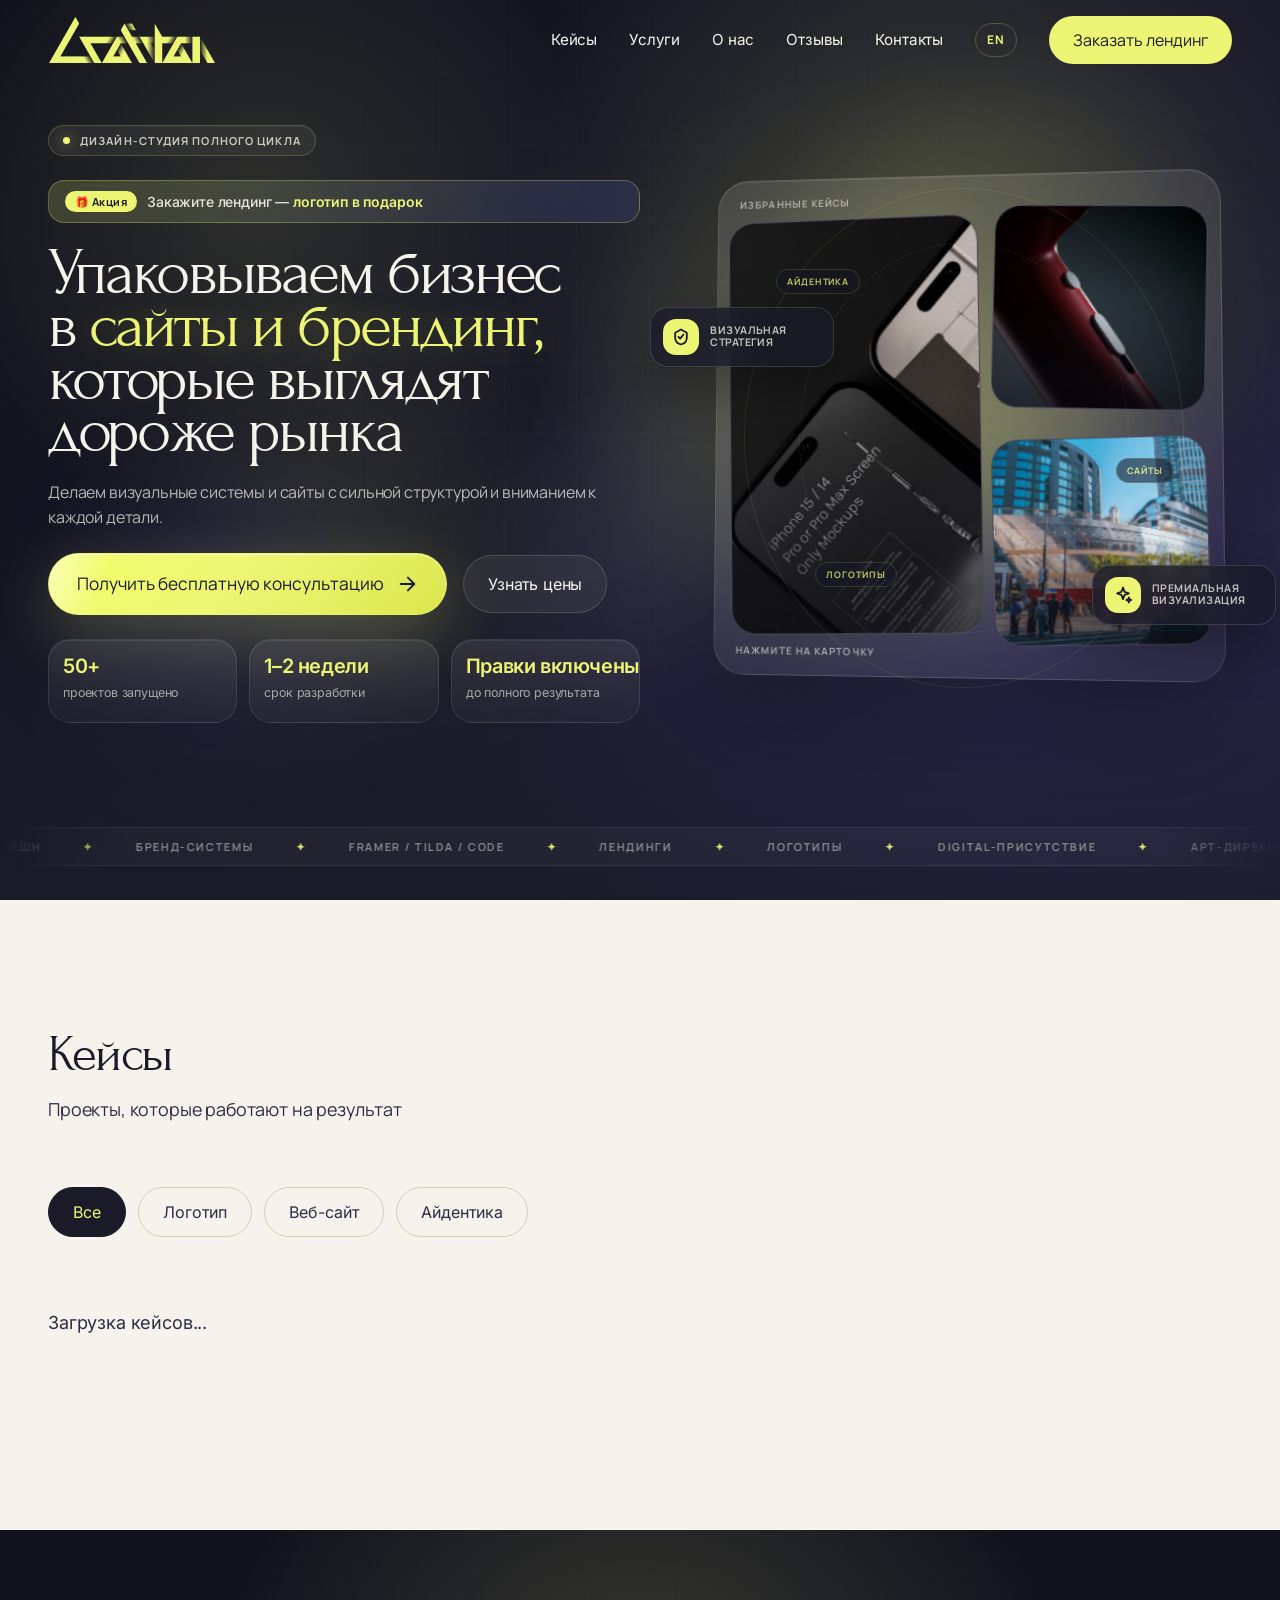
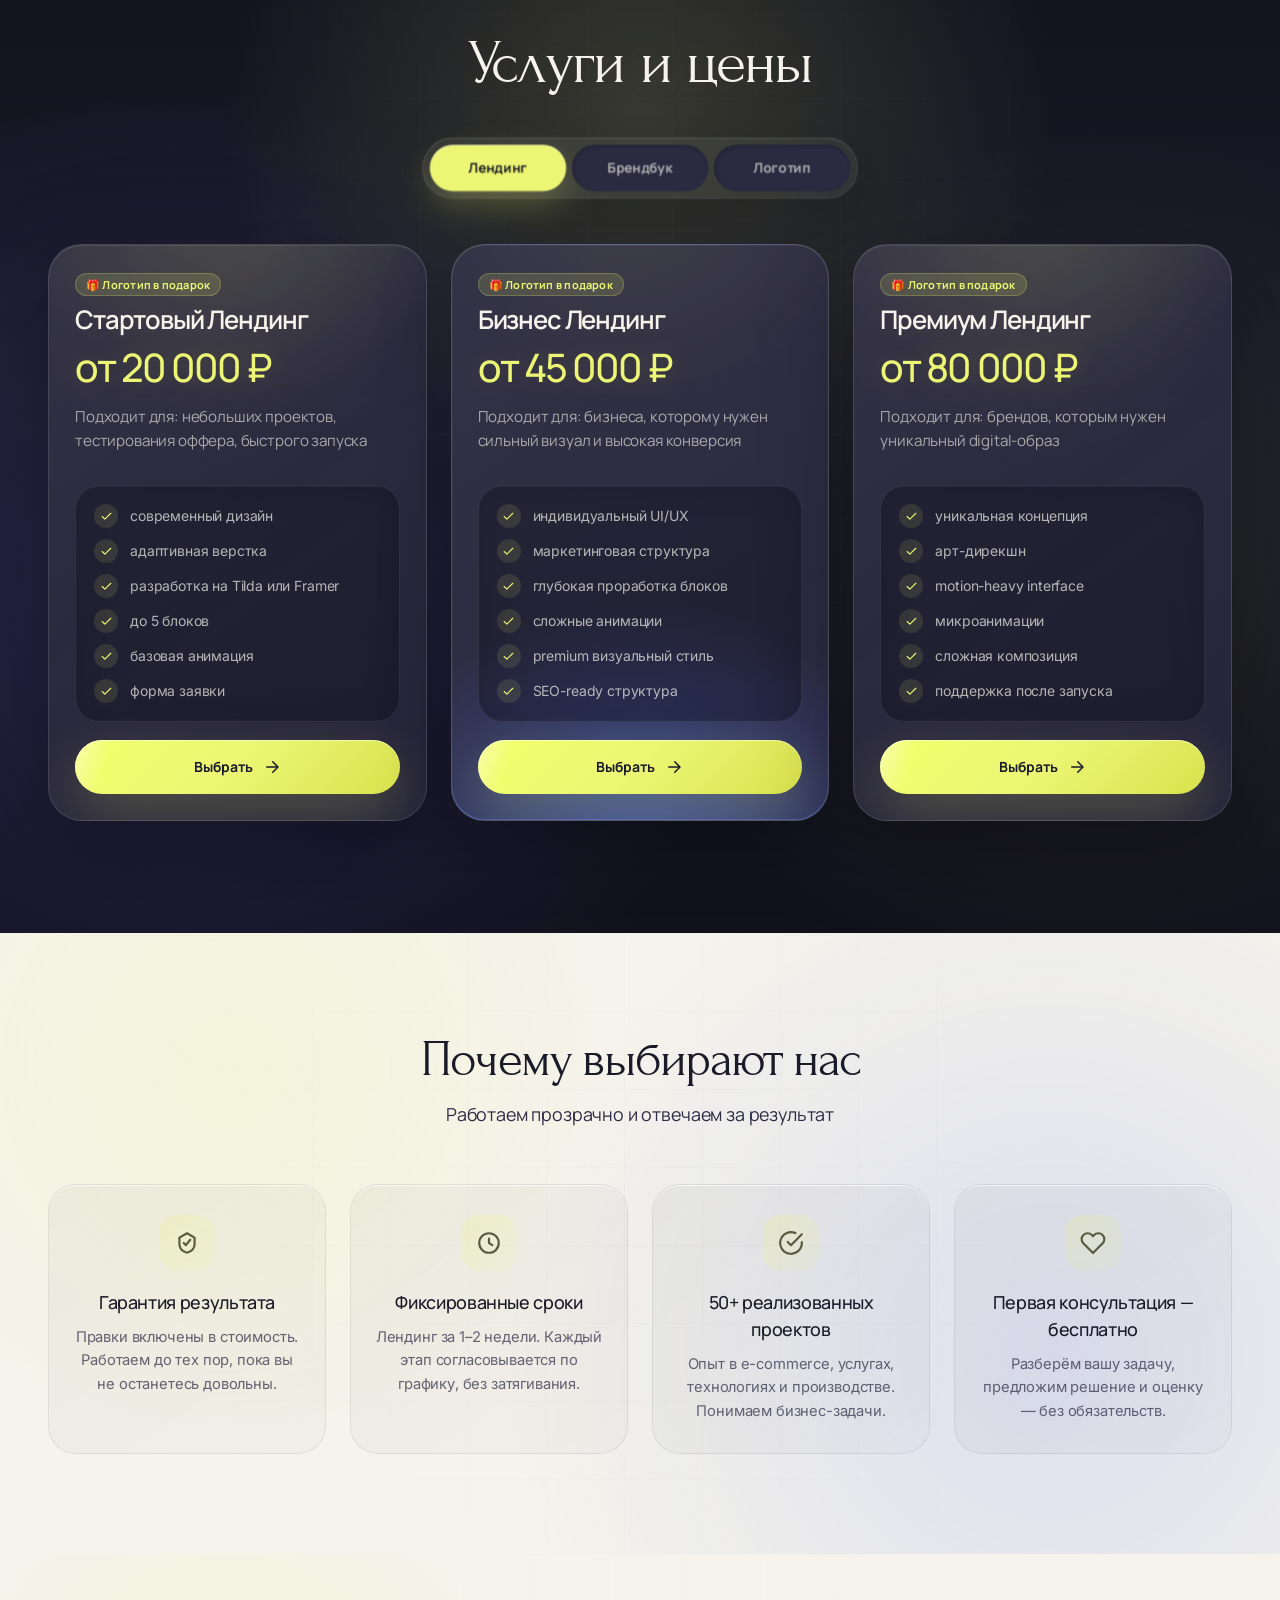
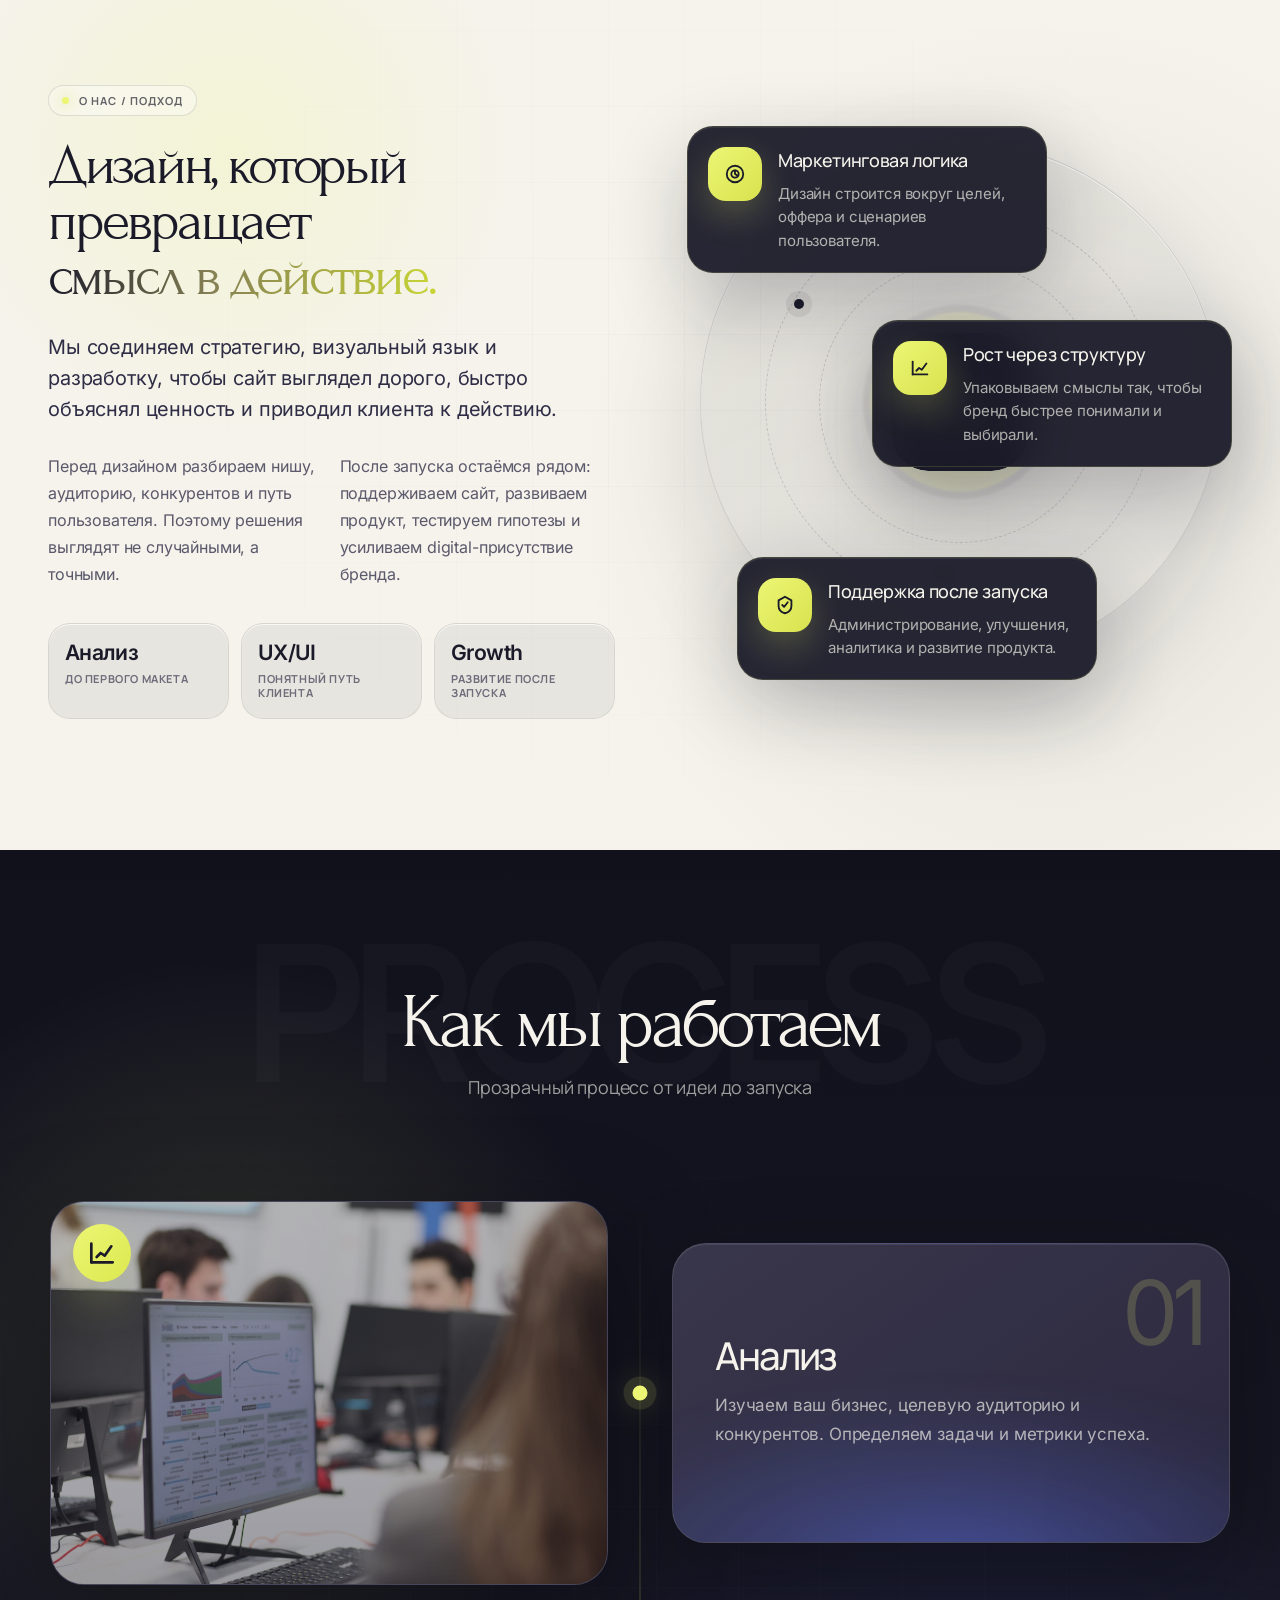
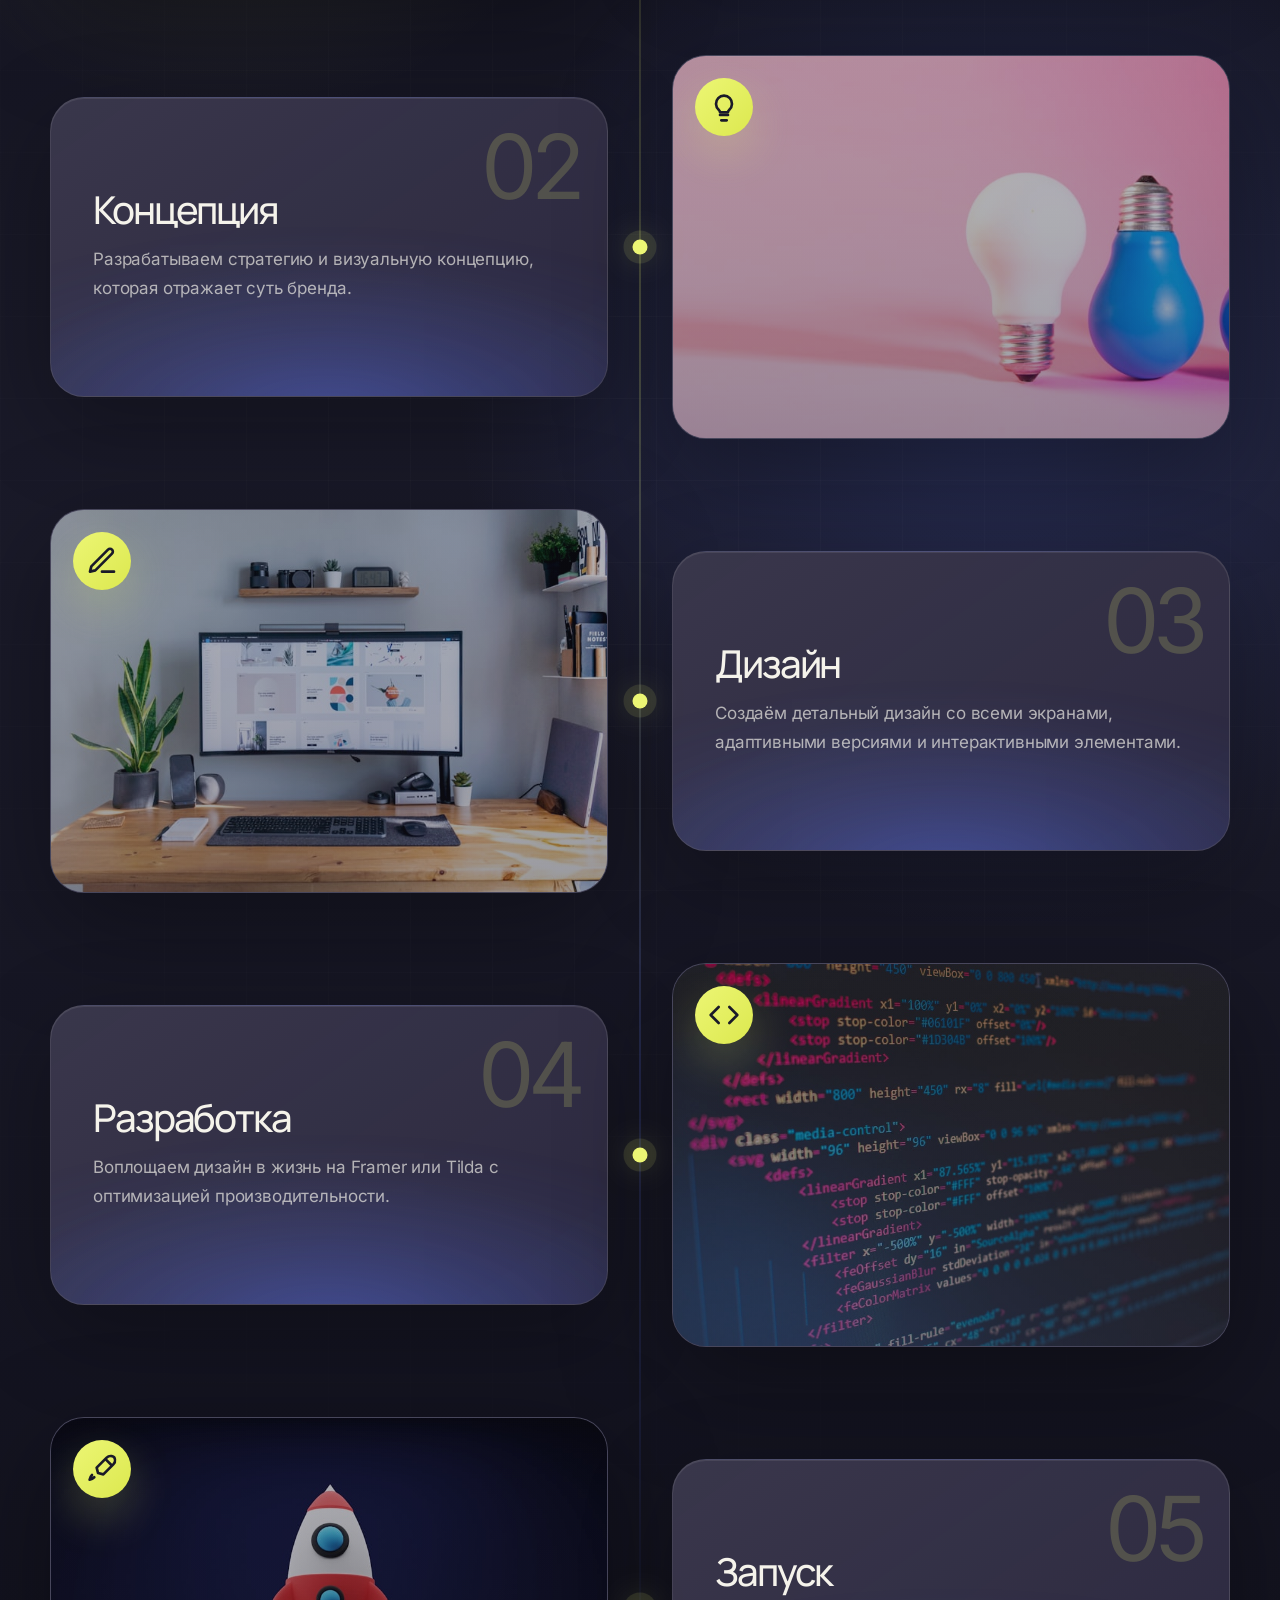
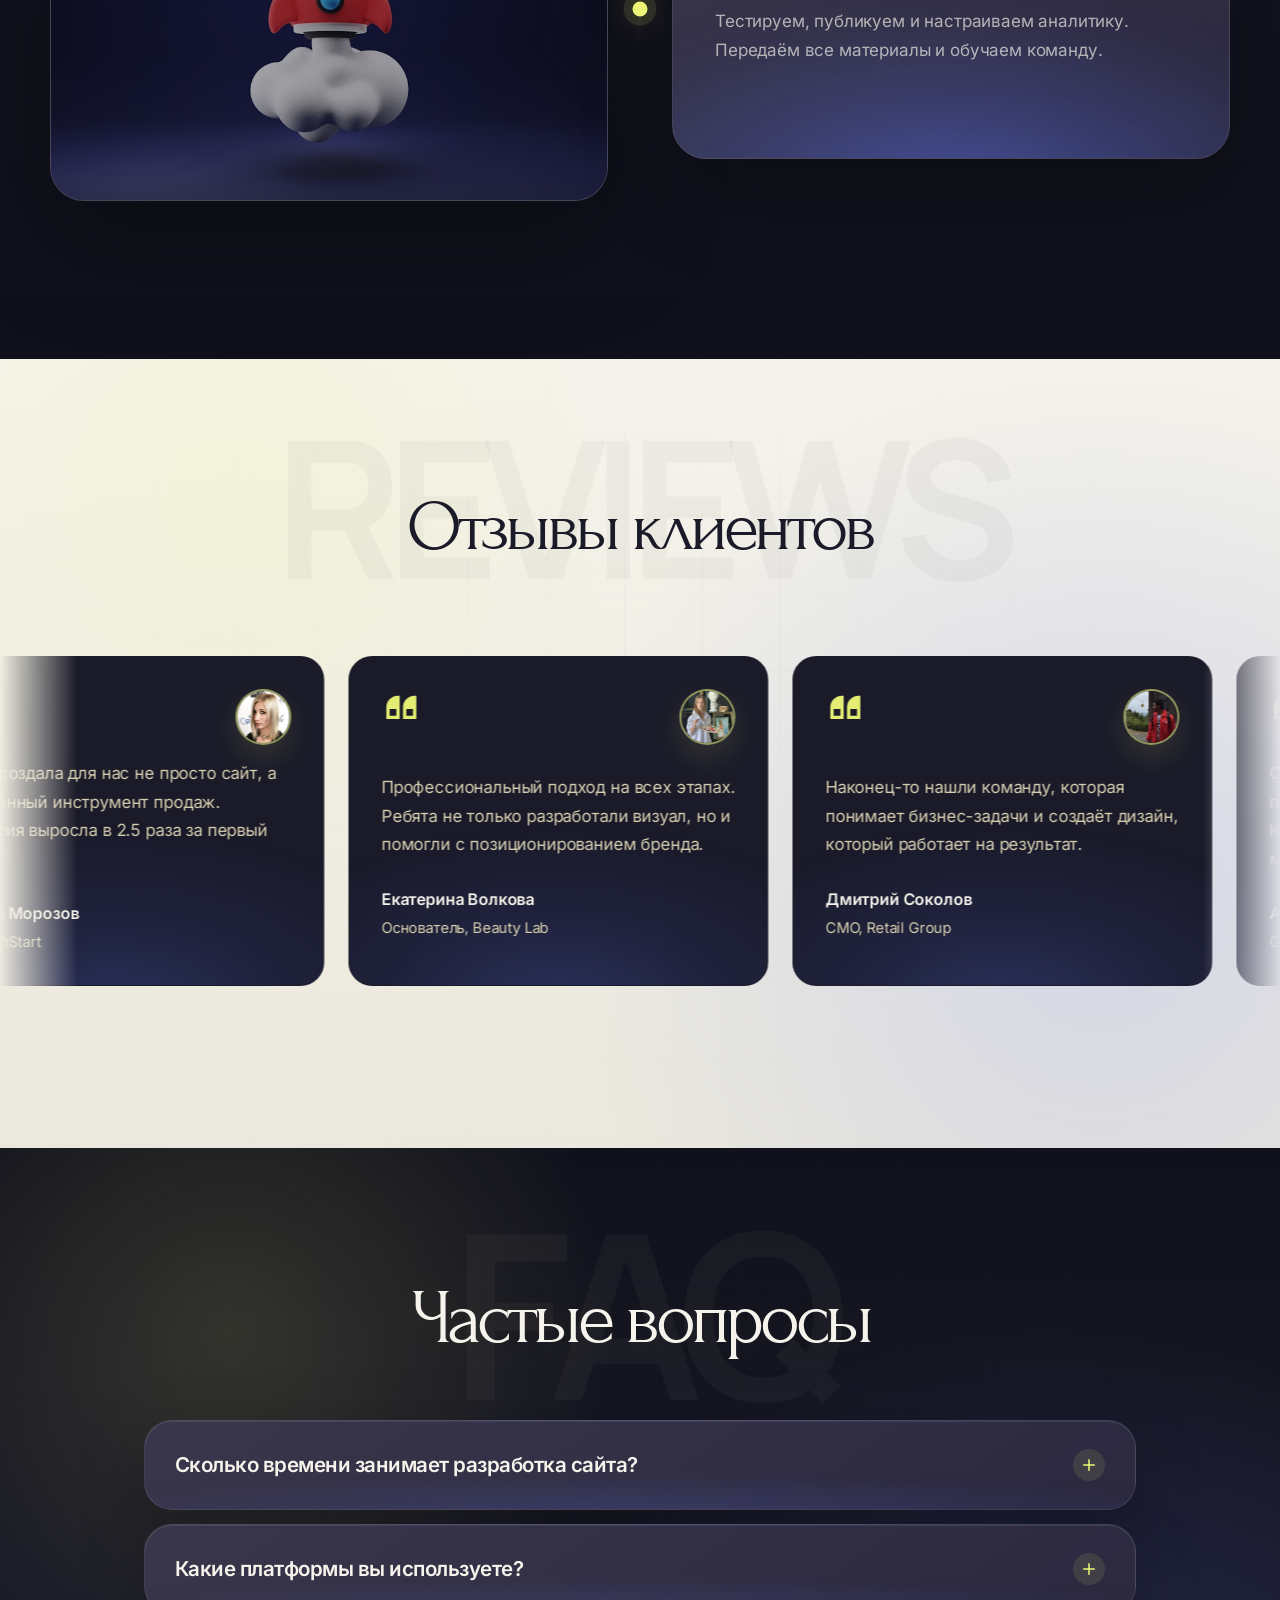
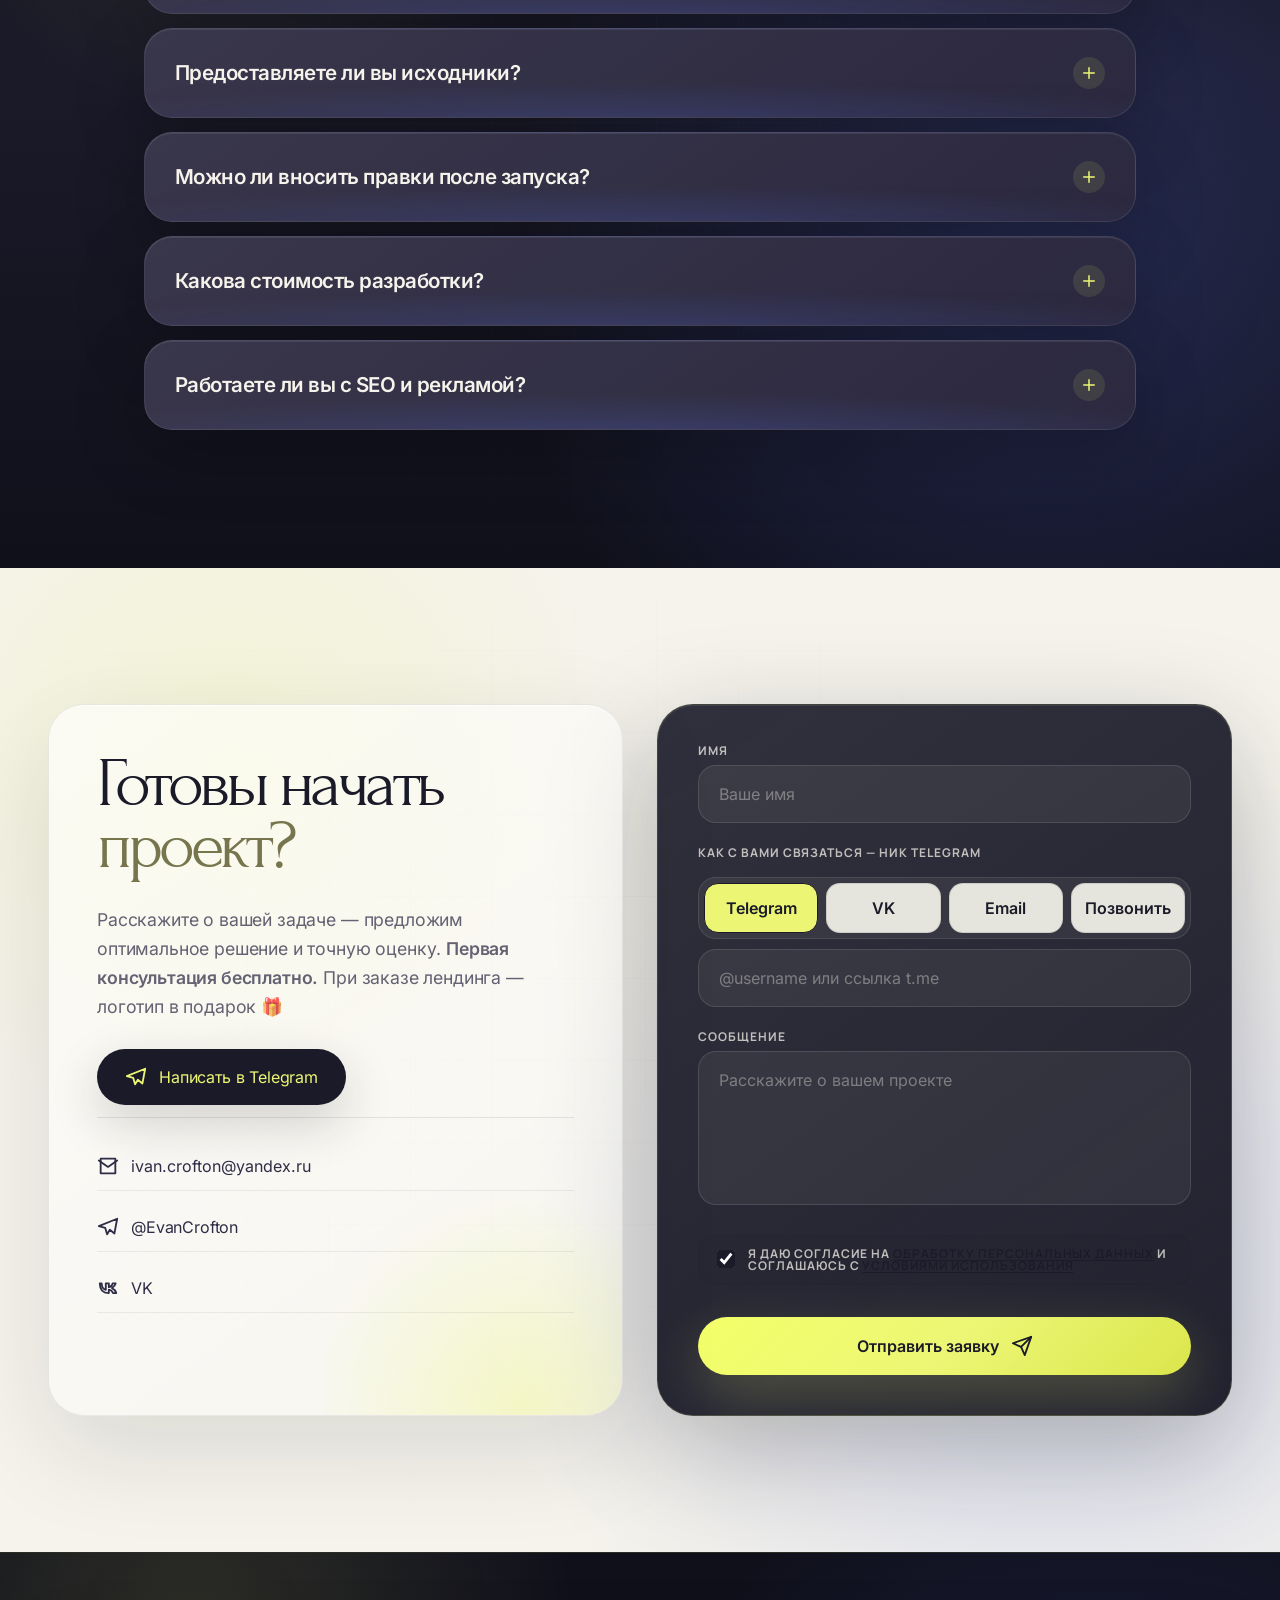
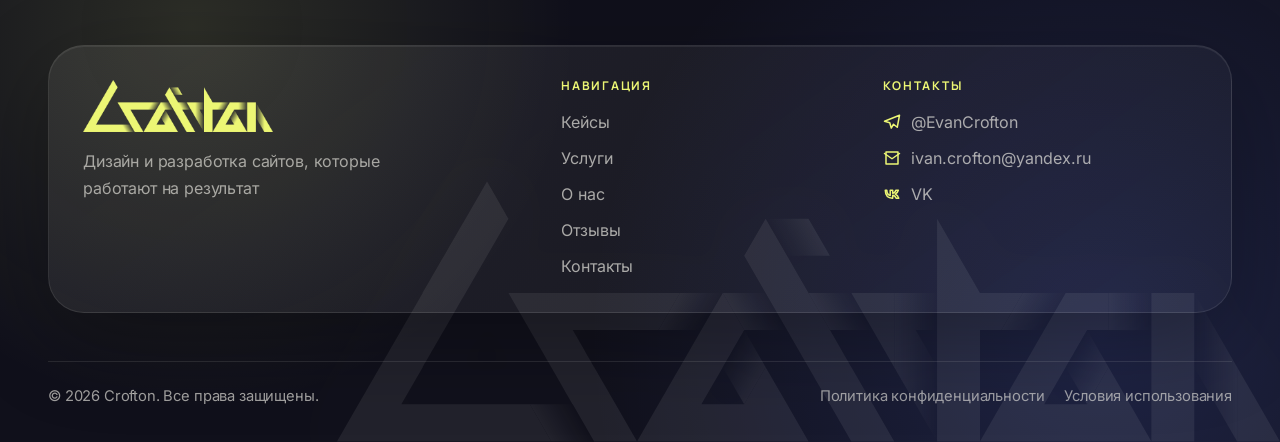
==== commit b47d6874: "feat: Yandex Direct marketing optimizations - UTM tracking, Metrika goals, promo offer, guarantees, " ====
--- a/index.html
+++ b/index.html
@@ -4,9 +4,17 @@
   <meta charset="utf-8">
   <meta http-equiv="Content-Security-Policy" content="upgrade-insecure-requests; block-all-mixed-content">
 <meta name="viewport" content="width=device-width, initial-scale=1">
-  <title>Crofton | сайты и брендинг</title>
+  <title>Crofton | Студия сайтов и брендинга — логотип в подарок</title>
   <link rel="icon" href="favicon.svg" type="image/svg+xml">
-  <meta name="description" content="Crofton: сайты, брендинг, логотипы, брендбуки и digital-презентации для бизнеса.">
+  <meta name="description" content="Crofton — дизайн-студия полного цикла. Создаём премиальные сайты и бренд-системы. Закажите лендинг — логотип в подарок. От 20 000 ₽.">
+  <meta property="og:title" content="Crofton | Премиальные сайты и брендинг — логотип в подарок">
+  <meta property="og:description" content="Дизайн-студия полного цикла. Сайты, логотипы, брендбуки. Закажите лендинг — логотип в подарок.">
+  <meta property="og:type" content="website">
+  <meta property="og:url" content="https://crofton.ru/">
+  <meta property="og:image" content="https://crofton.ru/uploads/assets/images/image-eeebce6db441.png">
+  <meta property="og:locale" content="ru_RU">
+  <meta name="robots" content="index, follow">
+  <link rel="canonical" href="https://crofton.ru/">
   <link rel="stylesheet" href="css/styles.css?v=dashboard-fixes-20260703-23">
 </head>
 <body>
@@ -21,6 +29,36 @@
 
     ym(109472535, 'init', {ssr:true, webvisor:true, clickmap:true, ecommerce:"dataLayer", referrer: document.referrer, url: location.href, accurateTrackBounce:true, trackLinks:true});
 </script>
+<!-- Yandex.Metrika reachGoal helper -->
+<script>
+  window.ymGoal = function(goal, params) {
+    try { ym(109472535, 'reachGoal', goal, params || {}); } catch(e) {}
+  };
+</script>
+<!-- UTM parameter capture -->
+<script>
+(function(){
+  var params = new URLSearchParams(location.search);
+  var utmKeys = ['utm_source','utm_medium','utm_campaign','utm_content','utm_term','ymclid','gclid'];
+  var hasUtm = false;
+  utmKeys.forEach(function(k){
+    var v = params.get(k);
+    if(v){ sessionStorage.setItem(k,v); hasUtm = true; }
+  });
+  if(hasUtm){
+    var landing = params.get('ymclid') ? 'yandex_direct' : (params.get('utm_source') || 'unknown');
+    sessionStorage.setItem('utm_landing_source', landing);
+  }
+  window.getUtmData = function(){
+    var d = {};
+    utmKeys.forEach(function(k){
+      var v = sessionStorage.getItem(k);
+      if(v) d[k] = v;
+    });
+    return d;
+  };
+})();
+</script>
 <noscript><div><img src="https://mc.yandex.ru/watch/109472535" style="position:absolute; left:-9999px;" alt="" /></div></noscript>
 <!-- /Yandex.Metrika counter -->
   <nav class="nav" id="nav">
@@ -28,13 +66,13 @@
       <a href="#" class="logo" aria-label="Crofton"><img class="logo-img" src="uploads/assets/images/image-eeebce6db441.png" alt="Crofton"></a>
       <div class="nav-links">
         <a href="#portfolio">Кейсы</a><a href="#services">Услуги</a><a href="#about">О нас</a><a href="#reviews">Отзывы</a><a href="#contact">Контакты</a><a class="lang-link" href="en.html">EN</a>
-        <button class="nav-cta" data-scroll-contact>Связаться</button>
+        <button class="nav-cta" data-scroll-contact data-ym-goal="nav_cta_click">Заказать лендинг</button>
       </div>
       <button class="menu-btn" id="menuBtn" aria-label="Открыть меню"><svg class="icon" viewBox="0 0 24 24" fill="none" stroke="currentColor" stroke-width="2" stroke-linecap="round" stroke-linejoin="round" aria-hidden="true"><path d="M4 6h16M4 12h16M4 18h16"/></svg></button>
     </div>
     <div class="mobile-menu" id="mobileMenu">
       <a href="#portfolio">Кейсы</a><a href="#services">Услуги</a><a href="#about">О нас</a><a href="#reviews">Отзывы</a><a href="#contact">Контакты</a><a class="lang-link" href="en.html">EN</a>
-      <button class="nav-cta" data-scroll-contact>Связаться</button>
+      <button class="nav-cta" data-scroll-contact data-ym-goal="nav_cta_click">Заказать лендинг</button>
     </div>
   </nav>
 
@@ -44,18 +82,22 @@
       <div class="container hero-grid">
         <div class="hero-copy reveal visible">
           <div class="hero-kicker"><span class="hero-kicker-dot"></span>Дизайн-студия полного цикла</div>
+          <div class="hero-promo-banner">
+            <span class="promo-badge">🎁 Акция</span>
+            <span class="promo-text">Закажите лендинг — <strong>логотип в подарок</strong></span>
+          </div>
           <div>
             <h1>Упаковываем бизнес в <span class="accent">сайты и брендинг,</span> которые выглядят дороже рынка</h1>
             <p>Делаем визуальные системы и сайты с сильной структурой и вниманием к каждой детали.</p>
           </div>
           <div class="cta-row hero-actions">
-            <button class="main-cta" data-scroll-contact><span>Обсудить проект</span><svg class="icon" viewBox="0 0 24 24" fill="none" stroke="currentColor" stroke-width="2" stroke-linecap="round" stroke-linejoin="round" aria-hidden="true"><path d="M5 12h14"/><path d="M13 5l7 7-7 7"/></svg></button>
-            <a class="hero-secondary" href="#portfolio">Смотреть кейсы</a>
+            <button class="main-cta" data-scroll-contact data-ym-goal="cta_hero_click"><span>Получить бесплатную консультацию</span><svg class="icon" viewBox="0 0 24 24" fill="none" stroke="currentColor" stroke-width="2" stroke-linecap="round" stroke-linejoin="round" aria-hidden="true"><path d="M5 12h14"/><path d="M13 5l7 7-7 7"/></svg></button>
+            <a class="hero-secondary" href="#services" data-ym-goal="cta_prices_click">Узнать цены</a>
           </div>
           <div class="hero-stats" aria-label="Преимущества Crofton">
-            <span><strong>7+</strong><small>лет в дизайне</small></span>
-            <span><strong>Бренд + сайт</strong><small>единая система</small></span>
-            <span><strong>Стратегия</strong><small>сначала смысл</small></span>
+            <span><strong>50+</strong><small>проектов запущено</small></span>
+            <span><strong>1–2 недели</strong><small>срок разработки</small></span>
+            <span><strong>Правки включены</strong><small>до полного результата</small></span>
           </div>
         </div>
         <div class="hero-showcase reveal visible" aria-label="Избранные проекты">
@@ -100,28 +142,31 @@
         </div>
         <div class="price-grid fr-price-grid" data-price-panel="landing"><article class="fr-price-card reveal">
         <div class="fr-price-main">
+          <div class="promo-highlight">🎁 Логотип в подарок</div>
           <h3>Стартовый Лендинг</h3>
           <div class="fr-price">от 20 000 ₽</div>
           <p class="fr-fit">Подходит для: небольших проектов, тестирования оффера, быстрого запуска</p>
         </div>
         <div class="fr-feature-box"><ul><li><span class="feature-glow"><svg class="check-icon" viewBox="0 0 24 24" fill="none" stroke="currentColor" stroke-width="2" stroke-linecap="round" stroke-linejoin="round" aria-hidden="true"><path d="M20 6L9 17l-5-5"/></svg></span><span>современный дизайн</span></li><li><span class="feature-glow"><svg class="check-icon" viewBox="0 0 24 24" fill="none" stroke="currentColor" stroke-width="2" stroke-linecap="round" stroke-linejoin="round" aria-hidden="true"><path d="M20 6L9 17l-5-5"/></svg></span><span>адаптивная верстка</span></li><li><span class="feature-glow"><svg class="check-icon" viewBox="0 0 24 24" fill="none" stroke="currentColor" stroke-width="2" stroke-linecap="round" stroke-linejoin="round" aria-hidden="true"><path d="M20 6L9 17l-5-5"/></svg></span><span>разработка на Tilda или Framer</span></li><li><span class="feature-glow"><svg class="check-icon" viewBox="0 0 24 24" fill="none" stroke="currentColor" stroke-width="2" stroke-linecap="round" stroke-linejoin="round" aria-hidden="true"><path d="M20 6L9 17l-5-5"/></svg></span><span>до 5 блоков</span></li><li><span class="feature-glow"><svg class="check-icon" viewBox="0 0 24 24" fill="none" stroke="currentColor" stroke-width="2" stroke-linecap="round" stroke-linejoin="round" aria-hidden="true"><path d="M20 6L9 17l-5-5"/></svg></span><span>базовая анимация</span></li><li><span class="feature-glow"><svg class="check-icon" viewBox="0 0 24 24" fill="none" stroke="currentColor" stroke-width="2" stroke-linecap="round" stroke-linejoin="round" aria-hidden="true"><path d="M20 6L9 17l-5-5"/></svg></span><span>форма заявки</span></li></ul></div>
-        <button class="fr-select" type="button" data-order-open>Выбрать <svg class="select-icon" viewBox="0 0 24 24" fill="none" stroke="currentColor" stroke-width="2" stroke-linecap="round" stroke-linejoin="round" aria-hidden="true"><path d="M5 12h14"/><path d="M13 5l7 7-7 7"/></svg></button>
-      </article><article class="fr-price-card reveal">
-        <div class="fr-price-main">
+        <button class="fr-select" type="button" data-order-open data-ym-goal="pricing_select_click">Выбрать <svg class="select-icon" viewBox="0 0 24 24" fill="none" stroke="currentColor" stroke-width="2" stroke-linecap="round" stroke-linejoin="round" aria-hidden="true"><path d="M5 12h14"/><path d="M13 5l7 7-7 7"/></svg></button>
+      </article><article class="fr-price-card reveal">
+        <div class="fr-price-main">
+          <div class="promo-highlight">🎁 Логотип в подарок</div>
           <h3>Бизнес Лендинг</h3>
           <div class="fr-price">от 45 000 ₽</div>
           <p class="fr-fit">Подходит для: бизнеса, которому нужен сильный визуал и высокая конверсия</p>
         </div>
         <div class="fr-feature-box"><ul><li><span class="feature-glow"><svg class="check-icon" viewBox="0 0 24 24" fill="none" stroke="currentColor" stroke-width="2" stroke-linecap="round" stroke-linejoin="round" aria-hidden="true"><path d="M20 6L9 17l-5-5"/></svg></span><span>индивидуальный UI/UX</span></li><li><span class="feature-glow"><svg class="check-icon" viewBox="0 0 24 24" fill="none" stroke="currentColor" stroke-width="2" stroke-linecap="round" stroke-linejoin="round" aria-hidden="true"><path d="M20 6L9 17l-5-5"/></svg></span><span>маркетинговая структура</span></li><li><span class="feature-glow"><svg class="check-icon" viewBox="0 0 24 24" fill="none" stroke="currentColor" stroke-width="2" stroke-linecap="round" stroke-linejoin="round" aria-hidden="true"><path d="M20 6L9 17l-5-5"/></svg></span><span>глубокая проработка блоков</span></li><li><span class="feature-glow"><svg class="check-icon" viewBox="0 0 24 24" fill="none" stroke="currentColor" stroke-width="2" stroke-linecap="round" stroke-linejoin="round" aria-hidden="true"><path d="M20 6L9 17l-5-5"/></svg></span><span>сложные анимации</span></li><li><span class="feature-glow"><svg class="check-icon" viewBox="0 0 24 24" fill="none" stroke="currentColor" stroke-width="2" stroke-linecap="round" stroke-linejoin="round" aria-hidden="true"><path d="M20 6L9 17l-5-5"/></svg></span><span>premium визуальный стиль</span></li><li><span class="feature-glow"><svg class="check-icon" viewBox="0 0 24 24" fill="none" stroke="currentColor" stroke-width="2" stroke-linecap="round" stroke-linejoin="round" aria-hidden="true"><path d="M20 6L9 17l-5-5"/></svg></span><span>SEO-ready структура</span></li></ul></div>
-        <button class="fr-select" type="button" data-order-open>Выбрать <svg class="select-icon" viewBox="0 0 24 24" fill="none" stroke="currentColor" stroke-width="2" stroke-linecap="round" stroke-linejoin="round" aria-hidden="true"><path d="M5 12h14"/><path d="M13 5l7 7-7 7"/></svg></button>
-      </article><article class="fr-price-card reveal">
-        <div class="fr-price-main">
+        <button class="fr-select" type="button" data-order-open data-ym-goal="pricing_select_click">Выбрать <svg class="select-icon" viewBox="0 0 24 24" fill="none" stroke="currentColor" stroke-width="2" stroke-linecap="round" stroke-linejoin="round" aria-hidden="true"><path d="M5 12h14"/><path d="M13 5l7 7-7 7"/></svg></button>
+      </article><article class="fr-price-card reveal">
+        <div class="fr-price-main">
+          <div class="promo-highlight">🎁 Логотип в подарок</div>
           <h3>Премиум Лендинг</h3>
           <div class="fr-price">от 80 000 ₽</div>
           <p class="fr-fit">Подходит для: брендов, которым нужен уникальный digital-образ</p>
         </div>
         <div class="fr-feature-box"><ul><li><span class="feature-glow"><svg class="check-icon" viewBox="0 0 24 24" fill="none" stroke="currentColor" stroke-width="2" stroke-linecap="round" stroke-linejoin="round" aria-hidden="true"><path d="M20 6L9 17l-5-5"/></svg></span><span>уникальная концепция</span></li><li><span class="feature-glow"><svg class="check-icon" viewBox="0 0 24 24" fill="none" stroke="currentColor" stroke-width="2" stroke-linecap="round" stroke-linejoin="round" aria-hidden="true"><path d="M20 6L9 17l-5-5"/></svg></span><span>арт-дирекшн</span></li><li><span class="feature-glow"><svg class="check-icon" viewBox="0 0 24 24" fill="none" stroke="currentColor" stroke-width="2" stroke-linecap="round" stroke-linejoin="round" aria-hidden="true"><path d="M20 6L9 17l-5-5"/></svg></span><span>motion-heavy interface</span></li><li><span class="feature-glow"><svg class="check-icon" viewBox="0 0 24 24" fill="none" stroke="currentColor" stroke-width="2" stroke-linecap="round" stroke-linejoin="round" aria-hidden="true"><path d="M20 6L9 17l-5-5"/></svg></span><span>микроанимации</span></li><li><span class="feature-glow"><svg class="check-icon" viewBox="0 0 24 24" fill="none" stroke="currentColor" stroke-width="2" stroke-linecap="round" stroke-linejoin="round" aria-hidden="true"><path d="M20 6L9 17l-5-5"/></svg></span><span>сложная композиция</span></li><li><span class="feature-glow"><svg class="check-icon" viewBox="0 0 24 24" fill="none" stroke="currentColor" stroke-width="2" stroke-linecap="round" stroke-linejoin="round" aria-hidden="true"><path d="M20 6L9 17l-5-5"/></svg></span><span>поддержка после запуска</span></li></ul></div>
-        <button class="fr-select" type="button" data-order-open>Выбрать <svg class="select-icon" viewBox="0 0 24 24" fill="none" stroke="currentColor" stroke-width="2" stroke-linecap="round" stroke-linejoin="round" aria-hidden="true"><path d="M5 12h14"/><path d="M13 5l7 7-7 7"/></svg></button>
+        <button class="fr-select" type="button" data-order-open data-ym-goal="pricing_select_click">Выбрать <svg class="select-icon" viewBox="0 0 24 24" fill="none" stroke="currentColor" stroke-width="2" stroke-linecap="round" stroke-linejoin="round" aria-hidden="true"><path d="M5 12h14"/><path d="M13 5l7 7-7 7"/></svg></button>
       </article></div>
 <div class="price-grid fr-price-grid" data-price-panel="brandbook"><article class="fr-price-card reveal">
         <div class="fr-price-main">
@@ -130,7 +175,7 @@
           <p class="fr-fit">Подходит для: базовых стандартов бренда</p>
         </div>
         <div class="fr-feature-box"><ul><li><span class="feature-glow"><svg class="check-icon" viewBox="0 0 24 24" fill="none" stroke="currentColor" stroke-width="2" stroke-linecap="round" stroke-linejoin="round" aria-hidden="true"><path d="M20 6L9 17l-5-5"/></svg></span><span>логотип</span></li><li><span class="feature-glow"><svg class="check-icon" viewBox="0 0 24 24" fill="none" stroke="currentColor" stroke-width="2" stroke-linecap="round" stroke-linejoin="round" aria-hidden="true"><path d="M20 6L9 17l-5-5"/></svg></span><span>цветовая система</span></li><li><span class="feature-glow"><svg class="check-icon" viewBox="0 0 24 24" fill="none" stroke="currentColor" stroke-width="2" stroke-linecap="round" stroke-linejoin="round" aria-hidden="true"><path d="M20 6L9 17l-5-5"/></svg></span><span>типографика</span></li><li><span class="feature-glow"><svg class="check-icon" viewBox="0 0 24 24" fill="none" stroke="currentColor" stroke-width="2" stroke-linecap="round" stroke-linejoin="round" aria-hidden="true"><path d="M20 6L9 17l-5-5"/></svg></span><span>правила использования</span></li><li><span class="feature-glow"><svg class="check-icon" viewBox="0 0 24 24" fill="none" stroke="currentColor" stroke-width="2" stroke-linecap="round" stroke-linejoin="round" aria-hidden="true"><path d="M20 6L9 17l-5-5"/></svg></span><span>гайд по визуалу</span></li><li><span class="feature-glow"><svg class="check-icon" viewBox="0 0 24 24" fill="none" stroke="currentColor" stroke-width="2" stroke-linecap="round" stroke-linejoin="round" aria-hidden="true"><path d="M20 6L9 17l-5-5"/></svg></span><span>передача файлов</span></li></ul></div>
-        <button class="fr-select" type="button" data-order-open>Выбрать <svg class="select-icon" viewBox="0 0 24 24" fill="none" stroke="currentColor" stroke-width="2" stroke-linecap="round" stroke-linejoin="round" aria-hidden="true"><path d="M5 12h14"/><path d="M13 5l7 7-7 7"/></svg></button>
+        <button class="fr-select" type="button" data-order-open data-ym-goal="pricing_select_click">Выбрать <svg class="select-icon" viewBox="0 0 24 24" fill="none" stroke="currentColor" stroke-width="2" stroke-linecap="round" stroke-linejoin="round" aria-hidden="true"><path d="M5 12h14"/><path d="M13 5l7 7-7 7"/></svg></button>
       </article><article class="fr-price-card reveal">
         <div class="fr-price-main">
           <h3>Полный Брендбук</h3>
@@ -138,7 +183,7 @@
           <p class="fr-fit">Подходит для: комплексного руководства по бренду</p>
         </div>
         <div class="fr-feature-box"><ul><li><span class="feature-glow"><svg class="check-icon" viewBox="0 0 24 24" fill="none" stroke="currentColor" stroke-width="2" stroke-linecap="round" stroke-linejoin="round" aria-hidden="true"><path d="M20 6L9 17l-5-5"/></svg></span><span>визуальная система</span></li><li><span class="feature-glow"><svg class="check-icon" viewBox="0 0 24 24" fill="none" stroke="currentColor" stroke-width="2" stroke-linecap="round" stroke-linejoin="round" aria-hidden="true"><path d="M20 6L9 17l-5-5"/></svg></span><span>tone of voice</span></li><li><span class="feature-glow"><svg class="check-icon" viewBox="0 0 24 24" fill="none" stroke="currentColor" stroke-width="2" stroke-linecap="round" stroke-linejoin="round" aria-hidden="true"><path d="M20 6L9 17l-5-5"/></svg></span><span>носители</span></li><li><span class="feature-glow"><svg class="check-icon" viewBox="0 0 24 24" fill="none" stroke="currentColor" stroke-width="2" stroke-linecap="round" stroke-linejoin="round" aria-hidden="true"><path d="M20 6L9 17l-5-5"/></svg></span><span>social media guidelines</span></li><li><span class="feature-glow"><svg class="check-icon" viewBox="0 0 24 24" fill="none" stroke="currentColor" stroke-width="2" stroke-linecap="round" stroke-linejoin="round" aria-hidden="true"><path d="M20 6L9 17l-5-5"/></svg></span><span>бренд-элементы</span></li><li><span class="feature-glow"><svg class="check-icon" viewBox="0 0 24 24" fill="none" stroke="currentColor" stroke-width="2" stroke-linecap="round" stroke-linejoin="round" aria-hidden="true"><path d="M20 6L9 17l-5-5"/></svg></span><span>документ в PDF</span></li></ul></div>
-        <button class="fr-select" type="button" data-order-open>Выбрать <svg class="select-icon" viewBox="0 0 24 24" fill="none" stroke="currentColor" stroke-width="2" stroke-linecap="round" stroke-linejoin="round" aria-hidden="true"><path d="M5 12h14"/><path d="M13 5l7 7-7 7"/></svg></button>
+        <button class="fr-select" type="button" data-order-open data-ym-goal="pricing_select_click">Выбрать <svg class="select-icon" viewBox="0 0 24 24" fill="none" stroke="currentColor" stroke-width="2" stroke-linecap="round" stroke-linejoin="round" aria-hidden="true"><path d="M5 12h14"/><path d="M13 5l7 7-7 7"/></svg></button>
       </article><article class="fr-price-card reveal">
         <div class="fr-price-main">
           <h3>Расширенная Система</h3>
@@ -146,7 +191,7 @@
           <p class="fr-fit">Подходит для: полной экосистемы бренда</p>
         </div>
         <div class="fr-feature-box"><ul><li><span class="feature-glow"><svg class="check-icon" viewBox="0 0 24 24" fill="none" stroke="currentColor" stroke-width="2" stroke-linecap="round" stroke-linejoin="round" aria-hidden="true"><path d="M20 6L9 17l-5-5"/></svg></span><span>комплексная айдентика</span></li><li><span class="feature-glow"><svg class="check-icon" viewBox="0 0 24 24" fill="none" stroke="currentColor" stroke-width="2" stroke-linecap="round" stroke-linejoin="round" aria-hidden="true"><path d="M20 6L9 17l-5-5"/></svg></span><span>дизайн-система</span></li><li><span class="feature-glow"><svg class="check-icon" viewBox="0 0 24 24" fill="none" stroke="currentColor" stroke-width="2" stroke-linecap="round" stroke-linejoin="round" aria-hidden="true"><path d="M20 6L9 17l-5-5"/></svg></span><span>motion guidelines</span></li><li><span class="feature-glow"><svg class="check-icon" viewBox="0 0 24 24" fill="none" stroke="currentColor" stroke-width="2" stroke-linecap="round" stroke-linejoin="round" aria-hidden="true"><path d="M20 6L9 17l-5-5"/></svg></span><span>упаковка бренда</span></li><li><span class="feature-glow"><svg class="check-icon" viewBox="0 0 24 24" fill="none" stroke="currentColor" stroke-width="2" stroke-linecap="round" stroke-linejoin="round" aria-hidden="true"><path d="M20 6L9 17l-5-5"/></svg></span><span>digital &amp; print ecosystem</span></li><li><span class="feature-glow"><svg class="check-icon" viewBox="0 0 24 24" fill="none" stroke="currentColor" stroke-width="2" stroke-linecap="round" stroke-linejoin="round" aria-hidden="true"><path d="M20 6L9 17l-5-5"/></svg></span><span>арт-дирекшн</span></li></ul></div>
-        <button class="fr-select" type="button" data-order-open>Выбрать <svg class="select-icon" viewBox="0 0 24 24" fill="none" stroke="currentColor" stroke-width="2" stroke-linecap="round" stroke-linejoin="round" aria-hidden="true"><path d="M5 12h14"/><path d="M13 5l7 7-7 7"/></svg></button>
+        <button class="fr-select" type="button" data-order-open data-ym-goal="pricing_select_click">Выбрать <svg class="select-icon" viewBox="0 0 24 24" fill="none" stroke="currentColor" stroke-width="2" stroke-linecap="round" stroke-linejoin="round" aria-hidden="true"><path d="M5 12h14"/><path d="M13 5l7 7-7 7"/></svg></button>
       </article></div>
 <div class="price-grid fr-price-grid" data-price-panel="logo"><article class="fr-price-card reveal">
         <div class="fr-price-main">
@@ -155,7 +200,7 @@
           <p class="fr-fit">Подходит для: быстрого старта с качественным визуалом</p>
         </div>
         <div class="fr-feature-box"><ul><li><span class="feature-glow"><svg class="check-icon" viewBox="0 0 24 24" fill="none" stroke="currentColor" stroke-width="2" stroke-linecap="round" stroke-linejoin="round" aria-hidden="true"><path d="M20 6L9 17l-5-5"/></svg></span><span>2 концепции</span></li><li><span class="feature-glow"><svg class="check-icon" viewBox="0 0 24 24" fill="none" stroke="currentColor" stroke-width="2" stroke-linecap="round" stroke-linejoin="round" aria-hidden="true"><path d="M20 6L9 17l-5-5"/></svg></span><span>подбор шрифтов</span></li><li><span class="feature-glow"><svg class="check-icon" viewBox="0 0 24 24" fill="none" stroke="currentColor" stroke-width="2" stroke-linecap="round" stroke-linejoin="round" aria-hidden="true"><path d="M20 6L9 17l-5-5"/></svg></span><span>цветовая система</span></li><li><span class="feature-glow"><svg class="check-icon" viewBox="0 0 24 24" fill="none" stroke="currentColor" stroke-width="2" stroke-linecap="round" stroke-linejoin="round" aria-hidden="true"><path d="M20 6L9 17l-5-5"/></svg></span><span>экспорт файлов</span></li><li><span class="feature-glow"><svg class="check-icon" viewBox="0 0 24 24" fill="none" stroke="currentColor" stroke-width="2" stroke-linecap="round" stroke-linejoin="round" aria-hidden="true"><path d="M20 6L9 17l-5-5"/></svg></span><span>варианты на светлом и тёмном</span></li></ul></div>
-        <button class="fr-select" type="button" data-order-open>Выбрать <svg class="select-icon" viewBox="0 0 24 24" fill="none" stroke="currentColor" stroke-width="2" stroke-linecap="round" stroke-linejoin="round" aria-hidden="true"><path d="M5 12h14"/><path d="M13 5l7 7-7 7"/></svg></button>
+        <button class="fr-select" type="button" data-order-open data-ym-goal="pricing_select_click">Выбрать <svg class="select-icon" viewBox="0 0 24 24" fill="none" stroke="currentColor" stroke-width="2" stroke-linecap="round" stroke-linejoin="round" aria-hidden="true"><path d="M5 12h14"/><path d="M13 5l7 7-7 7"/></svg></button>
       </article><article class="fr-price-card reveal">
         <div class="fr-price-main">
           <h3>Брендовый Логотип</h3>
@@ -163,7 +208,7 @@
           <p class="fr-fit">Подходит для: уникального и запоминающегося знака</p>
         </div>
         <div class="fr-feature-box"><ul><li><span class="feature-glow"><svg class="check-icon" viewBox="0 0 24 24" fill="none" stroke="currentColor" stroke-width="2" stroke-linecap="round" stroke-linejoin="round" aria-hidden="true"><path d="M20 6L9 17l-5-5"/></svg></span><span>исследование ниши</span></li><li><span class="feature-glow"><svg class="check-icon" viewBox="0 0 24 24" fill="none" stroke="currentColor" stroke-width="2" stroke-linecap="round" stroke-linejoin="round" aria-hidden="true"><path d="M20 6L9 17l-5-5"/></svg></span><span>уникальная идея</span></li><li><span class="feature-glow"><svg class="check-icon" viewBox="0 0 24 24" fill="none" stroke="currentColor" stroke-width="2" stroke-linecap="round" stroke-linejoin="round" aria-hidden="true"><path d="M20 6L9 17l-5-5"/></svg></span><span>вариативность логотипа</span></li><li><span class="feature-glow"><svg class="check-icon" viewBox="0 0 24 24" fill="none" stroke="currentColor" stroke-width="2" stroke-linecap="round" stroke-linejoin="round" aria-hidden="true"><path d="M20 6L9 17l-5-5"/></svg></span><span>mockup presentation</span></li><li><span class="feature-glow"><svg class="check-icon" viewBox="0 0 24 24" fill="none" stroke="currentColor" stroke-width="2" stroke-linecap="round" stroke-linejoin="round" aria-hidden="true"><path d="M20 6L9 17l-5-5"/></svg></span><span>мини-гайд по использованию</span></li></ul></div>
-        <button class="fr-select" type="button" data-order-open>Выбрать <svg class="select-icon" viewBox="0 0 24 24" fill="none" stroke="currentColor" stroke-width="2" stroke-linecap="round" stroke-linejoin="round" aria-hidden="true"><path d="M5 12h14"/><path d="M13 5l7 7-7 7"/></svg></button>
+        <button class="fr-select" type="button" data-order-open data-ym-goal="pricing_select_click">Выбрать <svg class="select-icon" viewBox="0 0 24 24" fill="none" stroke="currentColor" stroke-width="2" stroke-linecap="round" stroke-linejoin="round" aria-hidden="true"><path d="M5 12h14"/><path d="M13 5l7 7-7 7"/></svg></button>
       </article><article class="fr-price-card reveal">
         <div class="fr-price-main">
           <h3>Премиум Айдентика</h3>
@@ -171,8 +216,40 @@
           <p class="fr-fit">Подходит для: полноценной визуальной системы бренда</p>
         </div>
         <div class="fr-feature-box"><ul><li><span class="feature-glow"><svg class="check-icon" viewBox="0 0 24 24" fill="none" stroke="currentColor" stroke-width="2" stroke-linecap="round" stroke-linejoin="round" aria-hidden="true"><path d="M20 6L9 17l-5-5"/></svg></span><span>полноценная айдентика</span></li><li><span class="feature-glow"><svg class="check-icon" viewBox="0 0 24 24" fill="none" stroke="currentColor" stroke-width="2" stroke-linecap="round" stroke-linejoin="round" aria-hidden="true"><path d="M20 6L9 17l-5-5"/></svg></span><span>визуальная система</span></li><li><span class="feature-glow"><svg class="check-icon" viewBox="0 0 24 24" fill="none" stroke="currentColor" stroke-width="2" stroke-linecap="round" stroke-linejoin="round" aria-hidden="true"><path d="M20 6L9 17l-5-5"/></svg></span><span>бренд-гайд</span></li><li><span class="feature-glow"><svg class="check-icon" viewBox="0 0 24 24" fill="none" stroke="currentColor" stroke-width="2" stroke-linecap="round" stroke-linejoin="round" aria-hidden="true"><path d="M20 6L9 17l-5-5"/></svg></span><span>носители и примеры</span></li><li><span class="feature-glow"><svg class="check-icon" viewBox="0 0 24 24" fill="none" stroke="currentColor" stroke-width="2" stroke-linecap="round" stroke-linejoin="round" aria-hidden="true"><path d="M20 6L9 17l-5-5"/></svg></span><span>подготовка для digital и print</span></li></ul></div>
-        <button class="fr-select" type="button" data-order-open>Выбрать <svg class="select-icon" viewBox="0 0 24 24" fill="none" stroke="currentColor" stroke-width="2" stroke-linecap="round" stroke-linejoin="round" aria-hidden="true"><path d="M5 12h14"/><path d="M13 5l7 7-7 7"/></svg></button>
+        <button class="fr-select" type="button" data-order-open data-ym-goal="pricing_select_click">Выбрать <svg class="select-icon" viewBox="0 0 24 24" fill="none" stroke="currentColor" stroke-width="2" stroke-linecap="round" stroke-linejoin="round" aria-hidden="true"><path d="M5 12h14"/><path d="M13 5l7 7-7 7"/></svg></button>
       </article></div>
+      </div>
+    </section>
+
+    <!-- Guarantees section for Yandex Direct -->
+    <section class="section light" id="guarantees">
+      <div class="container">
+        <header class="section-head center reveal">
+          <h2>Почему выбирают нас</h2>
+          <p>Работаем прозрачно и отвечаем за результат</p>
+        </header>
+        <div class="guarantees-grid">
+          <article class="guarantee-card reveal">
+            <div class="guarantee-icon"><svg viewBox="0 0 24 24" fill="none" stroke="currentColor" stroke-width="2" stroke-linecap="round" stroke-linejoin="round"><path d="M12 3l7 4v6c0 4-3 7-7 8-4-1-7-4-7-8V7l7-4z"/><path d="M9 12l2 2 4-5"/></svg></div>
+            <h3>Гарантия результата</h3>
+            <p>Правки включены в стоимость. Работаем до тех пор, пока вы не останетесь довольны.</p>
+          </article>
+          <article class="guarantee-card reveal">
+            <div class="guarantee-icon"><svg viewBox="0 0 24 24" fill="none" stroke="currentColor" stroke-width="2" stroke-linecap="round" stroke-linejoin="round"><circle cx="12" cy="12" r="9"/><path d="M12 8v4l3 2"/></svg></div>
+            <h3>Фиксированные сроки</h3>
+            <p>Лендинг за 1–2 недели. Каждый этап согласовывается по графику, без затягивания.</p>
+          </article>
+          <article class="guarantee-card reveal">
+            <div class="guarantee-icon"><svg viewBox="0 0 24 24" fill="none" stroke="currentColor" stroke-width="2" stroke-linecap="round" stroke-linejoin="round"><path d="M22 11.08V12a10 10 0 1 1-5.93-9.14"/><path d="M22 4L12 14.01l-3-3"/></svg></div>
+            <h3>50+ реализованных проектов</h3>
+            <p>Опыт в e-commerce, услугах, технологиях и производстве. Понимаем бизнес-задачи.</p>
+          </article>
+          <article class="guarantee-card reveal">
+            <div class="guarantee-icon"><svg viewBox="0 0 24 24" fill="none" stroke="currentColor" stroke-width="2" stroke-linecap="round" stroke-linejoin="round"><path d="M20.84 4.61a5.5 5.5 0 0 0-7.78 0L12 5.67l-1.06-1.06a5.5 5.5 0 0 0-7.78 7.78l1.06 1.06L12 21.23l7.78-7.78 1.06-1.06a5.5 5.5 0 0 0 0-7.78z"/></svg></div>
+            <h3>Первая консультация — бесплатно</h3>
+            <p>Разберём вашу задачу, предложим решение и оценку — без обязательств.</p>
+          </article>
+        </div>
       </div>
     </section>
 
@@ -285,8 +362,8 @@
       <div class="container contact-grid">
         <div class="contact-copy reveal">
           <h2>Готовы начать <span style="color:var(--dark2)">проект?</span></h2>
-          <p>Расскажите о вашей задаче, и мы предложим оптимальное решение. Первая консультация бесплатно.</p>
-          <a class="telegram-btn" href="https://t.me/EvanCrofton" target="_blank" rel="noopener noreferrer"><svg class="icon" viewBox="0 0 24 24" fill="none" stroke="currentColor" stroke-width="2" stroke-linecap="round" stroke-linejoin="round" aria-hidden="true"><path d="M22 3L2 11l7 2 2 7 3-5 5 4 3-16z"/></svg><span>Написать в Telegram</span></a>
+          <p>Расскажите о вашей задаче — предложим оптимальное решение и точную оценку. <strong>Первая консультация бесплатно.</strong> При заказе лендинга — логотип в подарок 🎁</p>
+          <a class="telegram-btn" href="https://t.me/EvanCrofton" target="_blank" rel="noopener noreferrer" data-ym-goal="telegram_click"><svg class="icon" viewBox="0 0 24 24" fill="none" stroke="currentColor" stroke-width="2" stroke-linecap="round" stroke-linejoin="round" aria-hidden="true"><path d="M22 3L2 11l7 2 2 7 3-5 5 4 3-16z"/></svg><span>Написать в Telegram</span></a>
           <div class="contact-links"><a href="#" data-email-link><svg class="icon" viewBox="0 0 24 24" fill="none" stroke="currentColor" stroke-width="2" stroke-linecap="round" stroke-linejoin="round" aria-hidden="true"><path d="M4 4h16v16H4z"/><path d="M22 6l-10 7L2 6"/></svg><span data-email-text>ivan.crofton [at] yandex.ru</span></a><a href="https://t.me/EvanCrofton" target="_blank" rel="noopener noreferrer"><svg class="icon" viewBox="0 0 24 24" fill="none" stroke="currentColor" stroke-width="2" stroke-linecap="round" stroke-linejoin="round" aria-hidden="true"><path d="M22 3L2 11l7 2 2 7 3-5 5 4 3-16z"/></svg><span>@EvanCrofton</span></a><a href="https://vk.com/ivancrofton" target="_blank" rel="noopener noreferrer"><svg class="icon" viewBox="0 0 24 24" fill="none" stroke="currentColor" stroke-width="2" stroke-linecap="round" stroke-linejoin="round" aria-hidden="true"><path d="M3 7c.2 6.6 3.5 10.5 9.5 10.5h.4v-3.8c2.2.2 3.8 1.8 4.5 3.8H21c-.9-3-3.2-4.7-4.6-5.4 1.4-.9 3.5-2.9 4-5.1h-3.3c-.6 2-2.3 3.9-4.2 4V7H9.6v7C7.6 13.4 5.2 11.3 5.1 7H3z"/></svg><span>VK</span></a></div>
         </div>
         <form class="reveal" id="contactForm">
@@ -303,6 +380,10 @@
             <input id="contactMethodValue" type="text" placeholder="Ваш ник в Telegram" required>
           </div>
           <div><label for="message">Сообщение</label><textarea id="message" name="message" rows="5" placeholder="Расскажите о вашем проекте" required></textarea></div>
+          <label class="privacy-consent">
+            <input type="checkbox" id="contactPrivacy" required checked>
+            <span>Я даю согласие на <a href="#" data-legal-link="privacy">обработку персональных данных</a> и соглашаюсь с <a href="#" data-legal-link="terms">условиями использования</a></span>
+          </label>
           <button class="submit" type="submit"><span>Отправить заявку</span><svg class="icon" viewBox="0 0 24 24" fill="none" stroke="currentColor" stroke-width="2" stroke-linecap="round" stroke-linejoin="round" aria-hidden="true"><path d="M22 2L11 13"/><path d="M22 2l-7 20-4-9-9-4 20-7z"/></svg></button>
         </form>
       </div>
@@ -319,6 +400,15 @@
       <div class="footer-bottom"><p>© <span id="year"></span> Crofton. Все права защищены.</p><div class="legal"><a href="#">Политика конфиденциальности</a><a href="#">Условия использования</a></div></div>
     </div>
   </footer>
+
+  <!-- Sticky CTA bar for mobile/tablet -->
+  <div class="sticky-cta" id="stickyCta">
+    <div class="sticky-cta-inner">
+      <div class="sticky-cta-text">🎁 Логотип <strong>в подарок</strong> при заказе лендинга</div>
+      <button class="sticky-cta-btn" data-scroll-contact data-ym-goal="sticky_cta_click">Обсудить проект</button>
+      <button class="sticky-cta-close" id="stickyCtaClose" aria-label="Закрыть">×</button>
+    </div>
+  </div>
 
   <button class="to-top" id="toTop" aria-label="Наверх"><svg class="icon" viewBox="0 0 24 24" fill="none" stroke="currentColor" stroke-width="2" stroke-linecap="round" stroke-linejoin="round" aria-hidden="true"><path d="M18 15l-6-6-6 6"/></svg></button>
   <div class="toast" id="toast" role="status" aria-live="polite" aria-atomic="true">Заявка отправлена! Мы свяжемся с вами в ближайшее время.</div>
@@ -352,6 +442,10 @@
             <input id="orderContactValue" type="text" placeholder="Ваш ник в Telegram" required>
           </div>
           <div><label for="orderComment">Комментарий</label><textarea id="orderComment" rows="5" placeholder="Расскажите о задаче"></textarea></div>
+          <label class="privacy-consent">
+            <input type="checkbox" id="orderPrivacy" required checked>
+            <span>Я даю согласие на <a href="#" data-legal-link="privacy">обработку персональных данных</a></span>
+          </label>
           <button class="submit" type="submit">Отправить заявку</button>
         </form>
       </section>
--- a/css/styles.css
+++ b/css/styles.css
@@ -1178,7 +1178,7 @@
   gap:24px!important;
 }
 .fr-price-card{
-  min-height:548px!important;
+  min-height:570px!important;
   padding:26px!important;
 }
 .fr-fit{
@@ -2362,3 +2362,275 @@
     linear-gradient(145deg,rgba(245,243,235,.08),rgba(245,243,235,.03)),
     #232138!important;
 }
+
+/* ============================================================
+   YANDEX DIRECT MARKETING ADDITIONS
+   ============================================================ */
+
+/* Promo banner in hero */
+.hero-promo-banner {
+  display: inline-flex;
+  align-items: center;
+  gap: 10px;
+  padding: 10px 16px;
+  border-radius: 16px;
+  background: linear-gradient(135deg, rgba(236,246,116,.18), rgba(92,120,255,.14));
+  border: 1px solid rgba(236,246,116,.28);
+  font-size: 14px;
+  line-height: 1.3;
+  color: rgba(245,243,235,.92);
+  backdrop-filter: blur(14px);
+  animation: promoPulse 3s ease-in-out infinite;
+}
+.promo-badge {
+  display: inline-flex;
+  align-items: center;
+  padding: 5px 10px;
+  border-radius: 999px;
+  background: #ecf674;
+  color: #1a1a29;
+  font: 900 11px/1 var(--font-sub,Inter,sans-serif);
+  white-space: nowrap;
+  letter-spacing: .04em;
+}
+.promo-text { font-weight: 500; }
+.promo-text strong { color: #ecf674; font-weight: 800; }
+@keyframes promoPulse {
+  0%, 100% { box-shadow: 0 0 0 0 rgba(236,246,116,.2); }
+  50% { box-shadow: 0 0 0 8px rgba(236,246,116,0); }
+}
+
+/* Sticky CTA bar */
+.sticky-cta {
+  position: fixed;
+  bottom: 0;
+  left: 0;
+  right: 0;
+  z-index: 55;
+  padding: 12px 24px;
+  background: rgba(26,26,41,.95);
+  backdrop-filter: blur(18px);
+  -webkit-backdrop-filter: blur(18px);
+  border-top: 1px solid rgba(236,246,116,.15);
+  box-shadow: 0 -8px 32px rgba(0,0,0,.35);
+  transform: translateY(100%);
+  transition: transform .35s var(--ease);
+  display: none;
+}
+.sticky-cta.visible {
+  transform: translateY(0);
+  display: block;
+}
+.sticky-cta-inner {
+  max-width: var(--container,1280px);
+  margin: 0 auto;
+  display: flex;
+  align-items: center;
+  justify-content: space-between;
+  gap: 16px;
+}
+.sticky-cta-text {
+  color: rgba(245,243,235,.78);
+  font-size: 14px;
+  line-height: 1.35;
+}
+.sticky-cta-text strong {
+  color: #ecf674;
+  font-weight: 700;
+}
+.sticky-cta-btn {
+  display: inline-flex;
+  align-items: center;
+  gap: 10px;
+  padding: 14px 28px;
+  border-radius: 999px;
+  background: linear-gradient(135deg,#f4ff6a,#ecf674 48%,#dce74d);
+  color: #1a1a29;
+  font: 800 14px/1 var(--font-sub,Inter,sans-serif);
+  white-space: nowrap;
+  transition: .2s var(--ease);
+  box-shadow: 0 8px 24px rgba(236,246,116,.18);
+  border: 1px solid rgba(236,246,116,.55);
+}
+.sticky-cta-btn:hover { transform: translateY(-2px); }
+.sticky-cta-close {
+  width: 36px;
+  height: 36px;
+  border-radius: 50%;
+  background: rgba(245,243,235,.08);
+  color: rgba(245,243,235,.6);
+  display: grid;
+  place-items: center;
+  font-size: 20px;
+  transition: .2s;
+  flex-shrink: 0;
+}
+.sticky-cta-close:hover { background: rgba(236,246,116,.15); color: #ecf674; }
+
+/* Trust / guarantees section */
+#guarantees {
+  position: relative;
+  isolation: isolate;
+  overflow: hidden;
+  padding: 100px 0!important;
+  background:
+    radial-gradient(circle at 18% 22%, rgba(236,246,116,.14), transparent 24rem),
+    radial-gradient(circle at 82% 68%, rgba(92,120,255,.16), transparent 34rem),
+    #f5f3eb!important;
+  color: #1a1a29!important;
+}
+#guarantees::before {
+  content: "";
+  position: absolute;
+  inset: 0;
+  pointer-events: none;
+  background: linear-gradient(rgba(26,26,41,.04) 1px,transparent 1px),linear-gradient(90deg,rgba(26,26,41,.04) 1px,transparent 1px);
+  background-size: 78px 78px;
+  mask-image: radial-gradient(circle at 50% 42%,#000 0%,transparent 76%);
+  -webkit-mask-image: radial-gradient(circle at 50% 42%,#000 0%,transparent 76%);
+  opacity: .5;
+}
+#guarantees .section-head { margin-bottom: 56px!important; }
+#guarantees .section-head h2 { color: #1a1a29!important; }
+.guarantees-grid {
+  position: relative;
+  z-index: 1;
+  display: grid;
+  gap: 24px;
+}
+@media (min-width:768px) { .guarantees-grid { grid-template-columns: repeat(2,1fr); } }
+@media (min-width:1024px) { .guarantees-grid { grid-template-columns: repeat(4,1fr); } }
+.guarantee-card {
+  padding: 30px 24px;
+  border-radius: 28px;
+  background: linear-gradient(145deg,rgba(26,26,41,.04),rgba(26,26,41,.02));
+  border: 1px solid rgba(26,26,41,.08);
+  box-shadow: inset 0 1px 0 rgba(255,255,255,.7);
+  text-align: center;
+  transition: .3s var(--ease);
+}
+.guarantee-card:hover {
+  transform: translateY(-6px);
+  box-shadow: 0 20px 60px rgba(26,26,41,.10), inset 0 1px 0 rgba(255,255,255,.8);
+}
+.guarantee-icon {
+  width: 56px;
+  height: 56px;
+  margin: 0 auto 18px;
+  border-radius: 18px;
+  display: grid;
+  place-items: center;
+  background: linear-gradient(135deg,rgba(236,246,116,.22),rgba(236,246,116,.08));
+  color: #5a5a42;
+}
+.guarantee-icon svg { width: 26px; height: 26px; }
+.guarantee-card h3 {
+  color: #1a1a29!important;
+  font-size: 1.12rem!important;
+  letter-spacing: -.02em!important;
+  margin-bottom: 10px!important;
+}
+.guarantee-card p {
+  color: rgba(47,45,70,.72)!important;
+  font-size: .92rem!important;
+  line-height: 1.6!important;
+}
+
+/* Privacy consent checkbox */
+.privacy-consent {
+  display: flex;
+  align-items: flex-start;
+  gap: 10px;
+  padding: 12px 14px;
+  border-radius: 14px;
+  background: rgba(245,243,235,.04);
+  border: 1px solid rgba(245,243,235,.08);
+  cursor: pointer;
+  font-size: 13px;
+  line-height: 1.5;
+  color: rgba(245,243,235,.60);
+  transition: .2s;
+}
+.privacy-consent:hover {
+  border-color: rgba(236,246,116,.28);
+  color: rgba(245,243,235,.78);
+}
+.privacy-consent input[type="checkbox"] {
+  width: 18px;
+  height: 18px;
+  margin-top: 2px;
+  flex-shrink: 0;
+  accent-color: #ecf674;
+  cursor: pointer;
+}
+.privacy-consent a {
+  color: #ecf674;
+  text-decoration: underline;
+  text-underline-offset: 2px;
+}
+.privacy-consent a:hover { text-decoration: none; }
+.order-form-wrap .privacy-consent {
+  background: rgba(26,26,41,.04);
+  border-color: rgba(26,26,41,.08);
+  color: rgba(47,45,70,.60);
+}
+.order-form-wrap .privacy-consent:hover {
+  border-color: rgba(26,26,41,.28);
+  color: rgba(47,45,70,.78);
+}
+.order-form-wrap .privacy-consent a { color: #1a1a29; }
+
+/* Contact form privacy (light background) */
+#contact .privacy-consent {
+  background: rgba(26,26,41,.04);
+  border-color: rgba(26,26,41,.10);
+  color: rgba(47,45,70,.62);
+}
+#contact .privacy-consent:hover {
+  border-color: rgba(26,26,41,.22);
+  color: rgba(47,45,70,.78);
+}
+#contact .privacy-consent a { color: #1a1a29; font-weight: 600; }
+#contact .privacy-consent input[type="checkbox"] { accent-color: #1a1a29; }
+
+/* Responsive promo & sticky */
+@media (max-width: 640px) {
+  .hero-promo-banner {
+    font-size: 12px;
+    padding: 8px 12px;
+    gap: 8px;
+    border-radius: 14px;
+  }
+  .promo-badge { padding: 4px 8px; font-size: 10px; }
+  .sticky-cta-text { display: none; }
+  .sticky-cta-btn { width: 100%; justify-content: center; padding: 16px; }
+  .sticky-cta-close { display: none; }
+}
+@media (min-width: 821px) {
+  .sticky-cta { display: none!important; }
+}
+
+/* Bottom spacing for sticky CTA */
+@media (max-width: 820px) {
+  footer { padding-bottom: 80px!important; }
+}
+
+/* Promo highlight on pricing card */
+.fr-price-card .promo-highlight {
+  display: inline-flex;
+  align-items: center;
+  gap: 6px;
+  margin-bottom: 8px;
+  padding: 5px 10px;
+  border-radius: 999px;
+  background: rgba(236,246,116,.15);
+  border: 1px solid rgba(236,246,116,.22);
+  color: #ecf674;
+  font: 800 11px/1 var(--font-sub,Inter,sans-serif);
+  letter-spacing: .02em;
+}
+
+/* Sticky CTA: adjust for to-top button */
+.sticky-cta.visible ~ .to-top {
+  bottom: 80px;
+}
